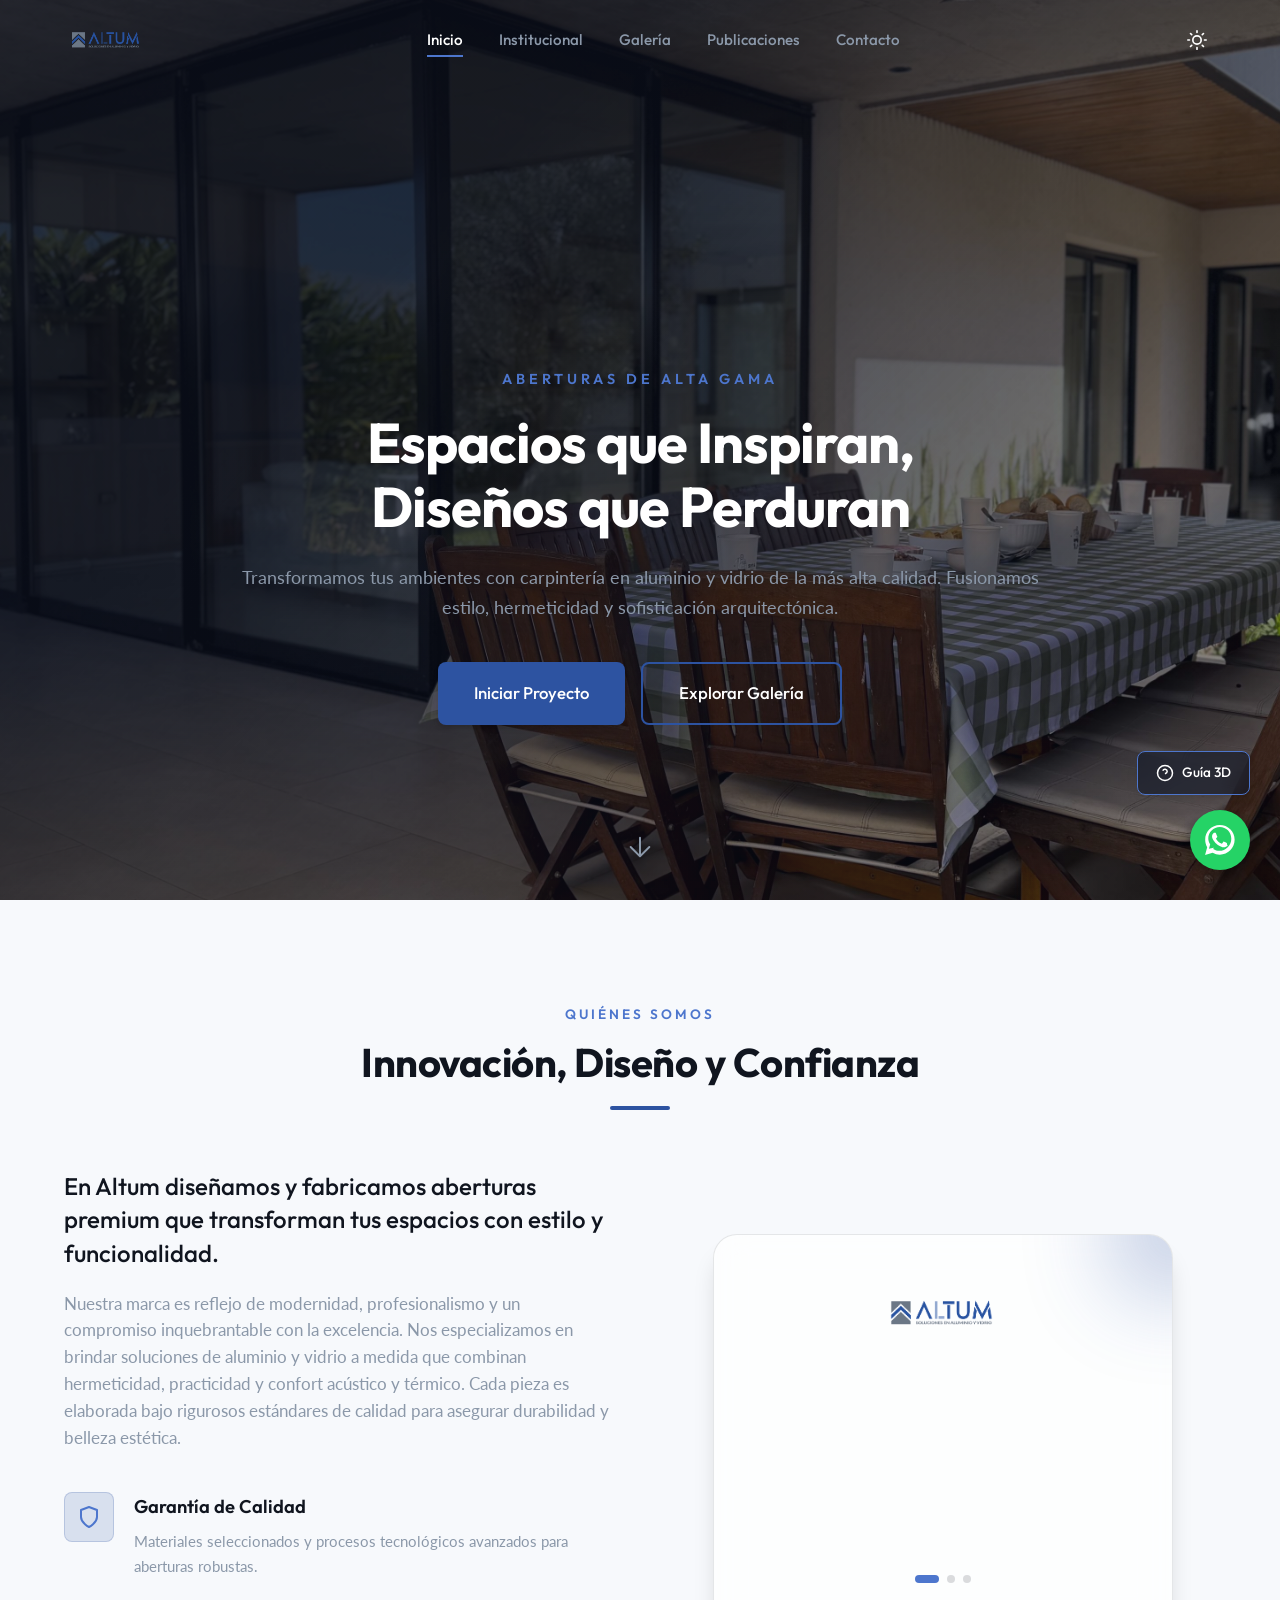
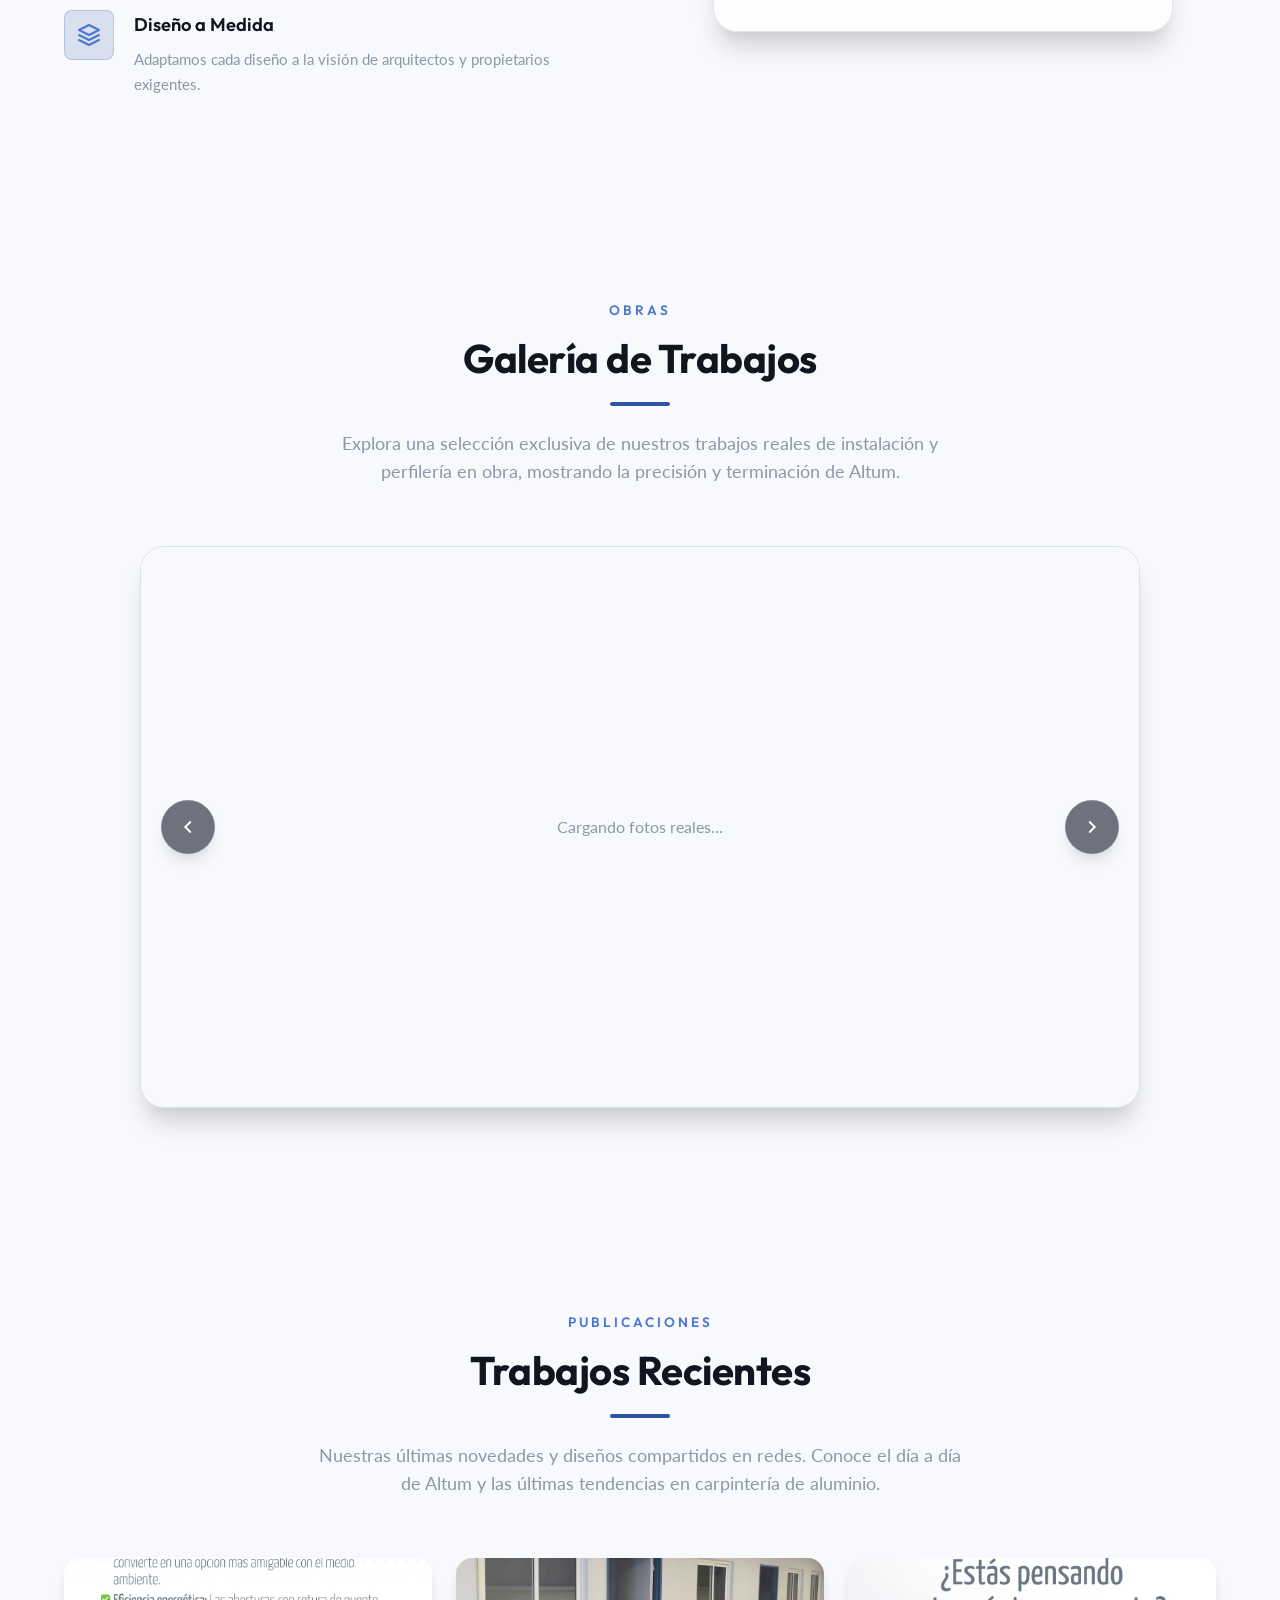
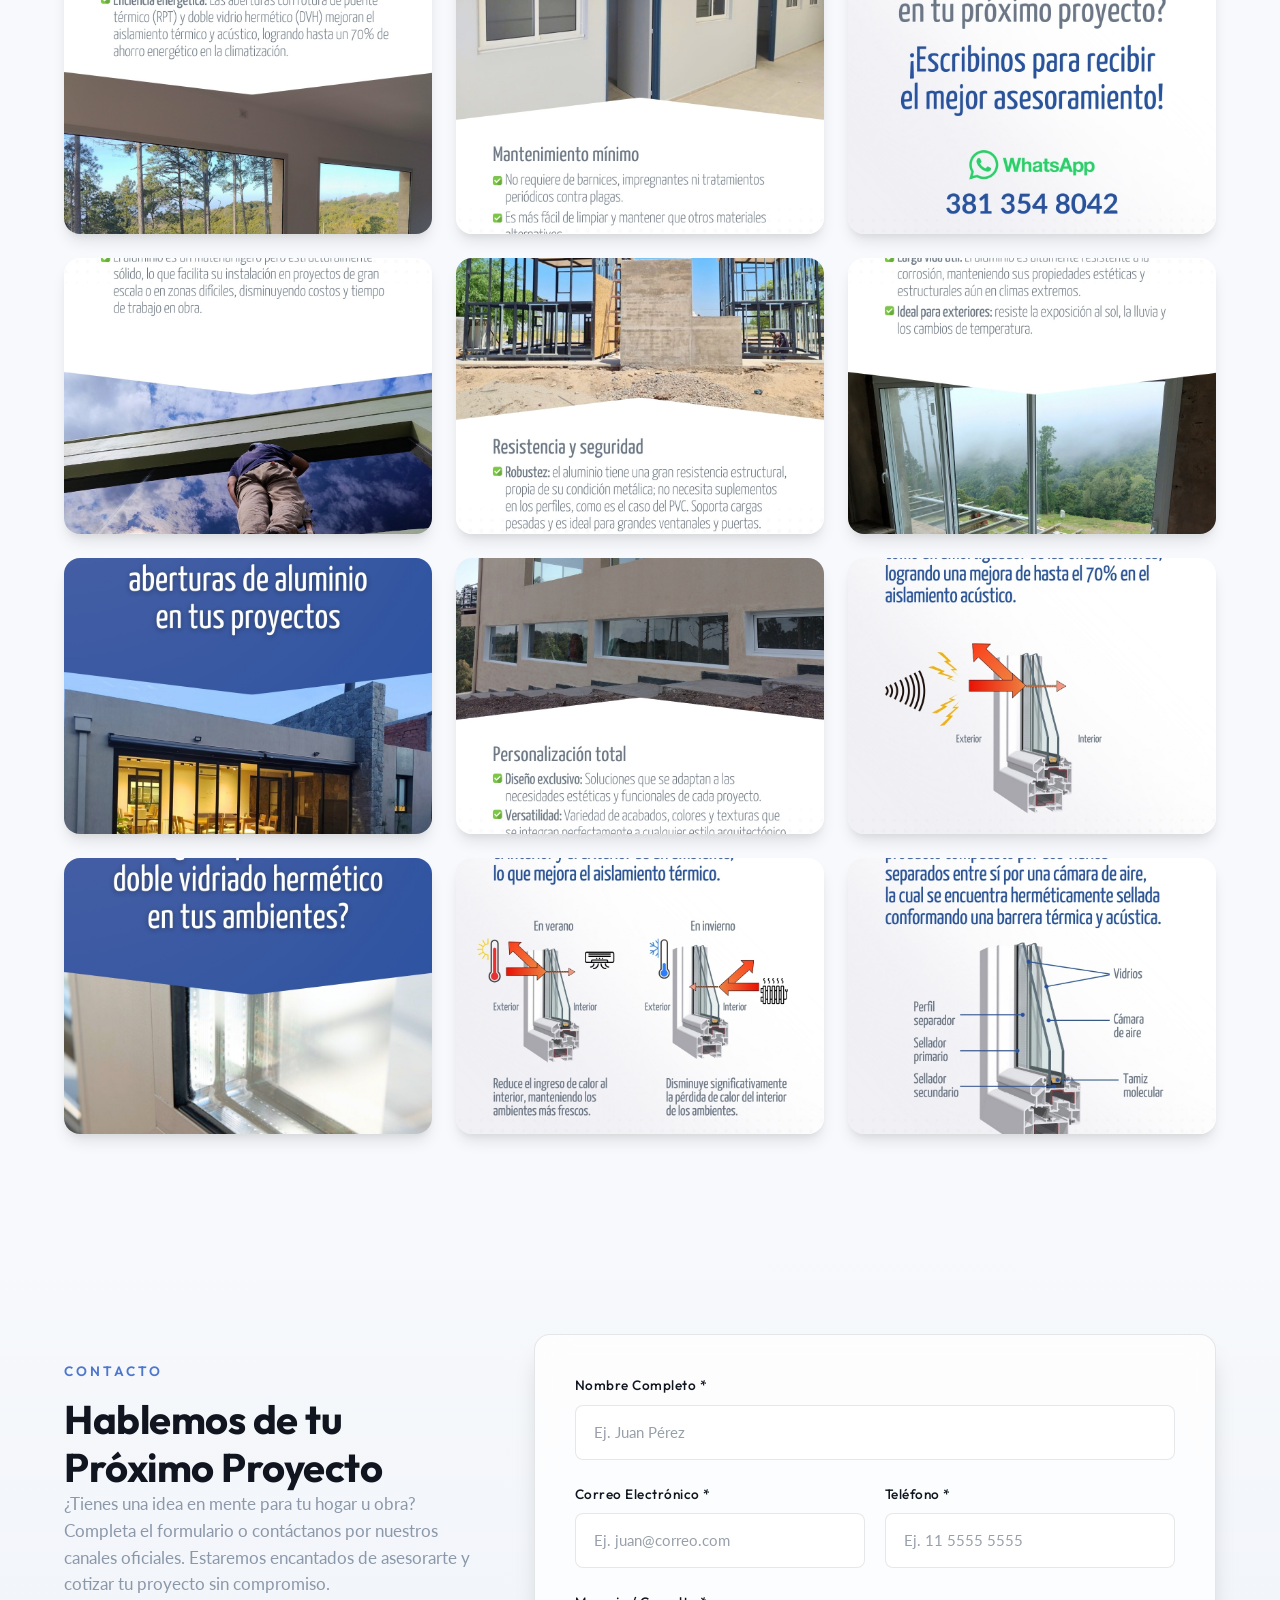
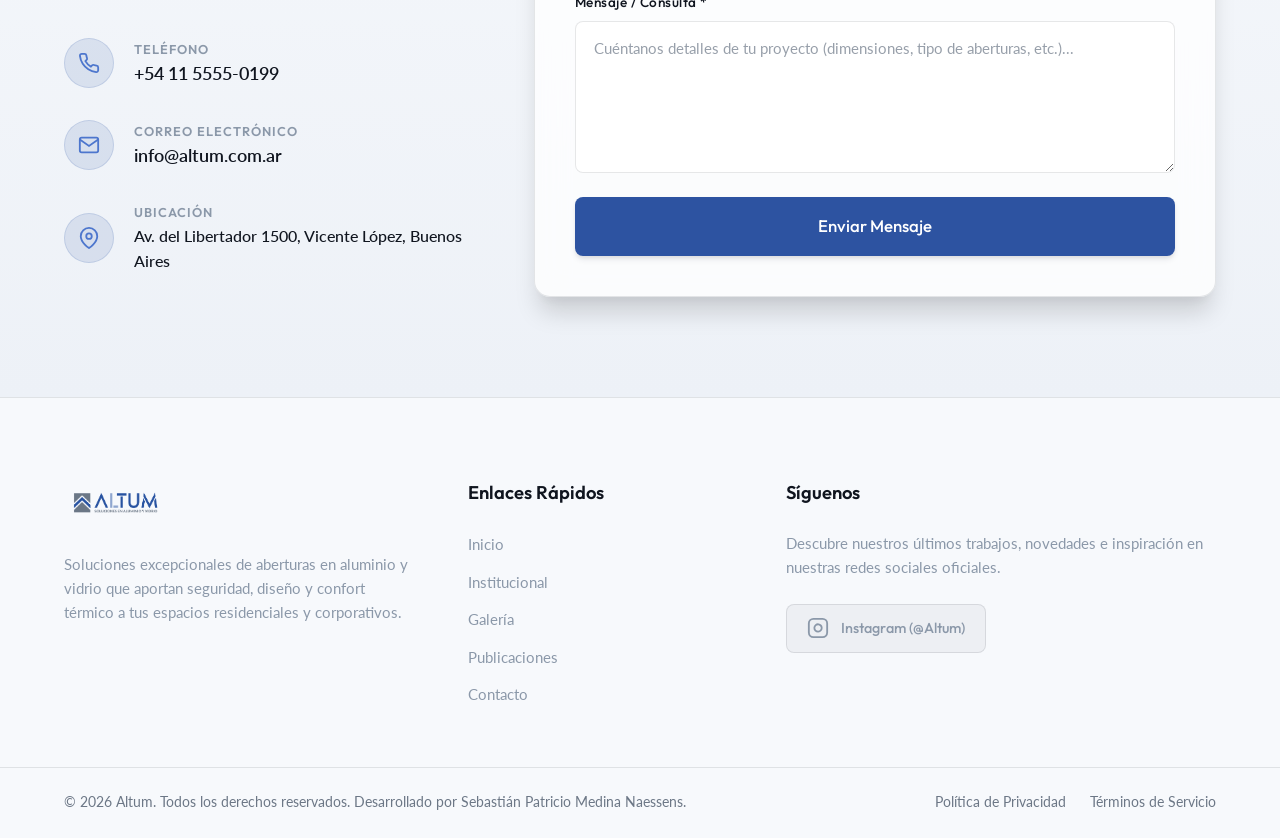
==== index.html @ 3caa2907 "Agregar modo claro/oscuro - Se reestructuran las variables de color en styles.css con tokens semanti" ====
<!DOCTYPE html>
<html lang="es">
<head>
    <!-- Google Analytics (gtag.js) -->
    <script async src="https://www.googletagmanager.com/gtag/js?id=G-ALTUM2026"></script>
    <script>
      window.dataLayer = window.dataLayer || [];
      function gtag(){dataLayer.push(arguments);}
      gtag('js', new Date());
      gtag('config', 'G-ALTUM2026');
    </script>

    <meta charset="UTF-8">
    <meta name="viewport" content="width=device-width, initial-scale=1.0">
    <meta name="description" content="Altum: aberturas de aluminio y vidrio de alta gama. Soluciones innovadoras que combinan diseño, estilo, funcionalidad, aislamiento térmico y máxima durabilidad.">
    <title>Altum | Aberturas de Aluminio y Vidrio de Alta Gama</title>

    <!-- Tema claro/oscuro: se aplica ANTES de pintar la pagina para evitar un
         parpadeo del tema incorrecto. Si el usuario ya eligio antes, se respeta
         esa eleccion (localStorage); si no, se sigue la preferencia del sistema. -->
    <script>
      (function () {
        try {
          var saved = localStorage.getItem('altum-theme');
          if (saved === 'light' || saved === 'dark') {
            document.documentElement.setAttribute('data-theme', saved);
          }
        } catch (e) {}
      })();
    </script>

    <!-- Google Fonts -->
    <link rel="preconnect" href="https://fonts.googleapis.com">
    <link rel="preconnect" href="https://fonts.gstatic.com" crossorigin>
    <link href="https://fonts.googleapis.com/css2?family=Lato:wght@300;400;700&family=Outfit:wght@300;400;500;600;700;800&display=swap" rel="stylesheet">
    
    <!-- CSS Stylesheet -->
    <link rel="stylesheet" href="css/styles.css?v=1.5">
    
    <!-- Favicon -->
    <link rel="icon" type="image/x-icon" href="img/logo-con-bajada.png">

    <!-- GSAP Animation Library -->
    <script src="https://cdnjs.cloudflare.com/ajax/libs/gsap/3.12.5/gsap.min.js"></script>
    <script src="https://cdnjs.cloudflare.com/ajax/libs/gsap/3.12.5/ScrollTrigger.min.js"></script>
</head>
<body>

    <!-- Header / Navbar -->
    <header class="header" id="header">
        <div class="container header-container">
            <a href="#inicio" class="logo" aria-label="Altum Inicio">
                <img src="img/logo-con-bajada.png" alt="Altum Logo" class="logo-img">
            </a>
            
            <nav class="nav" id="nav-menu">
                <ul class="nav-list">
                    <li class="nav-item"><a href="#inicio" class="nav-link active-link">Inicio</a></li>
                    <li class="nav-item"><a href="#institucional" class="nav-link">Institucional</a></li>
                    <li class="nav-item"><a href="#galeria" class="nav-link">Galería</a></li>
                    <li class="nav-item"><a href="#publicaciones" class="nav-link">Publicaciones</a></li>
                    <li class="nav-item"><a href="#contacto" class="nav-link">Contacto</a></li>
                </ul>
            </nav>

            <div class="header-actions">
                <button class="theme-toggle" id="theme-toggle" aria-label="Cambiar a modo claro">
                    <svg class="icon-moon" viewBox="0 0 24 24" fill="none" stroke="currentColor" stroke-width="2">
                        <path d="M21 12.79A9 9 0 1 1 11.21 3 7 7 0 0 0 21 12.79z" stroke-linecap="round" stroke-linejoin="round"/>
                    </svg>
                    <svg class="icon-sun" viewBox="0 0 24 24" fill="none" stroke="currentColor" stroke-width="2">
                        <circle cx="12" cy="12" r="5"/>
                        <path d="M12 1v2M12 21v2M4.22 4.22l1.42 1.42M18.36 18.36l1.42 1.42M1 12h2M21 12h2M4.22 19.78l1.42-1.42M18.36 5.64l1.42-1.42" stroke-linecap="round"/>
                    </svg>
                </button>
                <button class="nav-toggle" id="nav-toggle" aria-label="Abrir Menú">
                    <svg class="hamburger-icon" viewBox="0 0 24 24" fill="none" stroke="currentColor" stroke-width="2">
                        <line x1="4" y1="6" x2="20" y2="6" class="line-1"></line>
                        <line x1="4" y1="12" x2="20" y2="12" class="line-2"></line>
                        <line x1="4" y1="18" x2="20" y2="18" class="line-3"></line>
                    </svg>
                </button>
            </div>
        </div>
    </header>

    <!-- Main Content -->
    <main>
        
        <!-- Hero Section -->
        <section class="hero" id="inicio">
            <!-- 3D Interactive Background Image -->
            <div class="hero__bg-image-wrapper">
                <img src="img/hero-bg-1.jpg" alt="Fondo Real Altum" class="hero__bg-image" id="hero-bg-image">
            </div>
            
            <!-- WebGL 3D Canvas -->
            <div class="hero__media">
                <canvas class="hero-webgl"></canvas>
            </div>
            
            <div class="hero-bg-overlay"></div>
            
            <div class="container hero-container">
                <div class="hero-content">
                    <span class="hero-tagline">Aberturas de Alta Gama</span>
                    <h1 class="hero-title">Espacios que Inspiran,<br>Diseños que Perduran</h1>
                    <p class="hero-description">Transformamos tus ambientes con carpintería en aluminio y vidrio de la más alta calidad. Fusionamos estilo, hermeticidad y sofisticación arquitectónica.</p>
                    <div class="hero-actions-group">
                        <a href="#contacto" class="btn btn-primary btn-lg">Iniciar Proyecto</a>
                        <a href="#galeria" class="btn btn-outline btn-lg">Explorar Galería</a>
                    </div>
                </div>
            </div>

            <!-- Access to interaction instructions -->
            <button class="hero-help-btn" id="hero-help-btn" aria-label="Ver guía de controles 3D e interacción">
                <svg class="help-icon" viewBox="0 0 24 24" fill="none" stroke="currentColor" stroke-width="2">
                    <circle cx="12" cy="12" r="10"></circle>
                    <path d="M9.09 9a3 3 0 0 1 5.83 1c0 2-3 3-3 3"></path>
                    <line x1="12" y1="17" x2="12.01" y2="17"></line>
                </svg>
                <span>Guía 3D</span>
            </button>
            
            <div class="hero-scroll-down">
                <a href="#institucional" aria-label="Ir a sección institucional">
                    <svg viewBox="0 0 24 24" fill="none" stroke="currentColor" stroke-width="1.5">
                        <path d="M12 5v14M19 12l-7 7-7-7" stroke-linecap="round" stroke-linejoin="round"/>
                    </svg>
                </a>
            </div>
        </section>

        <!-- Institutional Section -->
        <section class="section institutional" id="institucional">
            <div class="container">
                <div class="section-header text-center">
                    <span class="section-subtitle">Quiénes Somos</span>
                    <h2 class="section-title">Innovación, Diseño y Confianza</h2>
                    <div class="section-title-line"></div>
                </div>

                <div class="about-grid">
                    <div class="about-content">
                        <h3 class="about-lead">En Altum diseñamos y fabricamos aberturas premium que transforman tus espacios con estilo y funcionalidad.</h3>
                        <p class="about-text">Nuestra marca es reflejo de modernidad, profesionalismo y un compromiso inquebrantable con la excelencia. Nos especializamos en brindar soluciones de aluminio y vidrio a medida que combinan hermeticidad, practicidad y confort acústico y térmico. Cada pieza es elaborada bajo rigurosos estándares de calidad para asegurar durabilidad y belleza estética.</p>
                        
                        <div class="about-features">
                            <div class="feature-item">
                                <div class="feature-icon-wrapper">
                                    <svg viewBox="0 0 24 24" fill="none" stroke="currentColor" stroke-width="2">
                                        <path d="M12 22s8-4 8-10V5l-8-3-8 3v7c0 6 8 10 8 10z" stroke-linecap="round" stroke-linejoin="round"/>
                                    </svg>
                                </div>
                                <div class="feature-info">
                                    <h4 class="feature-title">Garantía de Calidad</h4>
                                    <p class="feature-desc">Materiales seleccionados y procesos tecnológicos avanzados para aberturas robustas.</p>
                                </div>
                            </div>
                            
                            <div class="feature-item">
                                <div class="feature-icon-wrapper">
                                    <svg viewBox="0 0 24 24" fill="none" stroke="currentColor" stroke-width="2">
                                        <path d="M12 2L2 7l10 5 10-5-10-5zM2 17l10 5 10-5M2 12l10 5 10-5" stroke-linecap="round" stroke-linejoin="round"/>
                                    </svg>
                                </div>
                                <div class="feature-info">
                                    <h4 class="feature-title">Diseño a Medida</h4>
                                    <p class="feature-desc">Adaptamos cada diseño a la visión de arquitectos y propietarios exigentes.</p>
                                </div>
                            </div>
                        </div>
                    </div>
                    
                    <div class="about-visual">
                        <div class="glass-card about-card">
                            <img src="img/logo-con-bajada.png" alt="Altum Identidad" class="about-card-logo">
                            <div class="values-slider">
                                <div class="value-slide">
                                    <h4 class="value-title">Nuestra Misión</h4>
                                    <p class="value-desc">Proporcionar aberturas de aluminio y vidrio excepcionales que eleven el confort, la seguridad y el diseño arquitectónico de cada hogar y edificio.</p>
                                </div>
                                <div class="value-slide">
                                    <h4 class="value-title">Nuestra Visión</h4>
                                    <p class="value-desc">Ser la marca líder y referente en carpintería de alta gama, reconocida por la innovación técnica, atención personalizada y acabados impecables.</p>
                                </div>
                                <div class="value-slide">
                                    <h4 class="value-title">Nuestros Valores</h4>
                                    <p class="value-desc">Integridad, precisión técnica, compromiso con la satisfacción del cliente y pasión por los detalles estéticos y constructivos.</p>
                                </div>
                            </div>
                            <!-- Indicators for Values Slider -->
                            <div class="slider-dots">
                                <button class="dot active" aria-label="Slide 1"></button>
                                <button class="dot" aria-label="Slide 2"></button>
                                <button class="dot" aria-label="Slide 3"></button>
                            </div>
                        </div>
                    </div>
                </div>
            </div>
        </section>

        <!-- New Gallery Section (Photos Slider) -->
        <section class="section new-gallery-section" id="galeria">
            <div class="container">
                <div class="section-header text-center">
                    <span class="section-subtitle">Obras</span>
                    <h2 class="section-title">Galería de Trabajos</h2>
                    <div class="section-title-line"></div>
                    <p class="section-description">Explora una selección exclusiva de nuestros trabajos reales de instalación y perfilería en obra, mostrando la precisión y terminación de Altum.</p>
                </div>

                <div class="slider-wrapper">
                    <!-- Navigation Buttons -->
                    <button class="slider-btn prev-btn" id="slider-prev" aria-label="Imagen anterior">
                        <svg viewBox="0 0 24 24" fill="none" stroke="currentColor" stroke-width="2">
                            <polyline points="15,18 9,12 15,6"/>
                        </svg>
                    </button>
                    <button class="slider-btn next-btn" id="slider-next" aria-label="Imagen siguiente">
                        <svg viewBox="0 0 24 24" fill="none" stroke="currentColor" stroke-width="2">
                            <polyline points="9,18 15,12 9,6"/>
                        </svg>
                    </button>
                    
                    <!-- Slider Track -->
                    <div class="slider-track" id="slider-track">
                        <div class="slider-loading" style="text-align: center; color: var(--color-secondary-light); padding: 40px; font-family: var(--font-body); display: flex; align-items: center; justify-content: center; height: 100%;">Cargando fotos reales...</div>
                    </div>

                    <!-- Slider Dots -->
                    <div class="slider-nav-dots" id="slider-dots">
                        <!-- Creados dinámicamente -->
                    </div>
                </div>
            </div>
        </section>

        <!-- Publications Section (Formerly Gallery) -->
        <section class="section gallery-section" id="publicaciones">
            <div class="container">
                <div class="section-header text-center">
                    <span class="section-subtitle">Publicaciones</span>
                    <h2 class="section-title">Trabajos Recientes</h2>
                    <div class="section-title-line"></div>
                    <p class="section-description">Nuestras últimas novedades y diseños compartidos en redes. Conoce el día a día de Altum y las últimas tendencias en carpintería de aluminio.</p>
                </div>

                <!-- NOTA para Bruno: estas 12 fotos vienen de piezas armadas para redes sociales y tienen texto/diseño
                     propio "quemado" en la imagen, que no coincide con el título que le agrega esta sección al pasar
                     el mouse. Las dejamos así para que decidas: ¿las usamos igual, o las cambiamos por fotos limpias
                     de trabajos terminados? -->
                <div class="gallery-grid" id="gallery-grid">
                    <!-- Image Card 1 -->
                    <div class="gallery-item" data-category="aberturas" data-index="0">
                        <div class="gallery-img-wrapper">
                            <img src="img/project-1.jpg" alt="Abertura de Aluminio Premium - Altum" loading="lazy">
                            <div class="gallery-overlay">
                                <div class="gallery-info">
                                    <span class="gallery-tag">Aberturas</span>
                                    <h3 class="gallery-item-title">Ventanal Corredizo de Alta Prestación</h3>
                                </div>
                                <div class="gallery-icon">
                                    <svg viewBox="0 0 24 24" fill="none" stroke="currentColor" stroke-width="2">
                                        <path d="M15 3h6v6M9 21H3v-6M21 3l-7 7M3 21l7-7" stroke-linecap="round" stroke-linejoin="round"/>
                                    </svg>
                                </div>
                            </div>
                        </div>
                    </div>

                    <!-- Image Card 2 -->
                    <div class="gallery-item" data-category="aberturas" data-index="1">
                        <div class="gallery-img-wrapper">
                            <img src="img/project-2.jpg" alt="Puertas Ventanas de Aluminio - Altum" loading="lazy">
                            <div class="gallery-overlay">
                                <div class="gallery-info">
                                    <span class="gallery-tag">Puertas</span>
                                    <h3 class="gallery-item-title">Puerta Balcón de Vidrio Templado</h3>
                                </div>
                                <div class="gallery-icon">
                                    <svg viewBox="0 0 24 24" fill="none" stroke="currentColor" stroke-width="2">
                                        <path d="M15 3h6v6M9 21H3v-6M21 3l-7 7M3 21l7-7" stroke-linecap="round" stroke-linejoin="round"/>
                                    </svg>
                                </div>
                            </div>
                        </div>
                    </div>

                    <!-- Image Card 3 -->
                    <div class="gallery-item" data-category="mamparas" data-index="2">
                        <div class="gallery-img-wrapper">
                            <img src="img/project-3.jpg" alt="Cerramiento de Aluminio Moderno - Altum" loading="lazy">
                            <div class="gallery-overlay">
                                <div class="gallery-info">
                                    <span class="gallery-tag">Cerramientos</span>
                                    <h3 class="gallery-item-title">Estructura Modular Integrada</h3>
                                </div>
                                <div class="gallery-icon">
                                    <svg viewBox="0 0 24 24" fill="none" stroke="currentColor" stroke-width="2">
                                        <path d="M15 3h6v6M9 21H3v-6M21 3l-7 7M3 21l7-7" stroke-linecap="round" stroke-linejoin="round"/>
                                    </svg>
                                </div>
                            </div>
                        </div>
                    </div>

                    <!-- Image Card 4 -->
                    <div class="gallery-item" data-category="vidrio" data-index="3">
                        <div class="gallery-img-wrapper">
                            <img src="img/project-4.jpg" alt="Fachada de Vidrio y Aluminio - Altum" loading="lazy">
                            <div class="gallery-overlay">
                                <div class="gallery-info">
                                    <span class="gallery-tag">Fachadas</span>
                                    <h3 class="gallery-item-title">Frente Vidriado de Oficina</h3>
                                </div>
                                <div class="gallery-icon">
                                    <svg viewBox="0 0 24 24" fill="none" stroke="currentColor" stroke-width="2">
                                        <path d="M15 3h6v6M9 21H3v-6M21 3l-7 7M3 21l7-7" stroke-linecap="round" stroke-linejoin="round"/>
                                    </svg>
                                </div>
                            </div>
                        </div>
                    </div>

                    <!-- Image Card 5 -->
                    <div class="gallery-item" data-category="mamparas" data-index="4">
                        <div class="gallery-img-wrapper">
                            <img src="img/project-5.jpg" alt="Mampara de Baño Moderna - Altum" loading="lazy">
                            <div class="gallery-overlay">
                                <div class="gallery-info">
                                    <span class="gallery-tag">Mamparas</span>
                                    <h3 class="gallery-item-title">Mampara de Baño Minimalista</h3>
                                </div>
                                <div class="gallery-icon">
                                    <svg viewBox="0 0 24 24" fill="none" stroke="currentColor" stroke-width="2">
                                        <path d="M15 3h6v6M9 21H3v-6M21 3l-7 7M3 21l7-7" stroke-linecap="round" stroke-linejoin="round"/>
                                    </svg>
                                </div>
                            </div>
                        </div>
                    </div>

                    <!-- Image Card 6 -->
                    <div class="gallery-item" data-category="aberturas" data-index="5">
                        <div class="gallery-img-wrapper">
                            <img src="img/project-6.jpg" alt="Ventana Oscilobatiente de Aluminio - Altum" loading="lazy">
                            <div class="gallery-overlay">
                                <div class="gallery-info">
                                    <span class="gallery-tag">Aberturas</span>
                                    <h3 class="gallery-item-title">Ventana Oscilobatiente Hermética</h3>
                                </div>
                                <div class="gallery-icon">
                                    <svg viewBox="0 0 24 24" fill="none" stroke="currentColor" stroke-width="2">
                                        <path d="M15 3h6v6M9 21H3v-6M21 3l-7 7M3 21l7-7" stroke-linecap="round" stroke-linejoin="round"/>
                                    </svg>
                                </div>
                            </div>
                        </div>
                    </div>

                    <!-- Image Card 7 -->
                    <div class="gallery-item" data-category="vidrio" data-index="6">
                        <div class="gallery-img-wrapper">
                            <img src="img/project-7.jpg" alt="Baranda de Vidrio y Aluminio - Altum" loading="lazy">
                            <div class="gallery-overlay">
                                <div class="gallery-info">
                                    <span class="gallery-tag">Cerramientos</span>
                                    <h3 class="gallery-item-title">Baranda en Cristal Templado</h3>
                                </div>
                                <div class="gallery-icon">
                                    <svg viewBox="0 0 24 24" fill="none" stroke="currentColor" stroke-width="2">
                                        <path d="M15 3h6v6M9 21H3v-6M21 3l-7 7M3 21l7-7" stroke-linecap="round" stroke-linejoin="round"/>
                                    </svg>
                                </div>
                            </div>
                        </div>
                    </div>

                    <!-- Image Card 8 -->
                    <div class="gallery-item" data-category="aberturas" data-index="7">
                        <div class="gallery-img-wrapper">
                            <img src="img/project-8.jpg" alt="Cerramiento de Galería Aluminio - Altum" loading="lazy">
                            <div class="gallery-overlay">
                                <div class="gallery-info">
                                    <span class="gallery-tag">Cerramientos</span>
                                    <h3 class="gallery-item-title">Cerramiento de Galería y Quincho</h3>
                                </div>
                                <div class="gallery-icon">
                                    <svg viewBox="0 0 24 24" fill="none" stroke="currentColor" stroke-width="2">
                                        <path d="M15 3h6v6M9 21H3v-6M21 3l-7 7M3 21l7-7" stroke-linecap="round" stroke-linejoin="round"/>
                                    </svg>
                                </div>
                            </div>
                        </div>
                    </div>

                    <!-- Image Card 9 -->
                    <div class="gallery-item" data-category="aberturas" data-index="8">
                        <div class="gallery-img-wrapper">
                            <img src="img/project-9.jpg" alt="Puertas Ventanas de Aluminio Premium - Altum" loading="lazy">
                            <div class="gallery-overlay">
                                <div class="gallery-info">
                                    <span class="gallery-tag">Aberturas</span>
                                    <h3 class="gallery-item-title">Puerta Corrediza con Doble Vidriado (DVH)</h3>
                                </div>
                                <div class="gallery-icon">
                                    <svg viewBox="0 0 24 24" fill="none" stroke="currentColor" stroke-width="2">
                                        <path d="M15 3h6v6M9 21H3v-6M21 3l-7 7M3 21l7-7" stroke-linecap="round" stroke-linejoin="round"/>
                                    </svg>
                                </div>
                            </div>
                        </div>
                    </div>

                    <!-- Image Card 10 -->
                    <div class="gallery-item" data-category="vidrio" data-index="9">
                        <div class="gallery-img-wrapper">
                            <img src="img/project-10.jpg" alt="Doble Vidriado Aberturas - Altum" loading="lazy">
                            <div class="gallery-overlay">
                                <div class="gallery-info">
                                    <span class="gallery-tag">Detalles</span>
                                    <h3 class="gallery-item-title">Perfilería de Aluminio Anodizado</h3>
                                </div>
                                <div class="gallery-icon">
                                    <svg viewBox="0 0 24 24" fill="none" stroke="currentColor" stroke-width="2">
                                        <path d="M15 3h6v6M9 21H3v-6M21 3l-7 7M3 21l7-7" stroke-linecap="round" stroke-linejoin="round"/>
                                    </svg>
                                </div>
                            </div>
                        </div>
                    </div>

                    <!-- Image Card 11 -->
                    <div class="gallery-item" data-category="mamparas" data-index="10">
                        <div class="gallery-img-wrapper">
                            <img src="img/project-11.jpg" alt="Mamparas Vidrio Templado - Altum" loading="lazy">
                            <div class="gallery-overlay">
                                <div class="gallery-info">
                                    <span class="gallery-tag">Mamparas</span>
                                    <h3 class="gallery-item-title">Mampara Corrediza Angular</h3>
                                </div>
                                <div class="gallery-icon">
                                    <svg viewBox="0 0 24 24" fill="none" stroke="currentColor" stroke-width="2">
                                        <path d="M15 3h6v6M9 21H3v-6M21 3l-7 7M3 21l7-7" stroke-linecap="round" stroke-linejoin="round"/>
                                    </svg>
                                </div>
                            </div>
                        </div>
                    </div>

                    <!-- Image Card 12 -->
                    <div class="gallery-item" data-category="vidrio" data-index="11">
                        <div class="gallery-img-wrapper">
                            <img src="img/project-12.jpg" alt="Estructura Acristalada - Altum" loading="lazy">
                            <div class="gallery-overlay">
                                <div class="gallery-info">
                                    <span class="gallery-tag">Proyectos</span>
                                    <h3 class="gallery-item-title">Cerramiento Térmico Panorámico</h3>
                                </div>
                                <div class="gallery-icon">
                                    <svg viewBox="0 0 24 24" fill="none" stroke="currentColor" stroke-width="2">
                                        <path d="M15 3h6v6M9 21H3v-6M21 3l-7 7M3 21l7-7" stroke-linecap="round" stroke-linejoin="round"/>
                                    </svg>
                                </div>
                            </div>
                        </div>
                    </div>
                </div>
            </div>
        </section>

        <!-- Contact Section -->
        <section class="section contact" id="contacto">
            <div class="container">
                <div class="contact-grid">
                    <div class="contact-info-panel">
                        <span class="section-subtitle">Contacto</span>
                        <h2 class="section-title text-left">Hablemos de tu Próximo Proyecto</h2>
                        <p class="contact-lead">¿Tienes una idea en mente para tu hogar u obra? Completa el formulario o contáctanos por nuestros canales oficiales. Estaremos encantados de asesorarte y cotizar tu proyecto sin compromiso.</p>
                        
                        <ul class="contact-details-list">
                            <li>
                                <div class="contact-icon">
                                    <svg viewBox="0 0 24 24" fill="none" stroke="currentColor" stroke-width="2">
                                        <path d="M22 16.92v3a2 2 0 0 1-2.18 2 19.79 19.79 0 0 1-8.63-3.07 19.5 19.5 0 0 1-6-6 19.79 19.79 0 0 1-3.07-8.67A2 2 0 0 1 4.11 2h3a2 2 0 0 1 2 1.72 12.84 12.84 0 0 0 .7 2.81 2 2 0 0 1-.45 2.11L8.09 9.91a16 16 0 0 0 6 6l1.27-1.27a2 2 0 0 1 2.11-.45 12.84 12.84 0 0 0 2.81.7A2 2 0 0 1 22 16.92z"/>
                                    </svg>
                                </div>
                                <div class="contact-detail-text">
                                    <span>Teléfono</span>
                                    <a href="tel:+541155550199">+54 11 5555-0199</a>
                                </div>
                            </li>
                            
                            <li>
                                <div class="contact-icon">
                                    <svg viewBox="0 0 24 24" fill="none" stroke="currentColor" stroke-width="2">
                                        <path d="M4 4h16c1.1 0 2 .9 2 2v12c0 1.1-.9 2-2 2H4c-1.1 0-2-.9-2-2V6c0-1.1.9-2 2-2z"/>
                                        <polyline points="22,6 12,13 2,6"/>
                                    </svg>
                                </div>
                                <div class="contact-detail-text">
                                    <span>Correo Electrónico</span>
                                    <a href="mailto:info@altum.com.ar">info@altum.com.ar</a>
                                </div>
                            </li>
                            
                            <li>
                                <div class="contact-icon">
                                    <svg viewBox="0 0 24 24" fill="none" stroke="currentColor" stroke-width="2">
                                        <path d="M21 10c0 7-9 13-9 13s-9-6-9-13a9 9 0 0 1 18 0z"/>
                                        <circle cx="12" cy="10" r="3"/>
                                    </svg>
                                </div>
                                <div class="contact-detail-text">
                                    <span>Ubicación</span>
                                    <p>Av. del Libertador 1500, Vicente López, Buenos Aires</p>
                                </div>
                            </li>
                        </ul>
                    </div>

                    <div class="contact-form-panel">
                        <div class="glass-card contact-card">
                            <form id="contact-form" class="contact-form" novalidate>
                                <div class="form-row">
                                    <div class="form-group">
                                        <label for="name">Nombre Completo *</label>
                                        <input type="text" id="name" name="name" class="form-control" placeholder="Ej. Juan Pérez" required>
                                        <span class="error-msg" id="name-error">El nombre es requerido</span>
                                    </div>
                                </div>
                                
                                <div class="form-row split">
                                    <div class="form-group">
                                        <label for="email">Correo Electrónico *</label>
                                        <input type="email" id="email" name="email" class="form-control" placeholder="Ej. juan@correo.com" required>
                                        <span class="error-msg" id="email-error">Ingresa un correo válido</span>
                                    </div>
                                    <div class="form-group">
                                        <label for="phone">Teléfono *</label>
                                        <input type="tel" id="phone" name="phone" class="form-control" placeholder="Ej. 11 5555 5555" required>
                                        <span class="error-msg" id="phone-error">El teléfono es requerido</span>
                                    </div>
                                </div>

                                <div class="form-row">
                                    <div class="form-group">
                                        <label for="message">Mensaje / Consulta *</label>
                                        <textarea id="message" name="message" class="form-control" rows="5" placeholder="Cuéntanos detalles de tu proyecto (dimensiones, tipo de aberturas, etc.)..." required></textarea>
                                        <span class="error-msg" id="message-error">Escribe tu consulta</span>
                                    </div>
                                </div>

                                <div class="form-row">
                                    <button type="submit" class="btn btn-primary btn-block btn-lg" id="submit-btn">
                                        <span class="btn-text">Enviar Mensaje</span>
                                        <span class="btn-loader"></span>
                                    </button>
                                </div>
                            </form>
                        </div>
                    </div>
                </div>
            </div>
        </section>
        
    </main>

    <!-- Footer -->
    <footer class="footer">
        <div class="container footer-container">
            <div class="footer-brand">
                <a href="#inicio" class="footer-logo">
                    <img src="img/logo-con-bajada.png" alt="Altum Logo Completo">
                </a>
                <p class="footer-desc">Soluciones excepcionales de aberturas en aluminio y vidrio que aportan seguridad, diseño y confort térmico a tus espacios residenciales y corporativos.</p>
            </div>
            
            <div class="footer-links">
                <h4 class="footer-title">Enlaces Rápidos</h4>
                <ul class="footer-links-list">
                    <li><a href="#inicio">Inicio</a></li>
                    <li><a href="#institucional">Institucional</a></li>
                    <li><a href="#galeria">Galería</a></li>
                    <li><a href="#publicaciones">Publicaciones</a></li>
                    <li><a href="#contacto">Contacto</a></li>
                </ul>
            </div>
            
            <div class="footer-social">
                <h4 class="footer-title">Síguenos</h4>
                <p class="footer-social-desc">Descubre nuestros últimos trabajos, novedades e inspiración en nuestras redes sociales oficiales.</p>
                <div class="social-icons">
                    <a href="https://instagram.com/" target="_blank" rel="noopener noreferrer" class="social-icon" aria-label="Instagram de Altum">
                        <svg viewBox="0 0 24 24" fill="none" stroke="currentColor" stroke-width="2">
                            <rect x="2" y="2" width="20" height="20" rx="5" ry="5"/>
                            <path d="M16 11.37A4 4 0 1 1 12.63 8 4 4 0 0 1 16 11.37z"/>
                            <line x1="17.5" y1="6.5" x2="17.51" y2="6.5"/>
                        </svg>
                        <span>Instagram (@Altum)</span>
                    </a>
                </div>
            </div>
        </div>
        
        <div class="footer-bottom">
            <div class="container footer-bottom-container">
                <p class="copyright">&copy; 2026 Altum. Todos los derechos reservados. Desarrollado por Sebastián Patricio Medina Naessens.</p>
                <div class="legal-links">
                    <a href="#">Política de Privacidad</a>
                    <a href="#">Términos de Servicio</a>
                </div>
            </div>
        </div>
    </footer>

    <!-- Native Lightbox Modal -->
    <div class="lightbox" id="lightbox" role="dialog" aria-modal="true" aria-label="Visualizador de imágenes">
        <button class="lightbox-close" id="lightbox-close" aria-label="Cerrar">&times;</button>
        <button class="lightbox-arrow lightbox-prev" id="lightbox-prev" aria-label="Imagen anterior">
            <svg viewBox="0 0 24 24" fill="none" stroke="currentColor" stroke-width="2">
                <polyline points="15,18 9,12 15,6"/>
            </svg>
        </button>
        <button class="lightbox-arrow lightbox-next" id="lightbox-next" aria-label="Imagen siguiente">
            <svg viewBox="0 0 24 24" fill="none" stroke="currentColor" stroke-width="2">
                <polyline points="9,18 15,12 9,6"/>
            </svg>
        </button>
        <div class="lightbox-content">
            <img src="" alt="" class="lightbox-img" id="lightbox-img">
            <div class="lightbox-caption" id="lightbox-caption"></div>
        </div>
    </div>

    <!-- Help/Interaction Guide Modal -->
    <div class="help-modal" id="help-modal" role="dialog" aria-modal="true" aria-label="Guía de interacción tridimensional">
        <div class="help-modal-content glass-card">
            <button class="help-modal-close" id="help-modal-close" aria-label="Cerrar guía">&times;</button>
            <h3 class="help-modal-title">Guía de Interacción 3D</h3>
            <div class="help-modal-divider"></div>
            
            <div class="help-modal-grid">
                <div class="help-group">
                    <h4>1. Color de Aberturas</h4>
                    <p class="help-intro">Elegí uno de los círculos de color debajo del título para previsualizar cómo se ven las siluetas de aberturas en distintos acabados de aluminio: azul, blanco, negro, gris anodizado o símil madera.</p>
                </div>

                <div class="help-group">
                    <h4>2. Perspectiva 3D del Fondo</h4>
                    <p class="help-intro">El fondo fotográfico se inclina de manera automática con el movimiento de tu mouse. También puedes inclinarlo manualmente con las teclas:</p>
                    <ul class="help-keys-list">
                        <li><kbd>Mouse</kbd> <span>Mueve el cursor libremente en la pantalla</span></li>
                        <li><kbd>A</kbd> o <kbd>←</kbd> <span>Inclinar a la izquierda</span></li>
                        <li><kbd>D</kbd> o <kbd>→</kbd> <span>Inclinar a la derecha</span></li>
                        <li><kbd>W</kbd> o <kbd>↑</kbd> <span>Inclinar hacia arriba</span></li>
                        <li><kbd>S</kbd> o <kbd>↓</kbd> <span>Inclinar hacia abajo</span></li>
                    </ul>
                    <p class="help-note">Nota: Este efecto de profundidad es automático y también se puede manejar por teclado.</p>
                </div>
            </div>
        </div>
    </div>

    <!-- Toast Notifications Container -->
    <div class="toast-container" id="toast-container"></div>

    <!-- Floating WhatsApp Button -->
    <a href="https://wa.me/5491155550199?text=Hola,%20quisiera%20recibir%20informaci%C3%B3n%20sobre%20las%20aberturas%20Altum." class="whatsapp-float" target="_blank" rel="noopener noreferrer" aria-label="Contacto por WhatsApp">
        <svg viewBox="0 0 24 24" width="30" height="30" fill="currentColor">
            <path d="M.057 24l1.687-6.163c-1.041-1.804-1.588-3.849-1.587-5.946C.003 5.324 5.328 0 11.859 0c3.166.001 6.141 1.233 8.375 3.469 2.235 2.235 3.465 5.21 3.465 8.378 0 6.537-5.325 11.86-11.859 11.86-.001 0-.001 0 0 0-2.006-.001-3.98-.521-5.733-1.512L0 24zm6.49-4.888c1.648.978 3.254 1.486 4.795 1.488 5.34 0 9.697-4.356 9.699-9.698C21.043 5.56 16.942 1.5 11.861 1.5c-5.08 0-9.215 4.135-9.217 9.216.002 1.637.525 3.235 1.511 4.747l-.989 3.612 3.701-.971c.068.04.137.08.205.12zM17.478 14.39c-.312-.156-1.848-.912-2.131-1.015-.282-.103-.489-.156-.693.156-.205.312-.79.99-.97 1.196-.18.205-.36.23-.672.074-1.86-.93-2.934-1.63-4.082-3.602-.302-.518.302-.481.865-1.6.094-.188.047-.353-.024-.509-.071-.156-.693-1.67-.95-2.285-.25-.601-.505-.519-.693-.529l-.592-.01c-.205 0-.539.077-.821.385-.282.308-1.078 1.054-1.078 2.57s1.104 2.982 1.258 3.188c.154.205 2.167 3.31 5.25 4.643.734.317 1.307.507 1.753.648.739.235 1.412.202 1.944.123.593-.088 1.848-.756 2.11-.926.262-.17.262-.315.184-.471l-.314-.156z"/>
        </svg>
    </a>

    <!-- JavaScript logic -->
    <script src="js/script.js?v=1.4"></script>
    <!-- Three.js 3D Background Script -->
    <script type="module" src="js/hero3d.js?v=1.4"></script>
</body>
</html>
---- css/styles.css ----
/* ==========================================
   DESIGN SYSTEM & VARIABLES
   ========================================== */
:root {
    /* Brand Colors (from Manual de Marca) -- iguales en ambos temas */
    --color-primary: #2D53A1;         /* Azul Corporativo */
    --color-primary-light: #4D76CD;
    --color-primary-dark: #1E376C;
    --color-secondary: #6C7786;       /* Gris Corporativo */
    --color-secondary-light: #8B98A9;
    --color-secondary-dark: #4F5865;
    --color-accent: #3B82F6;          /* Bright Blue Accent */

    /* Compat: alias historicos usados en el resto del archivo */
    --color-dark: var(--color-bg);
    --color-dark-surface: var(--color-surface);
    --color-dark-nav: var(--color-nav-bg);
    --color-light: var(--color-text);

    /* ---------- Tema OSCURO (default del sitio) ---------- */
    --color-bg: #0A0E1A;              /* Fondo general */
    --color-bg-alt: #0F1526;          /* Fondo alterno (degrade de Contacto) */
    --color-surface: #121829;         /* Tarjetas solidas (toast, nav mobile) */
    --color-surface-alpha: rgba(18, 24, 41, 0.6);   /* Glass cards */
    --color-nav-bg: rgba(10, 14, 26, 0.75);         /* Header al hacer scroll */
    --color-input-bg: rgba(10, 14, 26, 0.6);
    --color-input-bg-focus: rgba(10, 14, 26, 0.8);
    --color-text: #F8FAFC;            /* Texto de cuerpo */
    --color-heading: #FFFFFF;         /* Titulos */
    --color-text-muted: #8B98A9;      /* Texto secundario (= --color-secondary-light) */
    --color-border: rgba(255, 255, 255, 0.06);
    --color-border-focus: rgba(45, 83, 161, 0.4);
    --color-chip-bg: rgba(255, 255, 255, 0.04);     /* Chips sutiles (social icons) */
    --color-dot-bg: rgba(255, 255, 255, 0.2);       /* Puntitos de sliders sobre glass-card */
    --color-scrollbar-track: var(--color-bg);
    --color-scrollbar-thumb: rgba(255, 255, 255, 0.1);

    /* Typography */
    --font-heading: 'Outfit', sans-serif;
    --font-body: 'Lato', sans-serif;

    /* Shadows & Glows */
    --shadow-sm: 0 4px 6px -1px rgba(0, 0, 0, 0.1), 0 2px 4px -1px rgba(0, 0, 0, 0.06);
    --shadow-md: 0 10px 15px -3px rgba(0, 0, 0, 0.1), 0 4px 6px -2px rgba(0, 0, 0, 0.05);
    --shadow-lg: 0 20px 25px -5px rgba(0, 0, 0, 0.15), 0 10px 10px -5px rgba(0, 0, 0, 0.04);
    --glow-primary: 0 0 20px rgba(45, 83, 161, 0.3);

    /* Layout Constants */
    --header-height: 80px;
    --border-radius-sm: 8px;
    --border-radius-md: 16px;
    --border-radius-lg: 24px;
    --transition-smooth: all 0.3s cubic-bezier(0.25, 0.8, 0.25, 1);
}

/* ---------- Tema CLARO ----------
   Se activa automaticamente si el sistema operativo pide modo claro
   (y el usuario no eligio explicitamente "oscuro"), o manualmente
   con el boton de la cabecera (guarda la eleccion en localStorage). */
@media (prefers-color-scheme: light) {
    :root:not([data-theme="dark"]) {
        --color-bg: #F7F9FC;
        --color-bg-alt: #EDF1F7;
        --color-surface: #FFFFFF;
        --color-surface-alpha: rgba(255, 255, 255, 0.75);
        --color-nav-bg: rgba(247, 249, 252, 0.85);
        --color-input-bg: rgba(255, 255, 255, 0.9);
        --color-input-bg-focus: #FFFFFF;
        --color-text: #2A3140;
        --color-heading: #10151F;
        --color-text-muted: #5B6472;
        --color-border: rgba(16, 21, 31, 0.1);
        --color-border-focus: rgba(45, 83, 161, 0.35);
        --color-chip-bg: rgba(16, 21, 31, 0.04);
        --color-dot-bg: rgba(16, 21, 31, 0.15);
        --color-scrollbar-track: var(--color-bg-alt);
        --color-scrollbar-thumb: rgba(16, 21, 31, 0.15);
    }
}

:root[data-theme="light"] {
    --color-bg: #F7F9FC;
    --color-bg-alt: #EDF1F7;
    --color-surface: #FFFFFF;
    --color-surface-alpha: rgba(255, 255, 255, 0.75);
    --color-nav-bg: rgba(247, 249, 252, 0.85);
    --color-input-bg: rgba(255, 255, 255, 0.9);
    --color-input-bg-focus: #FFFFFF;
    --color-text: #2A3140;
    --color-heading: #10151F;
    --color-text-muted: #5B6472;
    --color-border: rgba(16, 21, 31, 0.1);
    --color-border-focus: rgba(45, 83, 161, 0.35);
    --color-chip-bg: rgba(16, 21, 31, 0.04);
    --color-dot-bg: rgba(16, 21, 31, 0.15);
    --color-scrollbar-track: var(--color-bg-alt);
    --color-scrollbar-thumb: rgba(16, 21, 31, 0.15);
}

/* ==========================================
   BASE & RESET STYLES
   ========================================== */
*, *::before, *::after {
    margin: 0;
    padding: 0;
    box-sizing: border-box;
}

html {
    scroll-behavior: smooth;
    scroll-padding-top: var(--header-height);
    font-size: 16px;
}

body {
    background-color: var(--color-bg);
    color: var(--color-text);
    font-family: var(--font-body);
    font-weight: 400;
    line-height: 1.6;
    overflow-x: hidden;
    -webkit-font-smoothing: antialiased;
    -moz-osx-font-smoothing: grayscale;
}

img {
    max-width: 100%;
    height: auto;
    display: block;
}

a {
    color: inherit;
    text-decoration: none;
    transition: var(--transition-smooth);
}

button, input, textarea, select {
    font: inherit;
    color: inherit;
    background: none;
    border: none;
    outline: none;
}

ul {
    list-style: none;
}

/* ==========================================
   UTILITIES
   ========================================== */
.container {
    width: 100%;
    max-width: 1200px;
    margin: 0 auto;
    padding: 0 24px;
}

.section {
    padding: 100px 0;
    position: relative;
}

.text-center {
    text-align: center;
}

.text-left {
    text-align: left;
}

.glass-card {
    background: var(--color-surface-alpha);
    border: 1px solid var(--color-border);
    backdrop-filter: blur(16px);
    -webkit-backdrop-filter: blur(16px);
    border-radius: var(--border-radius-md);
    box-shadow: var(--shadow-lg);
}

/* ==========================================
   BUTTONS
   ========================================== */
.btn {
    display: inline-flex;
    align-items: center;
    justify-content: center;
    padding: 12px 28px;
    font-family: var(--font-heading);
    font-weight: 500;
    font-size: 0.95rem;
    border-radius: var(--border-radius-sm);
    cursor: pointer;
    transition: var(--transition-smooth);
    position: relative;
    overflow: hidden;
    gap: 8px;
}

.btn-primary {
    background-color: var(--color-primary);
    color: #fff;
    box-shadow: var(--shadow-sm);
}

.btn-primary:hover {
    background-color: var(--color-primary-light);
    transform: translateY(-2px);
    box-shadow: var(--glow-primary);
}

.btn-outline {
    border: 2px solid var(--color-primary);
    color: #fff;
}

.btn-outline:hover {
    background-color: var(--color-primary);
    transform: translateY(-2px);
}

.btn-lg {
    padding: 16px 36px;
    font-size: 1.05rem;
    border-radius: var(--border-radius-sm);
}

.btn-block {
    display: flex;
    width: 100%;
}

/* Form Submit Loading State */
.btn-loader {
    width: 20px;
    height: 20px;
    border: 2px solid rgba(255, 255, 255, 0.3);
    border-radius: 50%;
    border-top-color: #fff;
    animation: spin 0.8s linear infinite;
    display: none;
}

@keyframes spin {
    to { transform: rotate(360deg); }
}

.btn.loading .btn-text {
    visibility: hidden;
    opacity: 0;
}

.btn.loading .btn-loader {
    display: block;
    position: absolute;
    left: 50%;
    top: 50%;
    transform: translate(-50%, -50%);
}

/* ==========================================
   SECTION HEADER
   ========================================== */
.section-header {
    margin-bottom: 60px;
}

.section-subtitle {
    font-family: var(--font-heading);
    font-size: 0.85rem;
    font-weight: 600;
    text-transform: uppercase;
    letter-spacing: 3px;
    color: var(--color-primary-light);
    display: inline-block;
    margin-bottom: 12px;
}

.section-title {
    font-family: var(--font-heading);
    font-size: 2.5rem;
    font-weight: 700;
    letter-spacing: -0.5px;
    color: var(--color-heading);
    line-height: 1.2;
}

.section-title-line {
    width: 60px;
    height: 4px;
    background: var(--color-primary);
    margin: 20px auto 0;
    border-radius: 2px;
}

.section-title.text-left + .section-title-line {
    margin: 20px 0 0;
}

.section-description {
    max-width: 650px;
    margin: 24px auto 0;
    color: var(--color-secondary-light);
    font-size: 1.1rem;
}

/* ==========================================
   HEADER / NAVIGATION
   ========================================== */
.header {
    position: fixed;
    top: 0;
    left: 0;
    width: 100%;
    height: var(--header-height);
    background-color: transparent;
    border-bottom: 1px solid transparent;
    z-index: 1000;
    transition: var(--transition-smooth);
}

.header.scrolled {
    background-color: var(--color-nav-bg);
    border-bottom: 1px solid var(--color-border);
    backdrop-filter: blur(12px);
    -webkit-backdrop-filter: blur(12px);
    height: 70px;
}

.header-container {
    display: flex;
    align-items: center;
    justify-content: space-between;
    height: 100%;
}

.logo {
    display: flex;
    align-items: center;
    z-index: 1001;
}

.logo-img {
    height: 40px;
    width: auto;
    transition: var(--transition-smooth);
}

.header.scrolled .logo-img {
    height: 35px;
}

.nav {
    display: flex;
    align-items: center;
}

.nav-list {
    display: flex;
    gap: 36px;
}

.nav-link {
    font-family: var(--font-heading);
    font-weight: 500;
    font-size: 0.95rem;
    color: var(--color-secondary-light);
    padding: 8px 0;
    position: relative;
}

.nav-link::after {
    content: '';
    position: absolute;
    bottom: 0;
    left: 0;
    width: 0;
    height: 2px;
    background-color: var(--color-primary-light);
    transition: var(--transition-smooth);
}

.nav-link:hover,
.nav-link.active-link {
    color: #fff; /* header transparente sobre la foto del hero: siempre claro */
}

.header.scrolled .nav-link:hover,
.header.scrolled .nav-link.active-link {
    color: var(--color-heading); /* header solido: se adapta al tema */
}

.nav-link.active-link::after,
.nav-link:hover::after {
    width: 100%;
}

.header-actions {
    display: flex;
    align-items: center;
    gap: 16px;
}

.header-cta {
    padding: 10px 20px;
    font-size: 0.9rem;
}

.theme-toggle {
    display: flex;
    align-items: center;
    justify-content: center;
    width: 38px;
    height: 38px;
    border-radius: 50%;
    color: #fff; /* header transparente sobre la foto del hero: siempre claro */
    cursor: pointer;
    transition: var(--transition-smooth);
    flex-shrink: 0;
}

.theme-toggle:hover {
    background-color: rgba(255, 255, 255, 0.12);
}

.header.scrolled .theme-toggle {
    color: var(--color-heading);
}

.header.scrolled .theme-toggle:hover {
    background-color: var(--color-chip-bg);
}

.theme-toggle svg {
    width: 20px;
    height: 20px;
}

.theme-toggle .icon-moon {
    display: block;
}

.theme-toggle .icon-sun {
    display: none;
}

:root[data-theme="light"] .theme-toggle .icon-moon {
    display: none;
}

:root[data-theme="light"] .theme-toggle .icon-sun {
    display: block;
}

@media (prefers-color-scheme: light) {
    :root:not([data-theme="dark"]) .theme-toggle .icon-moon {
        display: none;
    }
    :root:not([data-theme="dark"]) .theme-toggle .icon-sun {
        display: block;
    }
}

.nav-toggle {
    display: none;
    color: #fff; /* header transparente sobre la foto del hero: siempre claro */
    cursor: pointer;
    z-index: 1001;
}

.header.scrolled .nav-toggle {
    color: var(--color-heading);
}

.hamburger-icon {
    width: 28px;
    height: 28px;
}

.hamburger-icon line {
    transition: transform 0.3s ease, opacity 0.3s ease;
    transform-origin: center;
}

.nav-cta-mobile {
    display: none;
}

/* Responsive Nav Styles */
@media (max-width: 992px) {
    .header-cta {
        display: none;
    }
    
    .nav-toggle {
        display: block;
    }

    .nav {
        position: fixed;
        top: 0;
        right: -100%;
        width: 100%;
        max-width: 320px;
        height: 100vh;
        background-color: var(--color-surface);
        border-left: 1px solid var(--color-border);
        flex-direction: column;
        justify-content: center;
        align-items: center;
        gap: 48px;
        padding: 80px 40px;
        transition: right 0.4s cubic-bezier(0.16, 1, 0.3, 1), background-color 0.3s ease;
        z-index: 1000;
        box-shadow: -10px 0 30px rgba(0, 0, 0, 0.5);
    }

    .nav.open {
        right: 0;
    }

    /* El panel mobile siempre tiene fondo solido: los links se adaptan al tema
       sin depender de si el header esta "scrolled" */
    .nav.open .nav-link:hover,
    .nav.open .nav-link.active-link {
        color: var(--color-heading);
    }

    .nav-list {
        flex-direction: column;
        align-items: center;
        gap: 32px;
        width: 100%;
    }

    .nav-link {
        font-size: 1.2rem;
    }
    
    .nav-cta-mobile {
        display: block;
        width: 100%;
        margin-top: 16px;
    }
    
    .nav-cta-mobile .btn {
        width: 100%;
    }

    /* Hamburger Animation to 'X' */
    .nav-toggle.open .line-1 {
        transform: translateY(6px) rotate(45deg);
    }
    
    .nav-toggle.open .line-2 {
        opacity: 0;
    }
    
    .nav-toggle.open .line-3 {
        transform: translateY(-6px) rotate(-45deg);
    }
}

/* ==========================================
   HERO SECTION
   ========================================== */
.hero {
    height: 100vh;
    min-height: 700px;
    display: flex;
    align-items: center;
    position: relative;
    overflow: hidden;
    background-image: url('../img/hero-bg.jpg');
    background-size: cover;
    background-position: center;
}

.hero > * {
    position: relative;
    z-index: 1;
}

.hero__media {
    position: absolute;
    inset: 0;
    z-index: 2;
    overflow: hidden;
    background: transparent;
}

.hero__media .hero-webgl {
    width: 100%;
    height: 100%;
    display: block;
    outline: none;
    pointer-events: none;
}

/* Overlay con el selector de color de aberturas */
.hero3d-overlay {
    position: absolute;
    bottom: 30px;
    left: 30px;
    z-index: 2;
    pointer-events: none;
    transition: opacity 0.4s ease;
}

.hero3d-overlay__box {
    text-align: left;
    background: rgba(10, 14, 26, 0.7);
    backdrop-filter: blur(8px);
    -webkit-backdrop-filter: blur(8px);
    border: 1px solid var(--color-primary-light);
    padding: 12px 22px;
    border-radius: var(--border-radius-sm);
}

.hero-bg-overlay {
    position: absolute;
    top: 0;
    left: 0;
    width: 100%;
    height: 100%;
    background: linear-gradient(135deg, rgba(10, 14, 26, 0.85) 30%, rgba(10, 14, 26, 0.4) 100%);
    z-index: 1;
    pointer-events: none; /* Permitir clicks a través del gradiente de overlay */
}

.hero-container {
    position: relative;
    z-index: 3;
    padding-top: var(--header-height);
    height: 100%;
    display: flex;
    flex-direction: column;
    justify-content: flex-end;
    padding-bottom: 6vh;
}

.hero-content {
    max-width: 800px;
    margin: 0 auto;
    text-align: center;
    height: 66.6vh;
    display: flex;
    flex-direction: column;
    justify-content: center;
}

.hero-tagline {
    font-family: var(--font-heading);
    font-size: 0.9rem;
    font-weight: 600;
    text-transform: uppercase;
    letter-spacing: 4px;
    color: var(--color-primary-light);
    display: inline-block;
    margin-bottom: 20px;
}

.hero-title {
    font-family: var(--font-heading);
    font-size: 3.5rem;
    font-weight: 700;
    line-height: 1.15;
    letter-spacing: -1px;
    color: #fff;
    margin-bottom: 24px;
}

.hero-description {
    font-size: 1.15rem;
    color: var(--color-secondary-light);
    margin-bottom: 40px;
}

.hero-actions-group {
    display: flex;
    gap: 16px;
    justify-content: center;
}

.hero-scroll-down {
    position: absolute;
    bottom: 30px;
    left: 50%;
    transform: translateX(-50%);
    z-index: 3;
    animation: bounce 2s infinite;
}

.hero-scroll-down a {
    color: var(--color-secondary-light);
    display: block;
}

.hero-scroll-down svg {
    width: 32px;
    height: 32px;
    stroke-width: 1.5;
}

/* Animations */
@keyframes fadeInUp {
    from {
        opacity: 0;
        transform: translateY(30px);
    }
    to {
        opacity: 1;
        transform: translateY(0);
    }
}

@keyframes bounce {
    0%, 20%, 50%, 80%, 100% {
        transform: translate(-50%, 0);
    }
    40% {
        transform: translate(-50%, -10px);
    }
    60% {
        transform: translate(-50%, -5px);
    }
}

@media (max-width: 768px) {
    .hero-title {
        font-size: 2.5rem;
    }
    
    .hero-actions-group {
        flex-direction: column;
        gap: 12px;
    }
    
    .hero-actions-group .btn {
        width: 100%;
    }
}

/* ==========================================
   INSTITUTIONAL / ABOUT SECTION
   ========================================== */
.about-grid {
    display: grid;
    grid-template-columns: 1fr 1fr;
    gap: 60px;
    align-items: center;
}

.about-lead {
    font-family: var(--font-heading);
    font-size: 1.5rem;
    font-weight: 500;
    line-height: 1.4;
    color: var(--color-heading);
    margin-bottom: 20px;
}

.about-text {
    color: var(--color-secondary-light);
    margin-bottom: 40px;
    font-size: 1.05rem;
}

.about-features {
    display: flex;
    flex-direction: column;
    gap: 32px;
}

.feature-item {
    display: flex;
    gap: 20px;
}

.feature-icon-wrapper {
    flex-shrink: 0;
    width: 50px;
    height: 50px;
    border-radius: var(--border-radius-sm);
    background-color: rgba(45, 83, 161, 0.15);
    border: 1px solid rgba(45, 83, 161, 0.2);
    display: flex;
    align-items: center;
    justify-content: center;
    color: var(--color-primary-light);
}

.feature-icon-wrapper svg {
    width: 24px;
    height: 24px;
}

.feature-info {
    flex-grow: 1;
}

.feature-title {
    font-family: var(--font-heading);
    font-size: 1.15rem;
    font-weight: 600;
    color: var(--color-heading);
    margin-bottom: 8px;
}

.feature-desc {
    color: var(--color-secondary-light);
    font-size: 0.95rem;
}

.about-visual {
    position: relative;
    display: flex;
    justify-content: center;
    align-items: center;
}

.about-card {
    width: 100%;
    max-width: 460px;
    padding: 48px;
    text-align: center;
    display: flex;
    flex-direction: column;
    align-items: center;
    border-radius: var(--border-radius-lg);
    position: relative;
    overflow: hidden;
}

.about-card::before {
    content: '';
    position: absolute;
    top: -50px;
    right: -50px;
    width: 100px;
    height: 100px;
    border-radius: 50%;
    background-color: var(--color-primary);
    filter: blur(50px);
    opacity: 0.5;
}

.about-card-logo {
    height: 60px;
    width: auto;
    margin-bottom: 40px;
}

.values-slider {
    position: relative;
    min-height: 160px;
    width: 100%;
    overflow: hidden;
}

.value-slide {
    position: absolute;
    top: 0;
    left: 0;
    width: 100%;
    opacity: 0;
    visibility: hidden;
    transform: translateX(30px);
    transition: opacity 0.5s ease, transform 0.5s ease, visibility 0.5s;
}

.value-slide.active {
    opacity: 1;
    visibility: visible;
    transform: translateX(0);
    position: relative;
}

.value-title {
    font-family: var(--font-heading);
    font-size: 1.3rem;
    font-weight: 600;
    color: var(--color-heading);
    margin-bottom: 12px;
}

.value-desc {
    color: var(--color-secondary-light);
    font-size: 0.95rem;
}

.slider-dots {
    display: flex;
    gap: 8px;
    margin-top: 32px;
}

.dot {
    width: 8px;
    height: 8px;
    border-radius: 50%;
    background-color: var(--color-dot-bg);
    cursor: pointer;
    transition: var(--transition-smooth);
}

.dot.active {
    background-color: var(--color-primary-light);
    width: 24px;
    border-radius: 4px;
}

@media (max-width: 992px) {
    .about-grid {
        grid-template-columns: 1fr;
        gap: 48px;
    }
}

/* ==========================================
   GALLERY SECTION
   ========================================== */
.gallery-grid {
    display: grid;
    grid-template-columns: repeat(auto-fill, minmax(280px, 1fr));
    gap: 24px;
}

.gallery-item {
    aspect-ratio: 4 / 3;
    border-radius: var(--border-radius-md);
    overflow: hidden;
    position: relative;
    cursor: pointer;
    box-shadow: var(--shadow-md);
}

.gallery-img-wrapper {
    width: 100%;
    height: 100%;
    position: relative;
    overflow: hidden;
}

.gallery-img-wrapper img {
    width: 100%;
    height: 100%;
    object-fit: cover;
    transition: transform 0.6s cubic-bezier(0.25, 0.8, 0.25, 1);
}

.gallery-overlay {
    position: absolute;
    top: 0;
    left: 0;
    width: 100%;
    height: 100%;
    background: linear-gradient(to top, rgba(10, 14, 26, 0.95) 0%, rgba(10, 14, 26, 0.3) 60%, transparent 100%);
    opacity: 0;
    transition: var(--transition-smooth);
    display: flex;
    align-items: flex-end;
    justify-content: space-between;
    padding: 24px;
    z-index: 2;
}

.gallery-info {
    transform: translateY(15px);
    transition: transform 0.4s cubic-bezier(0.25, 0.8, 0.25, 1);
}

.gallery-tag {
    font-family: var(--font-heading);
    font-size: 0.75rem;
    font-weight: 600;
    text-transform: uppercase;
    letter-spacing: 2px;
    color: var(--color-primary-light);
    display: inline-block;
    margin-bottom: 6px;
}

.gallery-item-title {
    font-family: var(--font-heading);
    font-size: 1.15rem;
    font-weight: 600;
    color: #fff;
}

.gallery-icon {
    width: 44px;
    height: 44px;
    border-radius: 50%;
    background-color: rgba(255, 255, 255, 0.15);
    backdrop-filter: blur(8px);
    border: 1px solid rgba(255, 255, 255, 0.1);
    display: flex;
    align-items: center;
    justify-content: center;
    color: #fff;
    transform: scale(0.8) translateY(15px);
    transition: transform 0.4s cubic-bezier(0.25, 0.8, 0.25, 1);
    flex-shrink: 0;
}

.gallery-icon svg {
    width: 20px;
    height: 20px;
}

/* Hover States */
.gallery-item:hover .gallery-img-wrapper img {
    transform: scale(1.1);
}

.gallery-item:hover .gallery-overlay {
    opacity: 1;
}

.gallery-item:hover .gallery-info,
.gallery-item:hover .gallery-icon {
    transform: translateY(0) scale(1);
}

.gallery-item:hover .gallery-icon {
    background-color: var(--color-primary);
    border-color: var(--color-primary);
}

/* ==========================================
   CONTACT SECTION
   ========================================== */
.contact {
    background: linear-gradient(to bottom, var(--color-bg), var(--color-bg-alt));
}

.contact-grid {
    display: grid;
    grid-template-columns: 4.5fr 7.5fr;
    gap: 60px;
    align-items: center;
}

.contact-lead {
    color: var(--color-secondary-light);
    font-size: 1.05rem;
    margin-bottom: 40px;
}

.contact-details-list {
    display: flex;
    flex-direction: column;
    gap: 32px;
}

.contact-details-list li {
    display: flex;
    align-items: center;
    gap: 20px;
}

.contact-icon {
    width: 50px;
    height: 50px;
    border-radius: 50%;
    background-color: rgba(45, 83, 161, 0.12);
    border: 1px solid rgba(45, 83, 161, 0.15);
    display: flex;
    align-items: center;
    justify-content: center;
    color: var(--color-primary-light);
    flex-shrink: 0;
}

.contact-icon svg {
    width: 22px;
    height: 22px;
}

.contact-detail-text span {
    display: block;
    font-family: var(--font-heading);
    font-size: 0.8rem;
    font-weight: 600;
    text-transform: uppercase;
    letter-spacing: 1px;
    color: var(--color-secondary-light);
}

.contact-detail-text p {
    color: var(--color-heading);
    font-size: 1rem;
    font-weight: 500;
}

.contact-detail-text a {
    color: var(--color-heading);
    font-size: 1.1rem;
    font-weight: 600;
}

.contact-detail-text a:hover {
    color: var(--color-primary-light);
}

.contact-card {
    padding: 40px;
}

.contact-form {
    display: flex;
    flex-direction: column;
    gap: 24px;
}

.form-row {
    width: 100%;
}

.form-row.split {
    display: grid;
    grid-template-columns: 1fr 1fr;
    gap: 20px;
}

.form-group {
    display: flex;
    flex-direction: column;
    gap: 8px;
    position: relative;
}

.form-group label {
    font-family: var(--font-heading);
    font-weight: 500;
    font-size: 0.85rem;
    color: var(--color-heading);
    letter-spacing: 0.5px;
}

.form-control {
    width: 100%;
    background-color: var(--color-input-bg);
    border: 1px solid var(--color-border);
    padding: 14px 18px;
    border-radius: var(--border-radius-sm);
    color: var(--color-heading);
    font-family: var(--font-body);
    font-size: 0.95rem;
    transition: border-color 0.3s cubic-bezier(0.25, 0.8, 0.25, 1), box-shadow 0.3s cubic-bezier(0.25, 0.8, 0.25, 1);
}

.form-control::placeholder {
    color: var(--color-secondary);
    opacity: 0.7;
}

.form-control:focus {
    border-color: var(--color-primary-light);
    box-shadow: 0 0 0 3px rgba(77, 118, 205, 0.15);
    background-color: var(--color-input-bg-focus);
}

/* Validation styles */
.form-control.invalid {
    border-color: #EF4444;
}

.form-control.invalid:focus {
    box-shadow: 0 0 0 3px rgba(239, 68, 68, 0.15);
}

.form-control.valid {
    border-color: #10B981;
}

.error-msg {
    font-size: 0.75rem;
    color: #EF4444;
    position: absolute;
    bottom: -18px;
    left: 2px;
    opacity: 0;
    transform: translateY(-5px);
    transition: var(--transition-smooth);
    pointer-events: none;
}

.form-group.has-error .error-msg {
    opacity: 1;
    transform: translateY(0);
}

@media (max-width: 992px) {
    .contact-grid {
        grid-template-columns: 1fr;
        gap: 48px;
    }
}

@media (max-width: 576px) {
    .form-row.split {
        grid-template-columns: 1fr;
        gap: 24px;
    }
    .contact-card {
        padding: 24px;
    }
}

/* ==========================================
   FOOTER
   ========================================== */
.footer {
    background-color: var(--color-dark);
    border-top: 1px solid var(--color-border);
    padding: 80px 0 0;
}

.footer-container {
    display: grid;
    grid-template-columns: 4fr 3fr 5fr;
    gap: 60px;
    margin-bottom: 60px;
}

.footer-brand {
    display: flex;
    flex-direction: column;
    gap: 24px;
}

.footer-logo img {
    height: 50px;
    width: auto;
}

.footer-desc {
    color: var(--color-secondary-light);
    font-size: 0.95rem;
}

.footer-title {
    font-family: var(--font-heading);
    font-size: 1.15rem;
    font-weight: 600;
    color: var(--color-heading);
    margin-bottom: 24px;
}

.footer-links-list {
    display: flex;
    flex-direction: column;
    gap: 12px;
}

.footer-links-list a {
    color: var(--color-secondary-light);
    font-size: 0.95rem;
}

.footer-links-list a:hover {
    color: var(--color-heading);
    padding-left: 6px;
}

.footer-social-desc {
    color: var(--color-secondary-light);
    font-size: 0.95rem;
    margin-bottom: 24px;
}

.social-icons {
    display: flex;
    gap: 16px;
}

.social-icon {
    display: flex;
    align-items: center;
    gap: 12px;
    background-color: var(--color-chip-bg);
    border: 1px solid var(--color-border);
    padding: 12px 20px;
    border-radius: var(--border-radius-sm);
    color: var(--color-secondary-light);
}

.social-icon:hover {
    background-color: rgba(45, 83, 161, 0.15);
    border-color: rgba(45, 83, 161, 0.3);
    color: var(--color-heading);
    transform: translateY(-2px);
    box-shadow: var(--shadow-sm);
}

.social-icon svg {
    width: 22px;
    height: 22px;
}

.social-icon span {
    font-family: var(--font-heading);
    font-weight: 500;
    font-size: 0.9rem;
}

.footer-bottom {
    border-top: 1px solid var(--color-border);
    padding: 24px 0;
}

.footer-bottom-container {
    display: flex;
    justify-content: space-between;
    align-items: center;
    color: var(--color-secondary);
    font-size: 0.85rem;
}

.legal-links {
    display: flex;
    gap: 24px;
}

.legal-links a:hover {
    color: var(--color-heading);
}

@media (max-width: 992px) {
    .footer-container {
        grid-template-columns: 1fr 1fr;
        gap: 48px;
    }
    .footer-social {
        grid-column: span 2;
    }
}

@media (max-width: 768px) {
    .footer-container {
        grid-template-columns: 1fr;
    }
    .footer-social {
        grid-column: span 1;
    }
    .footer-bottom-container {
        flex-direction: column;
        gap: 16px;
        text-align: center;
    }
}

/* ==========================================
   NATIVE LIGHTBOX
   ========================================== */
.lightbox {
    position: fixed;
    top: 0;
    left: 0;
    width: 100vw;
    height: 100vh;
    background-color: rgba(10, 14, 26, 0.95);
    backdrop-filter: blur(12px);
    -webkit-backdrop-filter: blur(12px);
    z-index: 2000;
    display: flex;
    align-items: center;
    justify-content: center;
    opacity: 0;
    pointer-events: none;
    transition: opacity 0.4s ease;
}

.lightbox.open {
    opacity: 1;
    pointer-events: auto;
}

.lightbox-close {
    position: absolute;
    top: 24px;
    right: 24px;
    font-size: 3rem;
    color: rgba(255, 255, 255, 0.6);
    cursor: pointer;
    transition: var(--transition-smooth);
    z-index: 2002;
    line-height: 1;
}

.lightbox-close:hover {
    color: #fff;
    transform: scale(1.1);
}

.lightbox-arrow {
    position: absolute;
    top: 50%;
    transform: translateY(-50%);
    width: 60px;
    height: 60px;
    border-radius: 50%;
    background-color: rgba(255, 255, 255, 0.05);
    border: 1px solid rgba(255, 255, 255, 0.08);
    color: rgba(255, 255, 255, 0.6);
    display: flex;
    align-items: center;
    justify-content: center;
    cursor: pointer;
    transition: var(--transition-smooth);
    z-index: 2001;
}

.lightbox-arrow:hover {
    background-color: rgba(255, 255, 255, 0.15);
    color: #fff;
}

.lightbox-arrow svg {
    width: 24px;
    height: 24px;
}

.lightbox-prev {
    left: 24px;
}

.lightbox-next {
    right: 24px;
}

.lightbox-content {
    max-width: 85%;
    max-height: 80vh;
    display: flex;
    flex-direction: column;
    align-items: center;
    position: relative;
    transform: scale(0.95);
    transition: transform 0.4s cubic-bezier(0.16, 1, 0.3, 1);
}

.lightbox.open .lightbox-content {
    transform: scale(1);
}

.lightbox-img {
    max-width: 100%;
    max-height: 70vh;
    object-fit: contain;
    border-radius: var(--border-radius-sm);
    box-shadow: var(--shadow-lg);
}

.lightbox-caption {
    margin-top: 16px;
    font-family: var(--font-heading);
    font-size: 1.1rem;
    font-weight: 500;
    color: #fff;
    text-align: center;
}

@media (max-width: 768px) {
    .lightbox-arrow {
        width: 44px;
        height: 44px;
        background-color: rgba(10, 14, 26, 0.5);
    }
    .lightbox-prev {
        left: 8px;
    }
    .lightbox-next {
        right: 8px;
    }
    .lightbox-close {
        top: 16px;
        right: 16px;
        font-size: 2.5rem;
    }
}

/* ==========================================
   TOAST NOTIFICATIONS
   ========================================== */
.toast-container {
    position: fixed;
    bottom: 30px;
    right: 30px;
    z-index: 3000;
    display: flex;
    flex-direction: column;
    gap: 12px;
    pointer-events: none;
}

.toast {
    background-color: var(--color-surface);
    border: 1px solid var(--color-border);
    border-left: 4px solid var(--color-primary);
    padding: 16px 24px;
    border-radius: var(--border-radius-sm);
    color: var(--color-heading);
    font-family: var(--font-body);
    font-size: 0.95rem;
    display: flex;
    align-items: center;
    gap: 12px;
    box-shadow: var(--shadow-lg);
    pointer-events: auto;
    transform: translateX(120%);
    transition: transform 0.4s cubic-bezier(0.16, 1, 0.3, 1);
    max-width: 380px;
}

.toast.show {
    transform: translateX(0);
}

.toast-success {
    border-left-color: #10B981;
}

.toast-error {
    border-left-color: #EF4444;
}

.toast-icon {
    width: 20px;
    height: 20px;
    flex-shrink: 0;
}

.toast-success .toast-icon {
    color: #10B981;
}

.toast-error .toast-icon {
    color: #EF4444;
}

.toast-text {
    flex-grow: 1;
}

/* ==========================================
   SCROLLBAR
   ========================================== */
::-webkit-scrollbar {
    width: 10px;
}

::-webkit-scrollbar-track {
    background-color: var(--color-scrollbar-track);
}

::-webkit-scrollbar-thumb {
    background-color: var(--color-scrollbar-thumb);
    border-radius: 5px;
    border: 2px solid var(--color-scrollbar-track);
}

::-webkit-scrollbar-thumb:hover {
    background-color: var(--color-primary);
}

/* ==========================================
   3D KEYBOARD BACKGROUND PARALLAX
   ========================================== */
.hero__bg-image-wrapper {
    position: absolute;
    inset: 0;
    z-index: 0;
    overflow: hidden;
    background: #0A0E1A;
    perspective: 1000px;
    pointer-events: none;
}

.hero__bg-image {
    width: 100%;
    height: 100%;
    object-fit: cover;
    transform-style: preserve-3d;
    transition: transform 0.4s cubic-bezier(0.25, 0.8, 0.25, 1), opacity 1.0s ease-in-out;
    transform: scale(1.15) translate3d(0,0,0) rotateX(0) rotateY(0);
    pointer-events: none;
}

.hero__bg-image.fade-out {
    opacity: 0;
}

/* ==========================================
   HELP INTERACTION BUTTON & MODAL
   ========================================== */
.hero-help-btn {
    position: absolute;
    bottom: 105px;
    right: 30px;
    z-index: 10;
    background: rgba(18, 24, 41, 0.6);
    border: 1px solid var(--color-primary-light);
    backdrop-filter: blur(10px);
    -webkit-backdrop-filter: blur(10px);
    padding: 10px 18px;
    border-radius: var(--border-radius-sm);
    font-family: var(--font-heading);
    font-size: 0.85rem;
    font-weight: 500;
    color: #fff;
    display: flex;
    align-items: center;
    gap: 8px;
    cursor: pointer;
    box-shadow: var(--shadow-md);
    transition: var(--transition-smooth);
}

.hero-help-btn:hover {
    background: var(--color-primary);
    border-color: var(--color-primary);
    transform: translateY(-2px);
    box-shadow: var(--glow-primary);
}

.help-icon {
    width: 18px;
    height: 18px;
}

.help-modal {
    position: fixed;
    top: 0;
    left: 0;
    width: 100vw;
    height: 100vh;
    background-color: rgba(10, 14, 26, 0.8);
    backdrop-filter: blur(12px);
    -webkit-backdrop-filter: blur(12px);
    z-index: 2500;
    display: flex;
    align-items: center;
    justify-content: center;
    opacity: 0;
    pointer-events: none;
    transition: opacity 0.4s ease;
}

.help-modal.open {
    opacity: 1;
    pointer-events: auto;
}

.help-modal-content {
    width: 90%;
    max-width: 720px;
    padding: 40px;
    position: relative;
    transform: scale(0.95);
    transition: transform 0.4s cubic-bezier(0.16, 1, 0.3, 1);
    border-radius: var(--border-radius-lg);
}

.help-modal.open .help-modal-content {
    transform: scale(1);
}

.help-modal-close {
    position: absolute;
    top: 20px;
    right: 20px;
    font-size: 2.2rem;
    color: var(--color-text-muted);
    cursor: pointer;
    transition: var(--transition-smooth);
    line-height: 1;
}

.help-modal-close:hover {
    color: var(--color-heading);
    transform: scale(1.1);
}

.help-modal-title {
    font-family: var(--font-heading);
    font-size: 1.8rem;
    font-weight: 700;
    color: var(--color-heading);
    margin-bottom: 8px;
}

.help-modal-divider {
    width: 50px;
    height: 3px;
    background-color: var(--color-primary);
    margin-bottom: 24px;
    border-radius: 2px;
}

.help-modal-grid {
    display: grid;
    grid-template-columns: 1fr 1fr;
    gap: 40px;
}

.help-group h4 {
    font-family: var(--font-heading);
    font-size: 1.1rem;
    font-weight: 600;
    color: var(--color-primary-light);
    margin-bottom: 12px;
}

.help-intro {
    font-size: 0.9rem;
    color: var(--color-secondary-light);
    margin-bottom: 20px;
}

.help-keys-list {
    display: flex;
    flex-direction: column;
    gap: 16px;
}

.help-keys-list li {
    display: flex;
    align-items: center;
    gap: 12px;
    font-size: 0.9rem;
}

.help-keys-list kbd {
    background: var(--color-chip-bg);
    border: 1px solid var(--color-border);
    border-bottom: 3px solid var(--color-border);
    padding: 4px 10px;
    border-radius: 4px;
    font-family: var(--font-heading);
    font-size: 0.8rem;
    font-weight: 600;
    color: var(--color-heading);
    box-shadow: var(--shadow-sm);
    min-width: 44px;
    text-align: center;
}

.help-keys-list span {
    color: var(--color-heading);
}

.help-note {
    margin-top: 20px;
    font-size: 0.8rem;
    font-style: italic;
    color: var(--color-secondary);
}

/* ==========================================
   NEW GALLERY SECTION (FOTOS PASARELA)
   ========================================== */
.new-gallery-section {
    background-color: var(--color-dark);
}

.slider-wrapper {
    position: relative;
    max-width: 1000px;
    margin: 0 auto;
    border-radius: var(--border-radius-lg);
    overflow: hidden;
    box-shadow: var(--shadow-lg);
    border: 1px solid var(--color-border);
    aspect-ratio: 16 / 9;
}

.slider-track {
    width: 100%;
    height: 100%;
    position: relative;
}

.slider-slide {
    position: absolute;
    top: 0;
    left: 0;
    width: 100%;
    height: 100%;
    opacity: 0;
    visibility: hidden;
    transition: opacity 0.8s cubic-bezier(0.25, 0.46, 0.45, 0.94), visibility 0.8s;
    z-index: 1;
}

.slider-slide.active {
    opacity: 1;
    visibility: visible;
    z-index: 2;
}

.slide-media {
    width: 100%;
    height: 100%;
    position: relative;
}

.slide-media img {
    width: 100%;
    height: 100%;
    object-fit: cover;
}

.slide-caption {
    position: absolute;
    bottom: 0;
    left: 0;
    width: 100%;
    background: linear-gradient(to top, rgba(10, 14, 26, 0.9) 0%, rgba(10, 14, 26, 0.4) 70%, transparent 100%);
    padding: 40px;
    z-index: 3;
    transform: translateY(20px);
    opacity: 0;
    transition: transform 0.6s cubic-bezier(0.25, 0.8, 0.25, 1) 0.3s, opacity 0.6s ease 0.3s;
}

.slider-slide.active .slide-caption {
    transform: translateY(0);
    opacity: 1;
}

.slide-caption h3 {
    font-family: var(--font-heading);
    font-size: 1.6rem;
    font-weight: 700;
    color: #fff;
    margin-bottom: 8px;
}

.slide-caption p {
    font-size: 0.95rem;
    color: var(--color-secondary-light);
    max-width: 600px;
    line-height: 1.5;
}

/* Slider Arrows */
.slider-btn {
    position: absolute;
    top: 50%;
    transform: translateY(-50%);
    width: 54px;
    height: 54px;
    border-radius: 50%;
    background: rgba(18, 24, 41, 0.6);
    border: 1px solid rgba(255, 255, 255, 0.1);
    backdrop-filter: blur(8px);
    -webkit-backdrop-filter: blur(8px);
    color: #fff;
    display: flex;
    align-items: center;
    justify-content: center;
    cursor: pointer;
    z-index: 10;
    transition: var(--transition-smooth);
    box-shadow: var(--shadow-md);
}

.slider-btn:hover {
    background: var(--color-primary);
    border-color: var(--color-primary);
    color: #fff;
    transform: translateY(-50%) scale(1.05);
}

.slider-btn svg {
    width: 22px;
    height: 22px;
}

.prev-btn {
    left: 20px;
}

.next-btn {
    right: 20px;
}

/* Dots Pagination */
.slider-nav-dots {
    position: absolute;
    bottom: 24px;
    right: 40px;
    display: flex;
    gap: 8px;
    z-index: 10;
}

.slider-dot {
    width: 8px;
    height: 8px;
    border-radius: 50%;
    background-color: rgba(255, 255, 255, 0.3);
    cursor: pointer;
    transition: var(--transition-smooth);
}

.slider-dot.active {
    background-color: var(--color-primary-light);
    width: 24px;
    border-radius: 4px;
}

@media (max-width: 992px) {
    .help-modal-grid {
        grid-template-columns: 1fr;
        gap: 30px;
    }
    .help-modal-content {
        padding: 30px 24px;
    }
    .hero-help-btn {
        bottom: 85px;
        right: 20px;
    }
    .whatsapp-float {
        bottom: 20px;
        right: 20px;
    }
}

@media (max-width: 768px) {
    .slider-wrapper {
        aspect-ratio: 4 / 3;
    }
    .slide-caption {
        padding: 24px;
    }
    .slide-caption h3 {
        font-size: 1.3rem;
    }
    .slide-caption p {
        font-size: 0.85rem;
    }
    .slider-btn {
        width: 44px;
        height: 44px;
    }
    .prev-btn {
        left: 10px;
    }
    .next-btn {
        right: 10px;
    }
    .slider-nav-dots {
        bottom: 15px;
        right: 50%;
        transform: translateX(50%);
    }
}

/* Floating WhatsApp Button */
.whatsapp-float {
    position: fixed;
    bottom: 30px;
    right: 30px;
    z-index: 999;
    background-color: #25D366;
    color: #fff;
    border-radius: 50%;
    width: 60px;
    height: 60px;
    display: flex;
    align-items: center;
    justify-content: center;
    box-shadow: 0 4px 10px rgba(0, 0, 0, 0.3);
    transition: transform 0.3s ease, box-shadow 0.3s ease;
    cursor: pointer;
}

.whatsapp-float:hover {
    transform: scale(1.1);
    box-shadow: 0 6px 15px rgba(0, 0, 0, 0.4), 0 0 15px rgba(37, 211, 102, 0.5);
}

/* 100% Responsive Adaptations */
@media (max-width: 768px) {
    .hero-content {
        height: auto !important;
        min-height: 60vh;
        padding-top: 20px;
        padding-bottom: 20px;
    }
    .hero-title {
        font-size: 2.2rem !important;
    }
    .hero-description {
        font-size: 0.95rem !important;
        margin-bottom: 24px !important;
    }
    .whatsapp-float {
        width: 50px;
        height: 50px;
    }
}
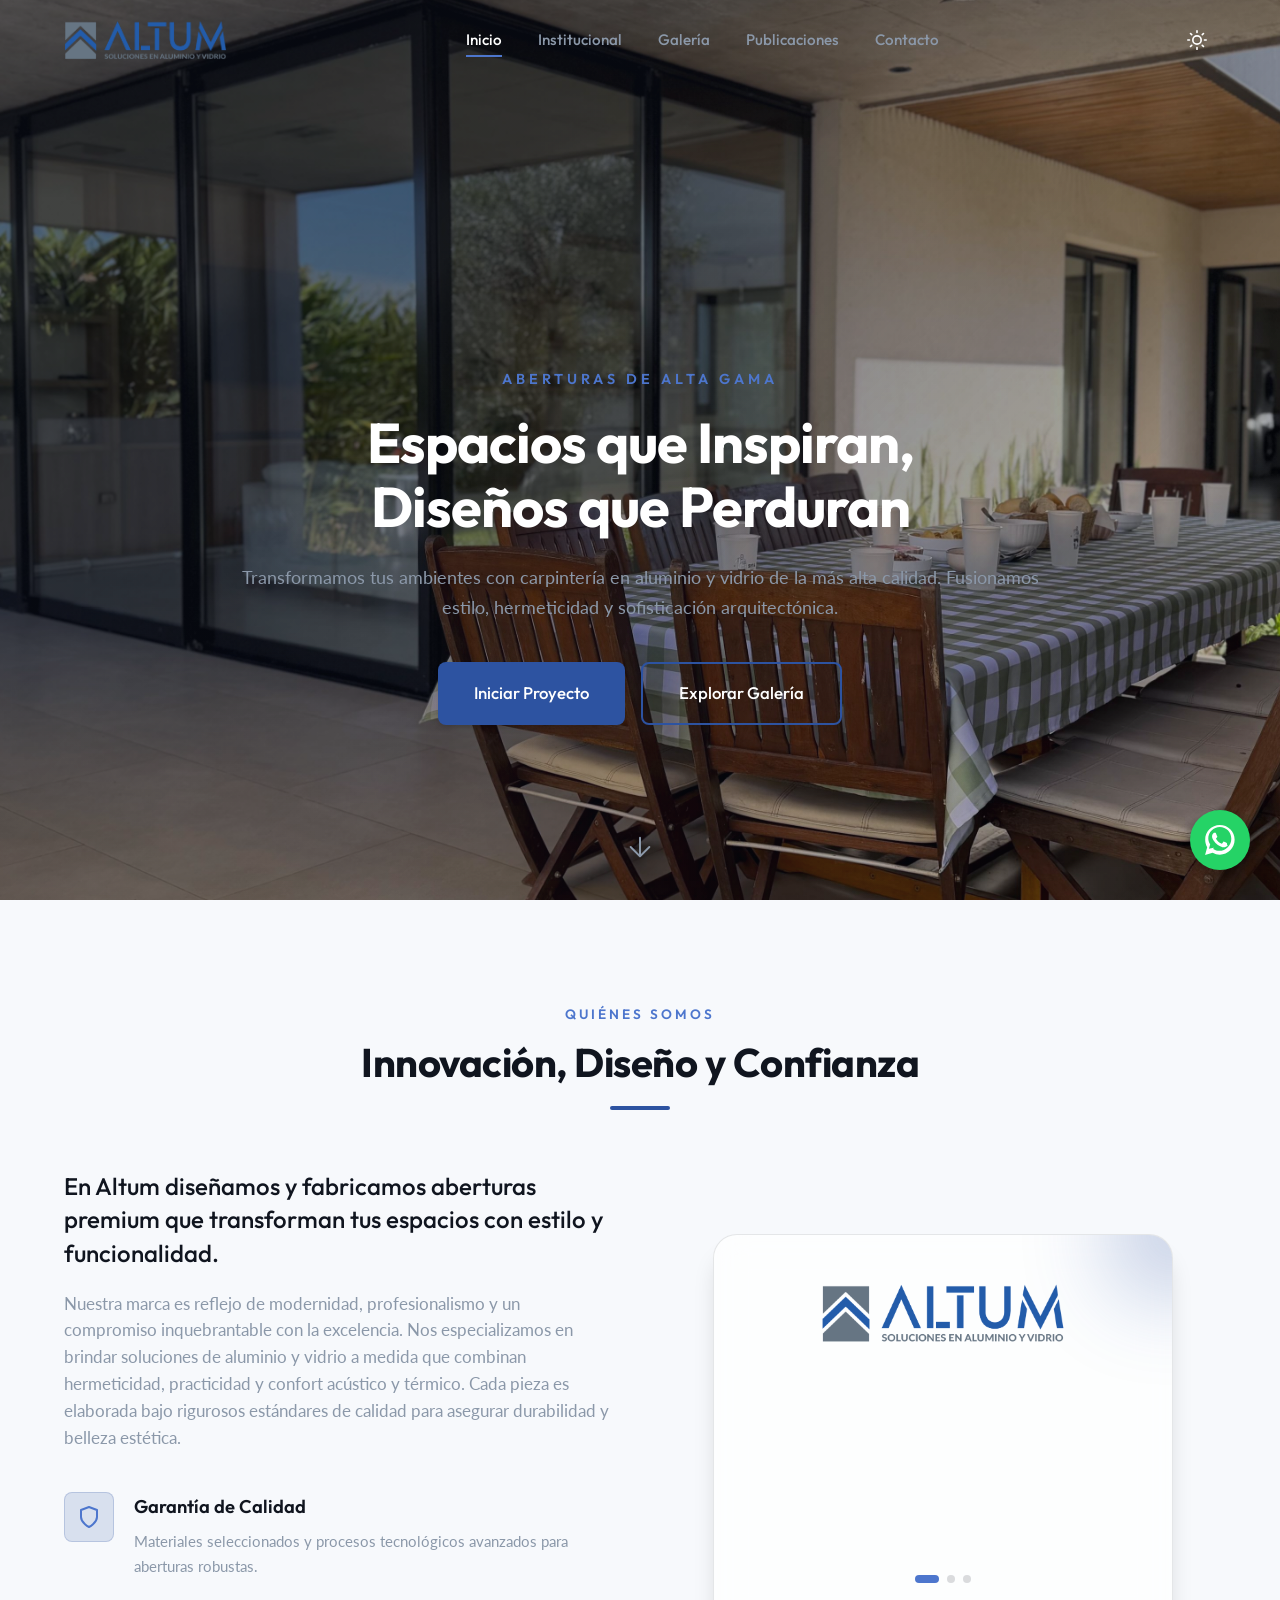
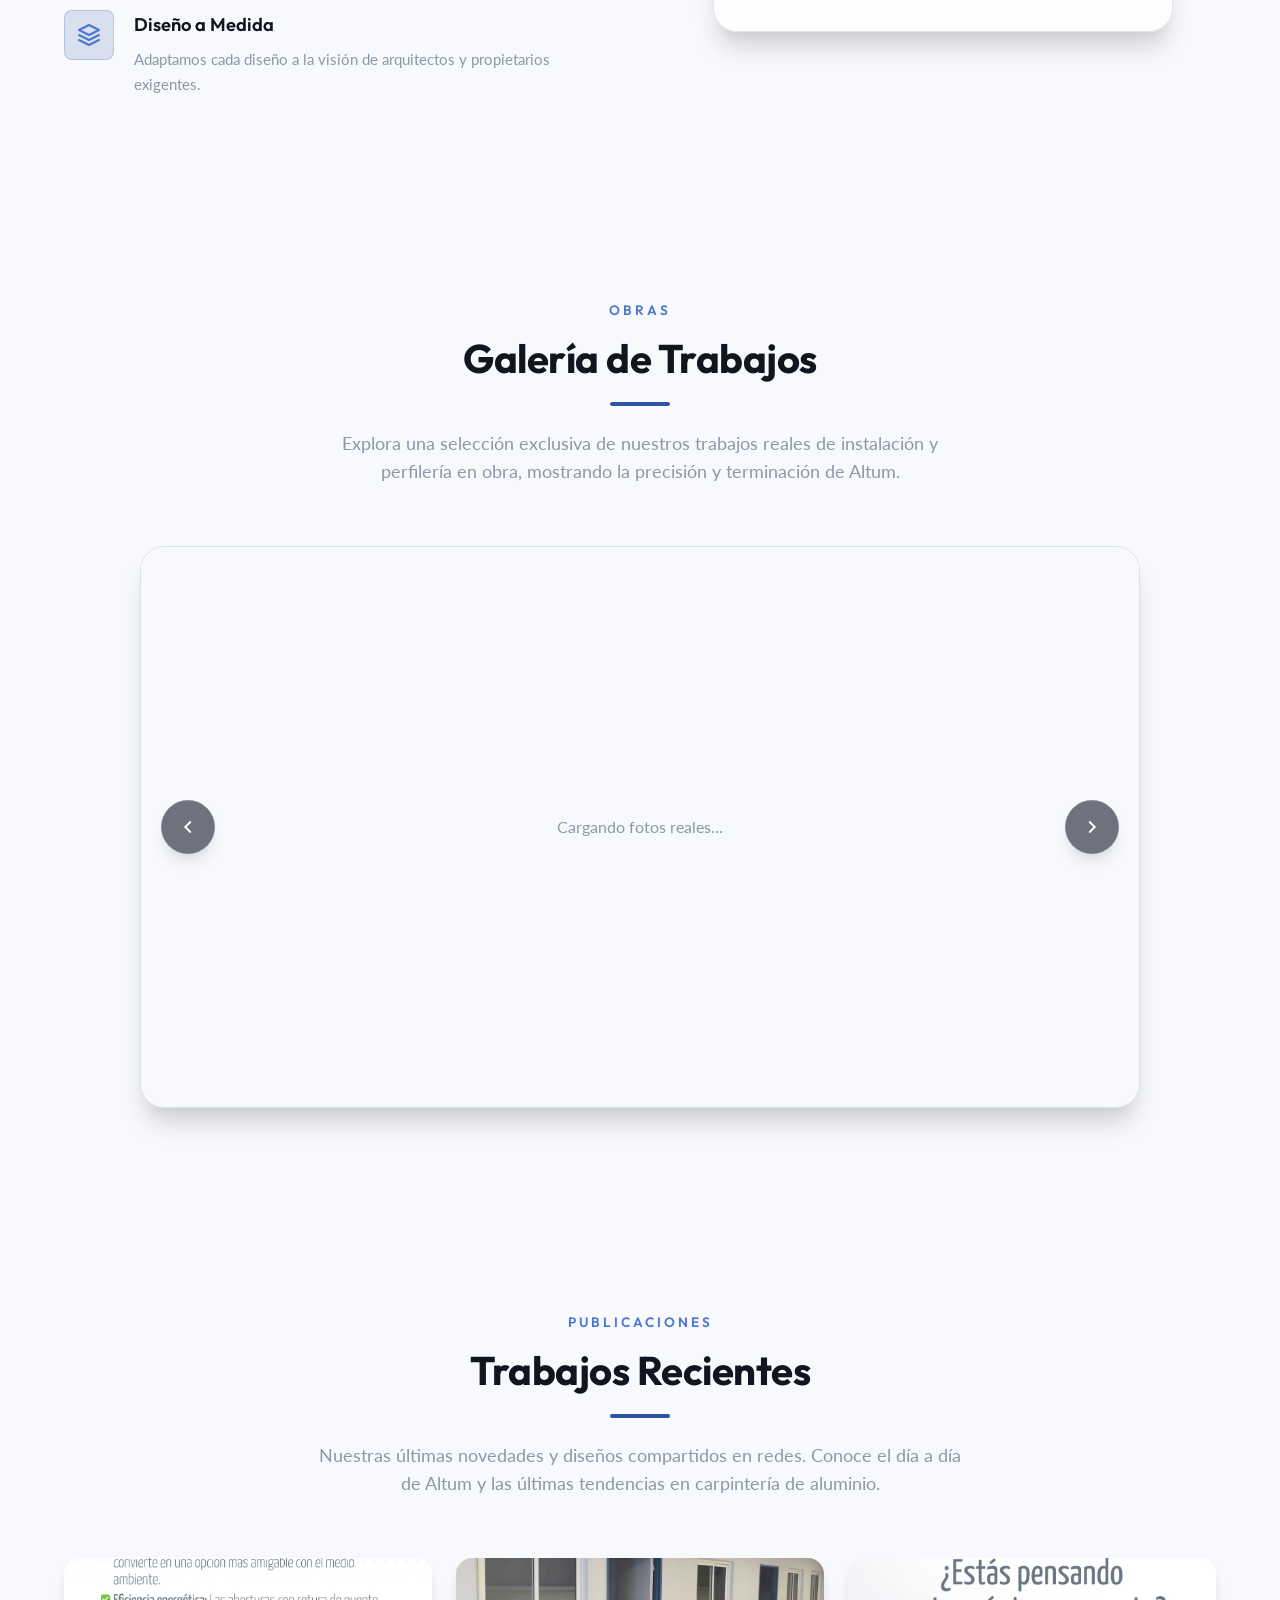
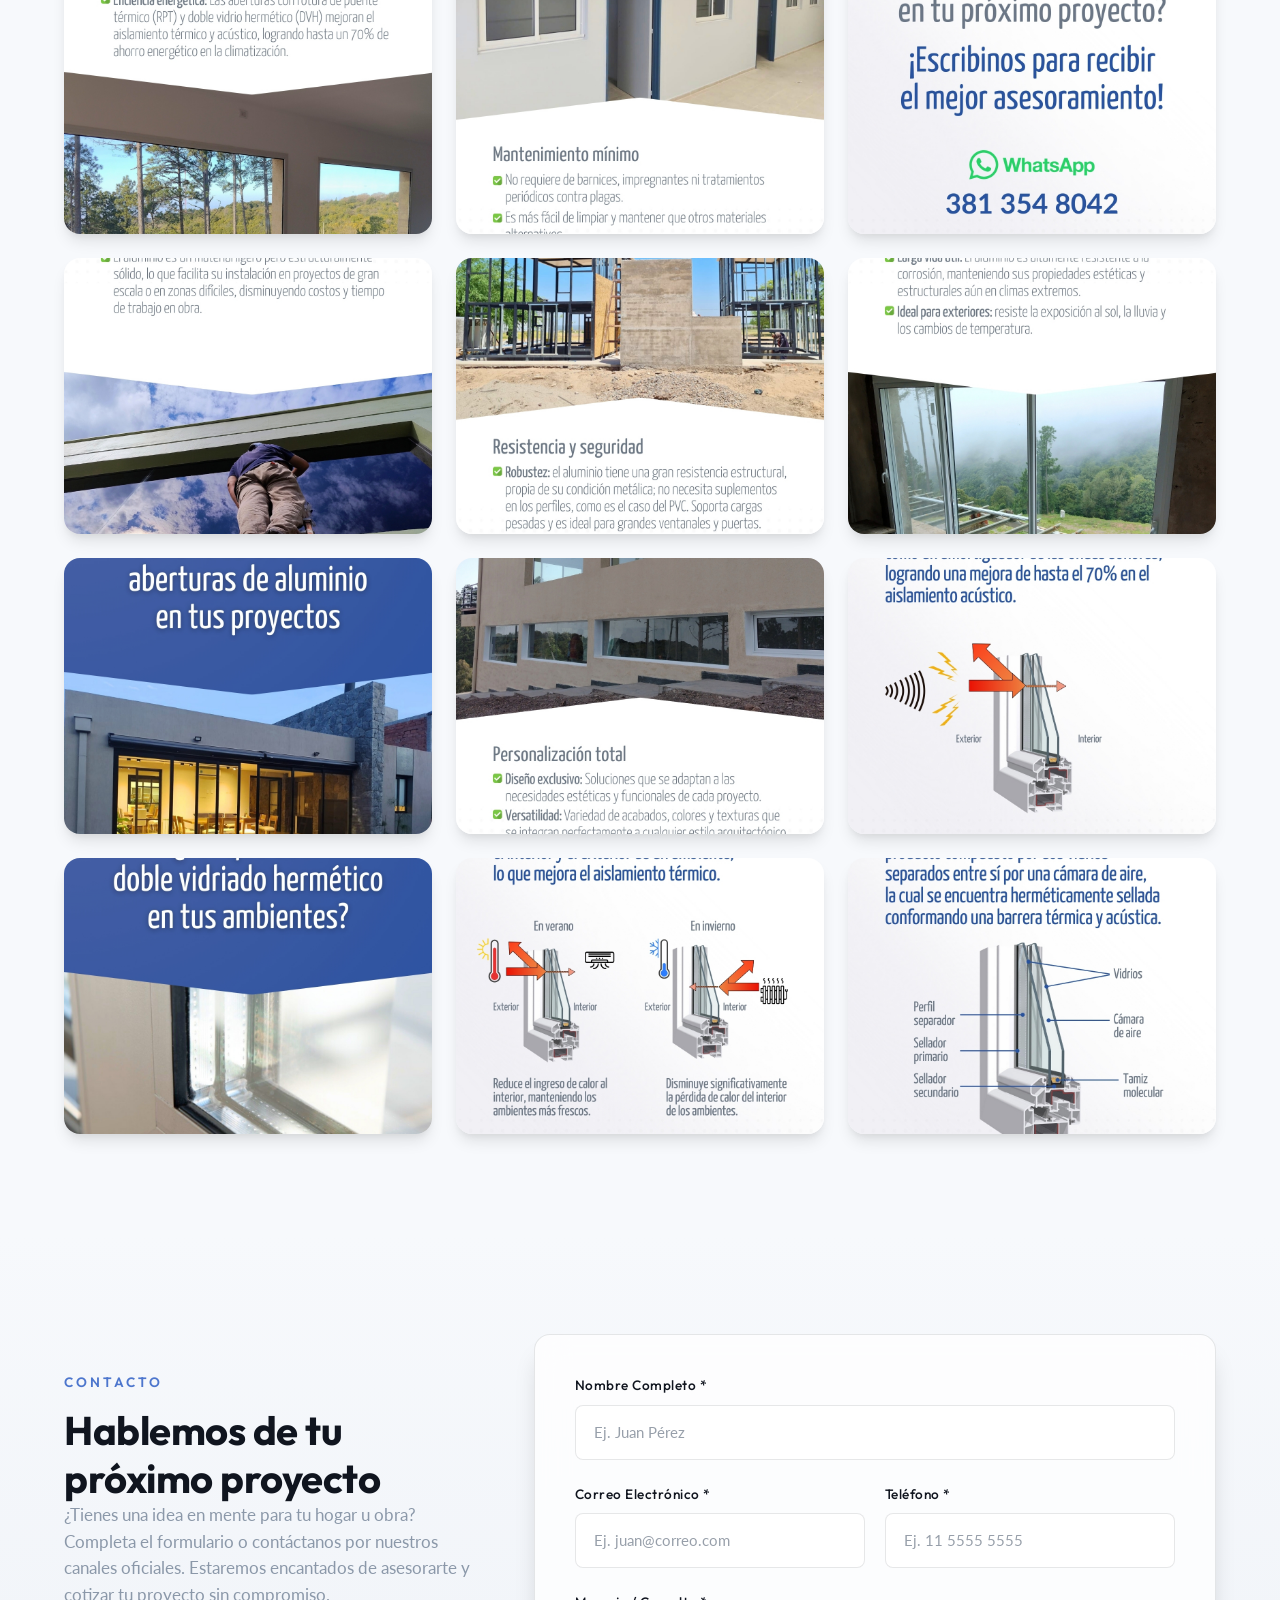
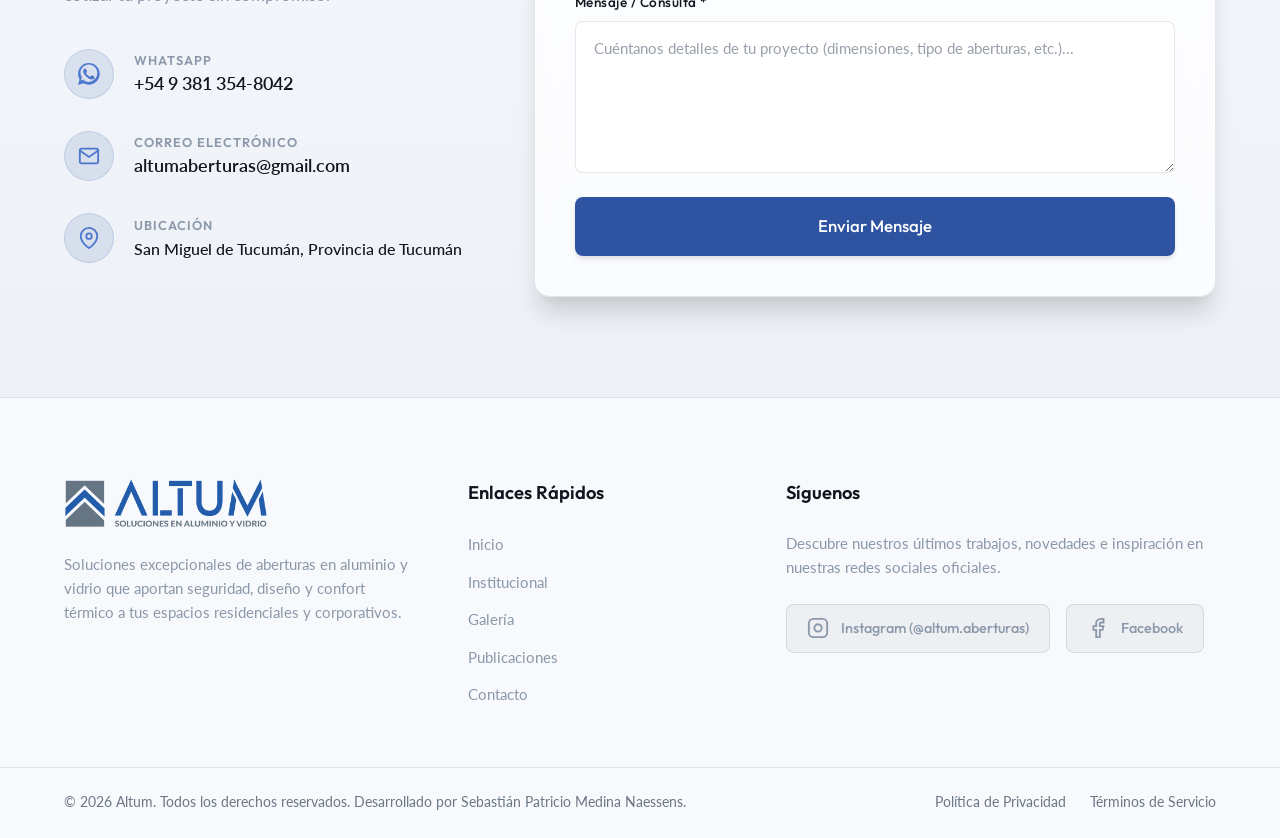
==== commit 2c20c63e: "Aplicar precisiones de Bruno - Logo: se agrega img/logo-positivo-con-bajada.png (version oscura/azul" ====
--- a/index.html
+++ b/index.html
@@ -35,7 +35,7 @@
     <link href="https://fonts.googleapis.com/css2?family=Lato:wght@300;400;700&family=Outfit:wght@300;400;500;600;700;800&display=swap" rel="stylesheet">
     
     <!-- CSS Stylesheet -->
-    <link rel="stylesheet" href="css/styles.css?v=1.5">
+    <link rel="stylesheet" href="css/styles.css?v=1.6">
     
     <!-- Favicon -->
     <link rel="icon" type="image/x-icon" href="img/logo-con-bajada.png">
@@ -50,7 +50,7 @@
     <header class="header" id="header">
         <div class="container header-container">
             <a href="#inicio" class="logo" aria-label="Altum Inicio">
-                <img src="img/logo-con-bajada.png" alt="Altum Logo" class="logo-img">
+                <img src="img/logo-con-bajada.png" data-src-dark="img/logo-con-bajada.png" data-src-light="img/logo-positivo-con-bajada.png" alt="Altum Logo" class="logo-img theme-logo">
             </a>
             
             <nav class="nav" id="nav-menu">
@@ -113,16 +113,6 @@
                 </div>
             </div>
 
-            <!-- Access to interaction instructions -->
-            <button class="hero-help-btn" id="hero-help-btn" aria-label="Ver guía de controles 3D e interacción">
-                <svg class="help-icon" viewBox="0 0 24 24" fill="none" stroke="currentColor" stroke-width="2">
-                    <circle cx="12" cy="12" r="10"></circle>
-                    <path d="M9.09 9a3 3 0 0 1 5.83 1c0 2-3 3-3 3"></path>
-                    <line x1="12" y1="17" x2="12.01" y2="17"></line>
-                </svg>
-                <span>Guía 3D</span>
-            </button>
-            
             <div class="hero-scroll-down">
                 <a href="#institucional" aria-label="Ir a sección institucional">
                     <svg viewBox="0 0 24 24" fill="none" stroke="currentColor" stroke-width="1.5">
@@ -175,7 +165,7 @@
                     
                     <div class="about-visual">
                         <div class="glass-card about-card">
-                            <img src="img/logo-con-bajada.png" alt="Altum Identidad" class="about-card-logo">
+                            <img src="img/logo-con-bajada.png" data-src-dark="img/logo-con-bajada.png" data-src-light="img/logo-positivo-con-bajada.png" alt="Altum Identidad" class="about-card-logo theme-logo">
                             <div class="values-slider">
                                 <div class="value-slide">
                                     <h4 class="value-title">Nuestra Misión</h4>
@@ -478,22 +468,22 @@
                 <div class="contact-grid">
                     <div class="contact-info-panel">
                         <span class="section-subtitle">Contacto</span>
-                        <h2 class="section-title text-left">Hablemos de tu Próximo Proyecto</h2>
+                        <h2 class="section-title text-left">Hablemos de tu próximo proyecto</h2>
                         <p class="contact-lead">¿Tienes una idea en mente para tu hogar u obra? Completa el formulario o contáctanos por nuestros canales oficiales. Estaremos encantados de asesorarte y cotizar tu proyecto sin compromiso.</p>
                         
                         <ul class="contact-details-list">
                             <li>
                                 <div class="contact-icon">
-                                    <svg viewBox="0 0 24 24" fill="none" stroke="currentColor" stroke-width="2">
-                                        <path d="M22 16.92v3a2 2 0 0 1-2.18 2 19.79 19.79 0 0 1-8.63-3.07 19.5 19.5 0 0 1-6-6 19.79 19.79 0 0 1-3.07-8.67A2 2 0 0 1 4.11 2h3a2 2 0 0 1 2 1.72 12.84 12.84 0 0 0 .7 2.81 2 2 0 0 1-.45 2.11L8.09 9.91a16 16 0 0 0 6 6l1.27-1.27a2 2 0 0 1 2.11-.45 12.84 12.84 0 0 0 2.81.7A2 2 0 0 1 22 16.92z"/>
+                                    <svg viewBox="0 0 24 24" fill="currentColor" stroke="none">
+                                        <path d="M.057 24l1.687-6.163c-1.041-1.804-1.588-3.849-1.587-5.946C.003 5.324 5.328 0 11.859 0c3.166.001 6.141 1.233 8.375 3.469 2.235 2.235 3.465 5.21 3.465 8.378 0 6.537-5.325 11.86-11.859 11.86-.001 0-.001 0 0 0-2.006-.001-3.98-.521-5.733-1.512L0 24zm6.49-4.888c1.648.978 3.254 1.486 4.795 1.488 5.34 0 9.697-4.356 9.699-9.698C21.043 5.56 16.942 1.5 11.861 1.5c-5.08 0-9.215 4.135-9.217 9.216.002 1.637.525 3.235 1.511 4.747l-.989 3.612 3.701-.971c.068.04.137.08.205.12zM17.478 14.39c-.312-.156-1.848-.912-2.131-1.015-.282-.103-.489-.156-.693.156-.205.312-.79.99-.97 1.196-.18.205-.36.23-.672.074-1.86-.93-2.934-1.63-4.082-3.602-.302-.518.302-.481.865-1.6.094-.188.047-.353-.024-.509-.071-.156-.693-1.67-.95-2.285-.25-.601-.505-.519-.693-.529l-.592-.01c-.205 0-.539.077-.821.385-.282.308-1.078 1.054-1.078 2.57s1.104 2.982 1.258 3.188c.154.205 2.167 3.31 5.25 4.643.734.317 1.307.507 1.753.648.739.235 1.412.202 1.944.123.593-.088 1.848-.756 2.11-.926.262-.17.262-.315.184-.471l-.314-.156z"/>
                                     </svg>
                                 </div>
                                 <div class="contact-detail-text">
-                                    <span>Teléfono</span>
-                                    <a href="tel:+541155550199">+54 11 5555-0199</a>
+                                    <span>WhatsApp</span>
+                                    <a href="https://wa.me/5493813548042?text=Hola,%20quisiera%20recibir%20informaci%C3%B3n%20sobre%20las%20aberturas%20Altum." target="_blank" rel="noopener noreferrer">+54 9 381 354-8042</a>
                                 </div>
                             </li>
-                            
+
                             <li>
                                 <div class="contact-icon">
                                     <svg viewBox="0 0 24 24" fill="none" stroke="currentColor" stroke-width="2">
@@ -503,10 +493,10 @@
                                 </div>
                                 <div class="contact-detail-text">
                                     <span>Correo Electrónico</span>
-                                    <a href="mailto:info@altum.com.ar">info@altum.com.ar</a>
+                                    <a href="mailto:altumaberturas@gmail.com">altumaberturas@gmail.com</a>
                                 </div>
                             </li>
-                            
+
                             <li>
                                 <div class="contact-icon">
                                     <svg viewBox="0 0 24 24" fill="none" stroke="currentColor" stroke-width="2">
@@ -516,7 +506,7 @@
                                 </div>
                                 <div class="contact-detail-text">
                                     <span>Ubicación</span>
-                                    <p>Av. del Libertador 1500, Vicente López, Buenos Aires</p>
+                                    <p>San Miguel de Tucumán, Provincia de Tucumán</p>
                                 </div>
                             </li>
                         </ul>
@@ -574,7 +564,7 @@
         <div class="container footer-container">
             <div class="footer-brand">
                 <a href="#inicio" class="footer-logo">
-                    <img src="img/logo-con-bajada.png" alt="Altum Logo Completo">
+                    <img src="img/logo-con-bajada.png" data-src-dark="img/logo-con-bajada.png" data-src-light="img/logo-positivo-con-bajada.png" alt="Altum Logo Completo" class="theme-logo">
                 </a>
                 <p class="footer-desc">Soluciones excepcionales de aberturas en aluminio y vidrio que aportan seguridad, diseño y confort térmico a tus espacios residenciales y corporativos.</p>
             </div>
@@ -594,13 +584,19 @@
                 <h4 class="footer-title">Síguenos</h4>
                 <p class="footer-social-desc">Descubre nuestros últimos trabajos, novedades e inspiración en nuestras redes sociales oficiales.</p>
                 <div class="social-icons">
-                    <a href="https://instagram.com/" target="_blank" rel="noopener noreferrer" class="social-icon" aria-label="Instagram de Altum">
+                    <a href="https://www.instagram.com/altum.aberturas/" target="_blank" rel="noopener noreferrer" class="social-icon" aria-label="Instagram de Altum">
                         <svg viewBox="0 0 24 24" fill="none" stroke="currentColor" stroke-width="2">
                             <rect x="2" y="2" width="20" height="20" rx="5" ry="5"/>
                             <path d="M16 11.37A4 4 0 1 1 12.63 8 4 4 0 0 1 16 11.37z"/>
                             <line x1="17.5" y1="6.5" x2="17.51" y2="6.5"/>
                         </svg>
-                        <span>Instagram (@Altum)</span>
+                        <span>Instagram (@altum.aberturas)</span>
+                    </a>
+                    <a href="https://www.facebook.com/altumaberturas" target="_blank" rel="noopener noreferrer" class="social-icon" aria-label="Facebook de Altum">
+                        <svg viewBox="0 0 24 24" fill="none" stroke="currentColor" stroke-width="2">
+                            <path d="M18 2h-3a5 5 0 0 0-5 5v3H7v4h3v8h4v-8h3l1-4h-4V7a1 1 0 0 1 1-1h3z"/>
+                        </svg>
+                        <span>Facebook</span>
                     </a>
                 </div>
             </div>
@@ -637,47 +633,19 @@
     </div>
 
     <!-- Help/Interaction Guide Modal -->
-    <div class="help-modal" id="help-modal" role="dialog" aria-modal="true" aria-label="Guía de interacción tridimensional">
-        <div class="help-modal-content glass-card">
-            <button class="help-modal-close" id="help-modal-close" aria-label="Cerrar guía">&times;</button>
-            <h3 class="help-modal-title">Guía de Interacción 3D</h3>
-            <div class="help-modal-divider"></div>
-            
-            <div class="help-modal-grid">
-                <div class="help-group">
-                    <h4>1. Color de Aberturas</h4>
-                    <p class="help-intro">Elegí uno de los círculos de color debajo del título para previsualizar cómo se ven las siluetas de aberturas en distintos acabados de aluminio: azul, blanco, negro, gris anodizado o símil madera.</p>
-                </div>
-
-                <div class="help-group">
-                    <h4>2. Perspectiva 3D del Fondo</h4>
-                    <p class="help-intro">El fondo fotográfico se inclina de manera automática con el movimiento de tu mouse. También puedes inclinarlo manualmente con las teclas:</p>
-                    <ul class="help-keys-list">
-                        <li><kbd>Mouse</kbd> <span>Mueve el cursor libremente en la pantalla</span></li>
-                        <li><kbd>A</kbd> o <kbd>←</kbd> <span>Inclinar a la izquierda</span></li>
-                        <li><kbd>D</kbd> o <kbd>→</kbd> <span>Inclinar a la derecha</span></li>
-                        <li><kbd>W</kbd> o <kbd>↑</kbd> <span>Inclinar hacia arriba</span></li>
-                        <li><kbd>S</kbd> o <kbd>↓</kbd> <span>Inclinar hacia abajo</span></li>
-                    </ul>
-                    <p class="help-note">Nota: Este efecto de profundidad es automático y también se puede manejar por teclado.</p>
-                </div>
-            </div>
-        </div>
-    </div>
-
     <!-- Toast Notifications Container -->
     <div class="toast-container" id="toast-container"></div>
 
     <!-- Floating WhatsApp Button -->
-    <a href="https://wa.me/5491155550199?text=Hola,%20quisiera%20recibir%20informaci%C3%B3n%20sobre%20las%20aberturas%20Altum." class="whatsapp-float" target="_blank" rel="noopener noreferrer" aria-label="Contacto por WhatsApp">
+    <a href="https://wa.me/5493813548042?text=Hola,%20quisiera%20recibir%20informaci%C3%B3n%20sobre%20las%20aberturas%20Altum." class="whatsapp-float" target="_blank" rel="noopener noreferrer" aria-label="Contacto por WhatsApp">
         <svg viewBox="0 0 24 24" width="30" height="30" fill="currentColor">
             <path d="M.057 24l1.687-6.163c-1.041-1.804-1.588-3.849-1.587-5.946C.003 5.324 5.328 0 11.859 0c3.166.001 6.141 1.233 8.375 3.469 2.235 2.235 3.465 5.21 3.465 8.378 0 6.537-5.325 11.86-11.859 11.86-.001 0-.001 0 0 0-2.006-.001-3.98-.521-5.733-1.512L0 24zm6.49-4.888c1.648.978 3.254 1.486 4.795 1.488 5.34 0 9.697-4.356 9.699-9.698C21.043 5.56 16.942 1.5 11.861 1.5c-5.08 0-9.215 4.135-9.217 9.216.002 1.637.525 3.235 1.511 4.747l-.989 3.612 3.701-.971c.068.04.137.08.205.12zM17.478 14.39c-.312-.156-1.848-.912-2.131-1.015-.282-.103-.489-.156-.693.156-.205.312-.79.99-.97 1.196-.18.205-.36.23-.672.074-1.86-.93-2.934-1.63-4.082-3.602-.302-.518.302-.481.865-1.6.094-.188.047-.353-.024-.509-.071-.156-.693-1.67-.95-2.285-.25-.601-.505-.519-.693-.529l-.592-.01c-.205 0-.539.077-.821.385-.282.308-1.078 1.054-1.078 2.57s1.104 2.982 1.258 3.188c.154.205 2.167 3.31 5.25 4.643.734.317 1.307.507 1.753.648.739.235 1.412.202 1.944.123.593-.088 1.848-.756 2.11-.926.262-.17.262-.315.184-.471l-.314-.156z"/>
         </svg>
     </a>
 
     <!-- JavaScript logic -->
-    <script src="js/script.js?v=1.4"></script>
+    <script src="js/script.js?v=1.5"></script>
     <!-- Three.js 3D Background Script -->
-    <script type="module" src="js/hero3d.js?v=1.4"></script>
+    <script type="module" src="js/hero3d.js?v=1.5"></script>
 </body>
 </html>
--- a/css/styles.css
+++ b/css/styles.css
@@ -572,7 +572,7 @@
     align-items: center;
     position: relative;
     overflow: hidden;
-    background-image: url('../img/hero-bg.jpg');
+    background-image: url('../img/hero-bg-1.jpg');
     background-size: cover;
     background-position: center;
 }
@@ -624,7 +624,7 @@
     left: 0;
     width: 100%;
     height: 100%;
-    background: linear-gradient(135deg, rgba(10, 14, 26, 0.85) 30%, rgba(10, 14, 26, 0.4) 100%);
+    background: linear-gradient(135deg, rgba(10, 14, 26, 0.6) 30%, rgba(10, 14, 26, 0.22) 100%);
     z-index: 1;
     pointer-events: none; /* Permitir clicks a través del gradiente de overlay */
 }
@@ -1595,172 +1595,6 @@
 }
 
 /* ==========================================
-   HELP INTERACTION BUTTON & MODAL
-   ========================================== */
-.hero-help-btn {
-    position: absolute;
-    bottom: 105px;
-    right: 30px;
-    z-index: 10;
-    background: rgba(18, 24, 41, 0.6);
-    border: 1px solid var(--color-primary-light);
-    backdrop-filter: blur(10px);
-    -webkit-backdrop-filter: blur(10px);
-    padding: 10px 18px;
-    border-radius: var(--border-radius-sm);
-    font-family: var(--font-heading);
-    font-size: 0.85rem;
-    font-weight: 500;
-    color: #fff;
-    display: flex;
-    align-items: center;
-    gap: 8px;
-    cursor: pointer;
-    box-shadow: var(--shadow-md);
-    transition: var(--transition-smooth);
-}
-
-.hero-help-btn:hover {
-    background: var(--color-primary);
-    border-color: var(--color-primary);
-    transform: translateY(-2px);
-    box-shadow: var(--glow-primary);
-}
-
-.help-icon {
-    width: 18px;
-    height: 18px;
-}
-
-.help-modal {
-    position: fixed;
-    top: 0;
-    left: 0;
-    width: 100vw;
-    height: 100vh;
-    background-color: rgba(10, 14, 26, 0.8);
-    backdrop-filter: blur(12px);
-    -webkit-backdrop-filter: blur(12px);
-    z-index: 2500;
-    display: flex;
-    align-items: center;
-    justify-content: center;
-    opacity: 0;
-    pointer-events: none;
-    transition: opacity 0.4s ease;
-}
-
-.help-modal.open {
-    opacity: 1;
-    pointer-events: auto;
-}
-
-.help-modal-content {
-    width: 90%;
-    max-width: 720px;
-    padding: 40px;
-    position: relative;
-    transform: scale(0.95);
-    transition: transform 0.4s cubic-bezier(0.16, 1, 0.3, 1);
-    border-radius: var(--border-radius-lg);
-}
-
-.help-modal.open .help-modal-content {
-    transform: scale(1);
-}
-
-.help-modal-close {
-    position: absolute;
-    top: 20px;
-    right: 20px;
-    font-size: 2.2rem;
-    color: var(--color-text-muted);
-    cursor: pointer;
-    transition: var(--transition-smooth);
-    line-height: 1;
-}
-
-.help-modal-close:hover {
-    color: var(--color-heading);
-    transform: scale(1.1);
-}
-
-.help-modal-title {
-    font-family: var(--font-heading);
-    font-size: 1.8rem;
-    font-weight: 700;
-    color: var(--color-heading);
-    margin-bottom: 8px;
-}
-
-.help-modal-divider {
-    width: 50px;
-    height: 3px;
-    background-color: var(--color-primary);
-    margin-bottom: 24px;
-    border-radius: 2px;
-}
-
-.help-modal-grid {
-    display: grid;
-    grid-template-columns: 1fr 1fr;
-    gap: 40px;
-}
-
-.help-group h4 {
-    font-family: var(--font-heading);
-    font-size: 1.1rem;
-    font-weight: 600;
-    color: var(--color-primary-light);
-    margin-bottom: 12px;
-}
-
-.help-intro {
-    font-size: 0.9rem;
-    color: var(--color-secondary-light);
-    margin-bottom: 20px;
-}
-
-.help-keys-list {
-    display: flex;
-    flex-direction: column;
-    gap: 16px;
-}
-
-.help-keys-list li {
-    display: flex;
-    align-items: center;
-    gap: 12px;
-    font-size: 0.9rem;
-}
-
-.help-keys-list kbd {
-    background: var(--color-chip-bg);
-    border: 1px solid var(--color-border);
-    border-bottom: 3px solid var(--color-border);
-    padding: 4px 10px;
-    border-radius: 4px;
-    font-family: var(--font-heading);
-    font-size: 0.8rem;
-    font-weight: 600;
-    color: var(--color-heading);
-    box-shadow: var(--shadow-sm);
-    min-width: 44px;
-    text-align: center;
-}
-
-.help-keys-list span {
-    color: var(--color-heading);
-}
-
-.help-note {
-    margin-top: 20px;
-    font-size: 0.8rem;
-    font-style: italic;
-    color: var(--color-secondary);
-}
-
-/* ==========================================
    NEW GALLERY SECTION (FOTOS PASARELA)
    ========================================== */
 .new-gallery-section {
@@ -1915,17 +1749,6 @@
 }
 
 @media (max-width: 992px) {
-    .help-modal-grid {
-        grid-template-columns: 1fr;
-        gap: 30px;
-    }
-    .help-modal-content {
-        padding: 30px 24px;
-    }
-    .hero-help-btn {
-        bottom: 85px;
-        right: 20px;
-    }
     .whatsapp-float {
         bottom: 20px;
         right: 20px;
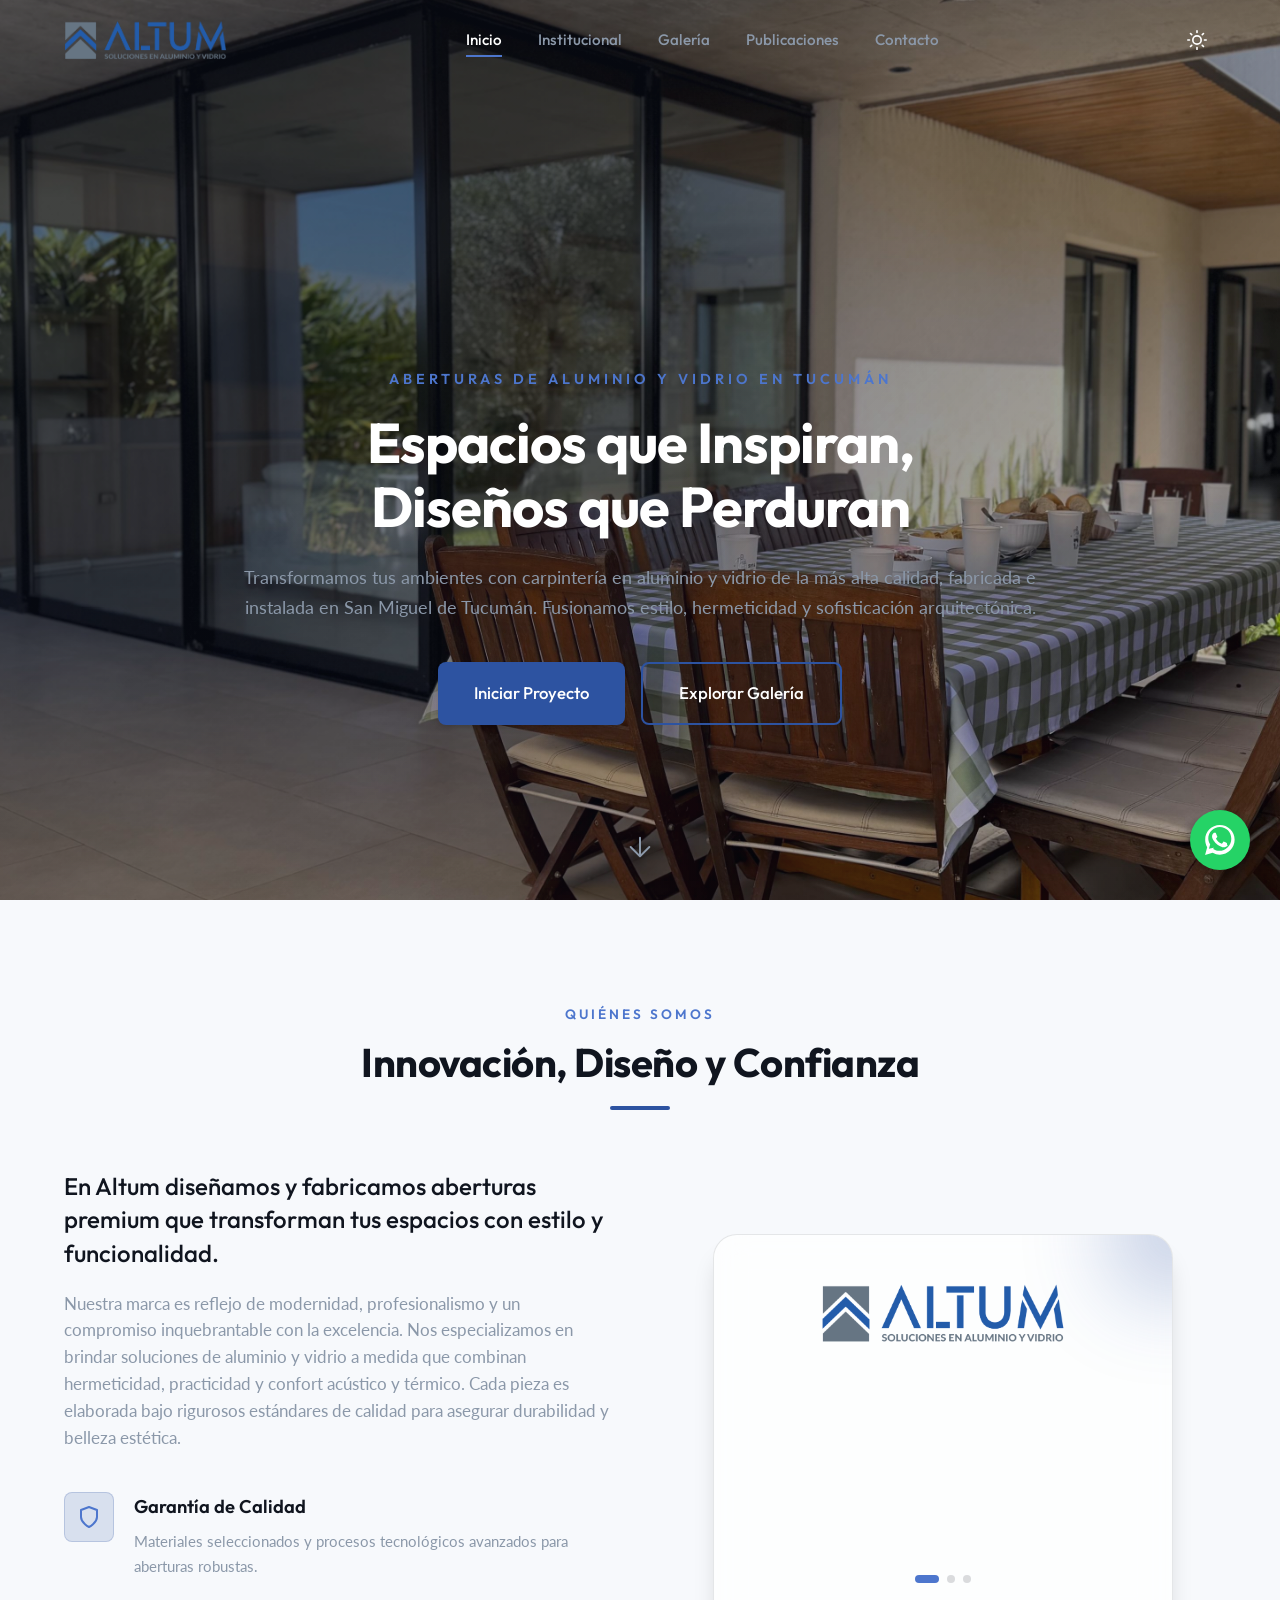
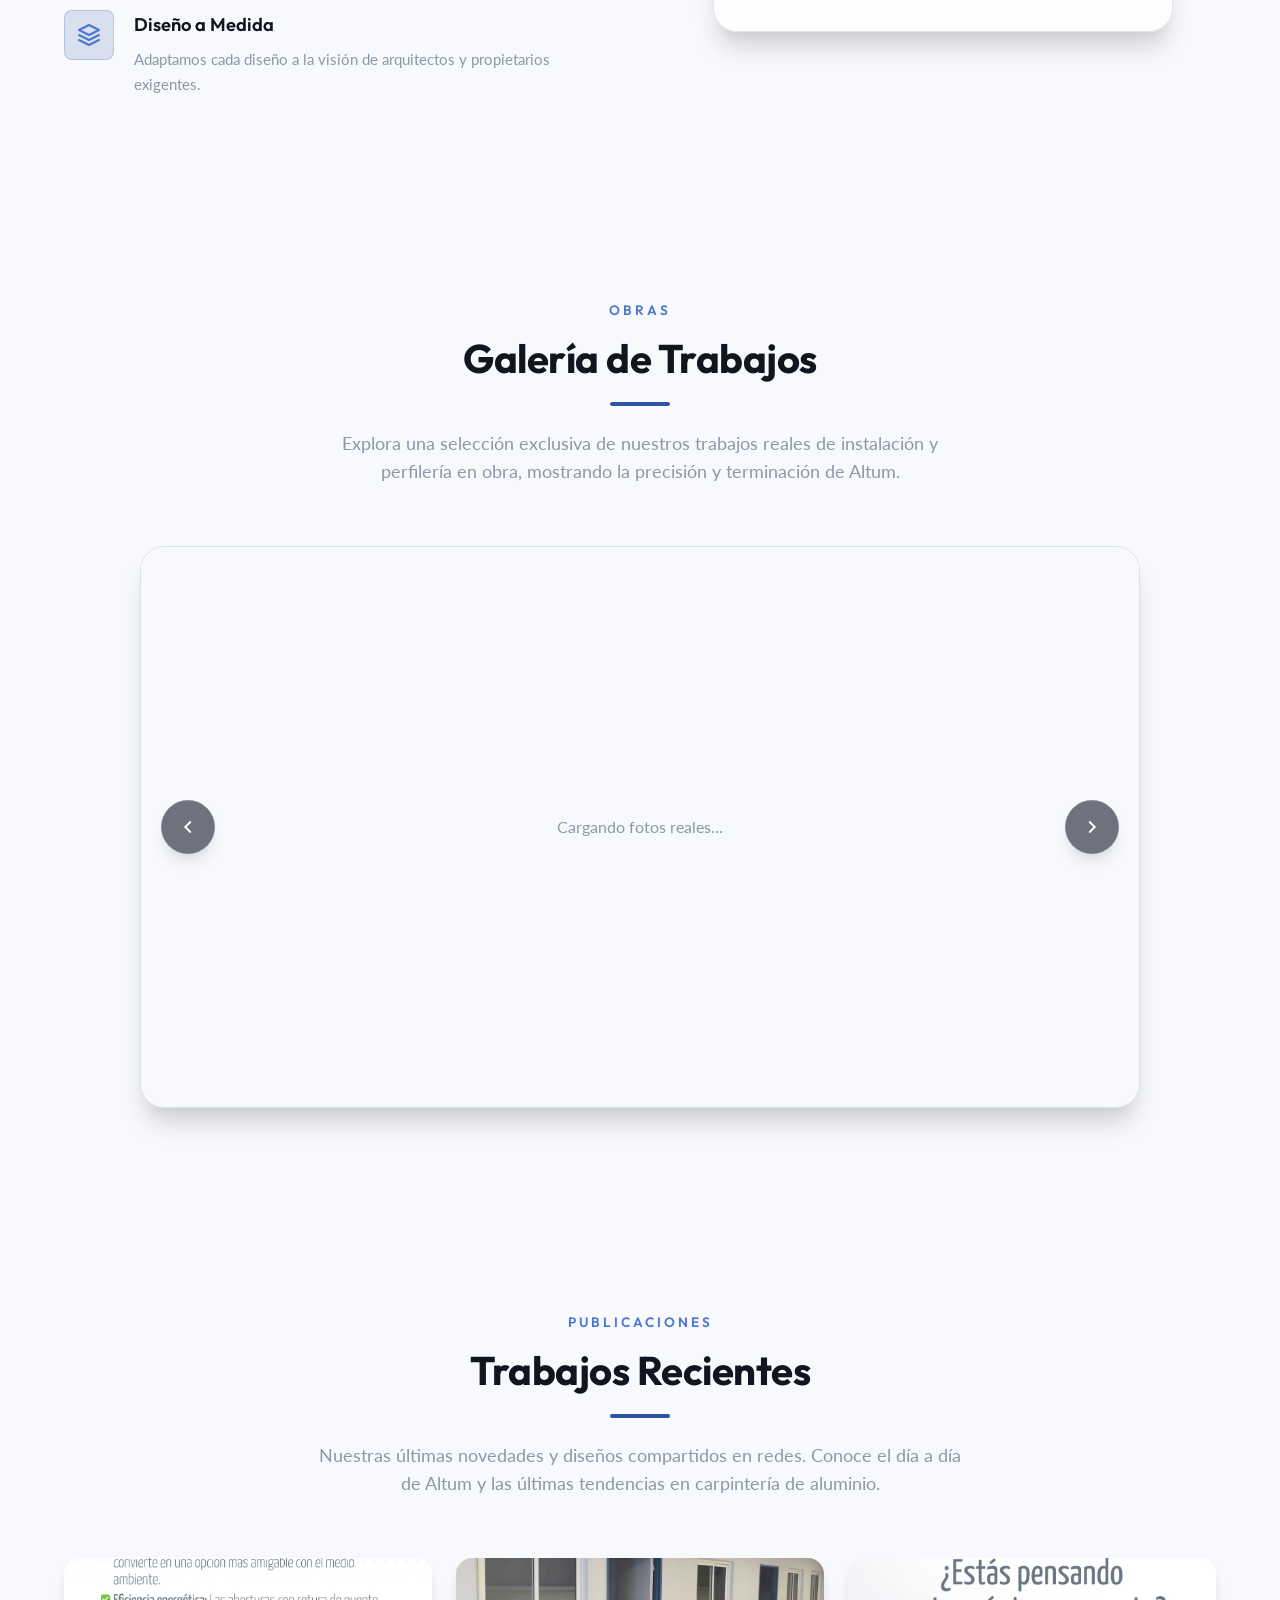
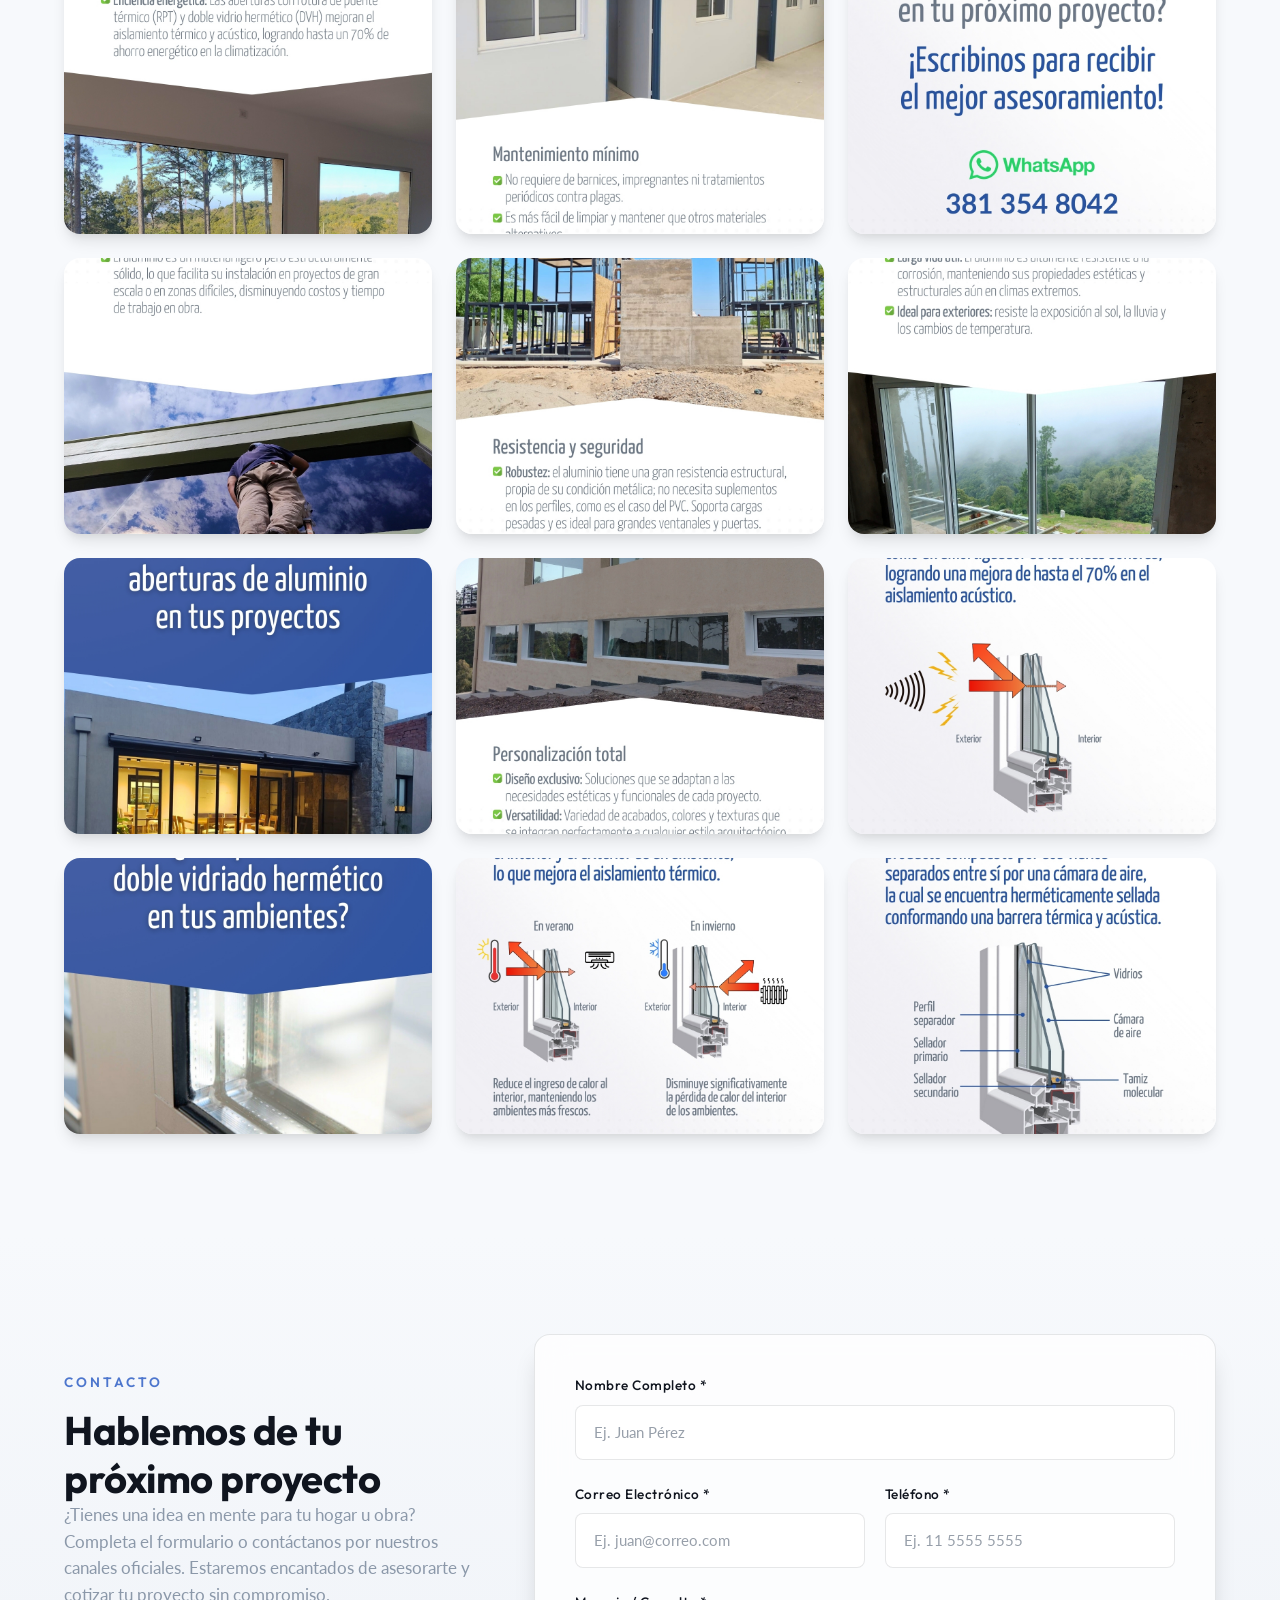
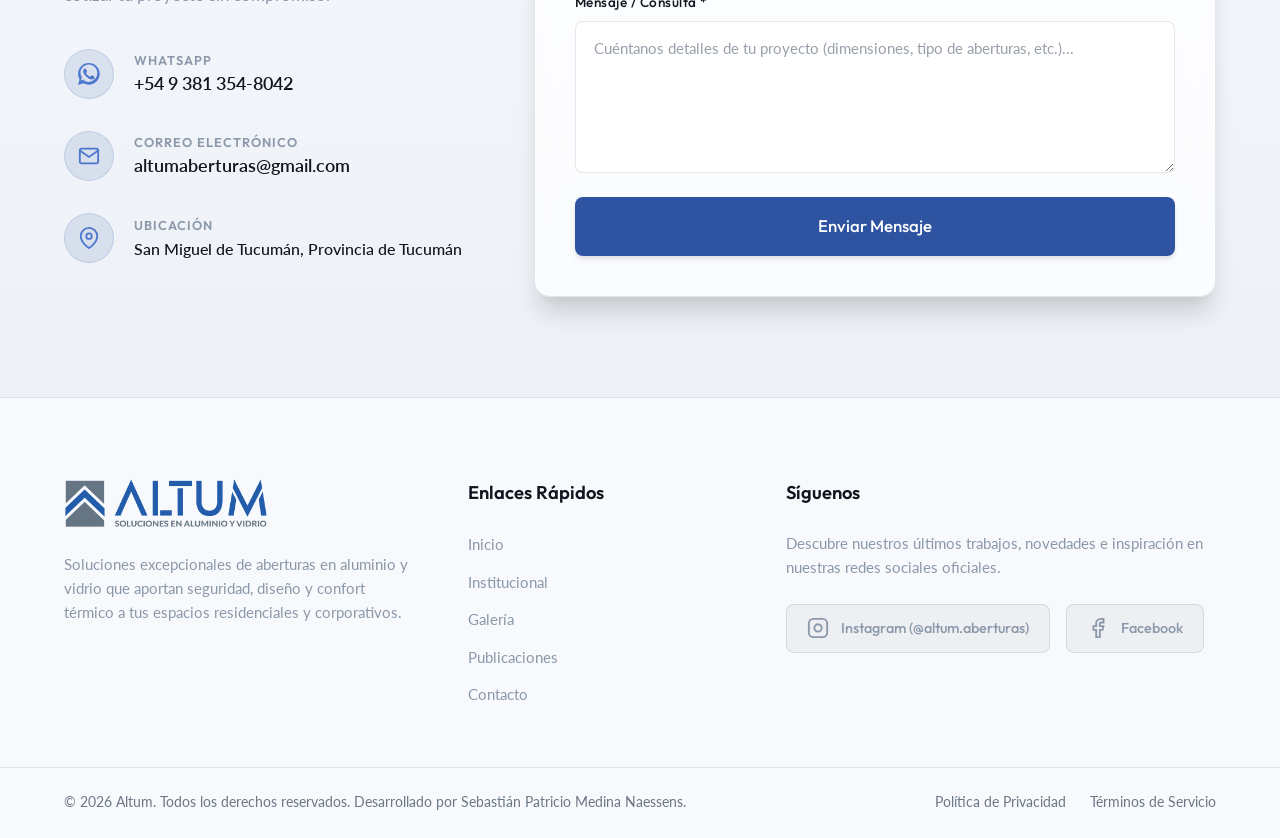
==== commit 6142cde4: "SEO: agregar datos estructurados LocalBusiness, keyword Tucuman en title/hero, y config de preview l" ====
--- a/index.html
+++ b/index.html
@@ -12,8 +12,52 @@
 
     <meta charset="UTF-8">
     <meta name="viewport" content="width=device-width, initial-scale=1.0">
-    <meta name="description" content="Altum: aberturas de aluminio y vidrio de alta gama. Soluciones innovadoras que combinan diseño, estilo, funcionalidad, aislamiento térmico y máxima durabilidad.">
-    <title>Altum | Aberturas de Aluminio y Vidrio de Alta Gama</title>
+    <meta name="description" content="Altum: aberturas de aluminio y vidrio de alta gama en San Miguel de Tucumán. Soluciones innovadoras que combinan diseño, estilo, funcionalidad, aislamiento térmico y máxima durabilidad.">
+    <title>Altum | Aberturas de Aluminio y Vidrio en Tucumán</title>
+    <link rel="canonical" href="https://altumaberturas.com.ar/">
+
+    <!-- Open Graph / redes sociales -->
+    <meta property="og:type" content="website">
+    <meta property="og:locale" content="es_AR">
+    <meta property="og:url" content="https://altumaberturas.com.ar/">
+    <meta property="og:title" content="Altum | Aberturas de Aluminio y Vidrio en Tucumán">
+    <meta property="og:description" content="Aberturas de aluminio y vidrio de alta gama en San Miguel de Tucumán. Diseño, estilo, funcionalidad y máxima durabilidad.">
+    <meta property="og:image" content="https://altumaberturas.com.ar/og-image.jpg">
+    <meta name="twitter:card" content="summary_large_image">
+    <meta name="twitter:title" content="Altum | Aberturas de Aluminio y Vidrio en Tucumán">
+    <meta name="twitter:description" content="Aberturas de aluminio y vidrio de alta gama en San Miguel de Tucumán. Diseño, estilo, funcionalidad y máxima durabilidad.">
+    <meta name="twitter:image" content="https://altumaberturas.com.ar/og-image.jpg">
+
+    <!-- Datos estructurados (Schema.org): le dicen a Google explícitamente que
+         somos un negocio local del rubro construcción/aberturas, con estos
+         datos de contacto y ubicación. Ayuda a aparecer en resultados locales
+         y en fichas enriquecidas. -->
+    <script type="application/ld+json">
+    {
+      "@context": "https://schema.org",
+      "@type": "HomeAndConstructionBusiness",
+      "name": "Altum",
+      "image": "https://altumaberturas.com.ar/og-image.jpg",
+      "description": "Fabricación e instalación de aberturas de aluminio y vidrio de alta gama en San Miguel de Tucumán: ventanas, puertas, mamparas y cerramientos a medida.",
+      "url": "https://altumaberturas.com.ar/",
+      "telephone": "+5493813548042",
+      "email": "altumaberturas@gmail.com",
+      "address": {
+        "@type": "PostalAddress",
+        "addressLocality": "San Miguel de Tucumán",
+        "addressRegion": "Tucumán",
+        "addressCountry": "AR"
+      },
+      "areaServed": {
+        "@type": "City",
+        "name": "San Miguel de Tucumán"
+      },
+      "sameAs": [
+        "https://www.instagram.com/altum.aberturas/",
+        "https://www.facebook.com/altumaberturas"
+      ]
+    }
+    </script>
 
     <!-- Tema claro/oscuro: se aplica ANTES de pintar la pagina para evitar un
          parpadeo del tema incorrecto. Si el usuario ya eligio antes, se respeta
@@ -35,7 +79,7 @@
     <link href="https://fonts.googleapis.com/css2?family=Lato:wght@300;400;700&family=Outfit:wght@300;400;500;600;700;800&display=swap" rel="stylesheet">
     
     <!-- CSS Stylesheet -->
-    <link rel="stylesheet" href="css/styles.css?v=1.6">
+    <link rel="stylesheet" href="css/styles.css?v=1.7">
     
     <!-- Favicon -->
     <link rel="icon" type="image/x-icon" href="img/logo-con-bajada.png">
@@ -50,7 +94,7 @@
     <header class="header" id="header">
         <div class="container header-container">
             <a href="#inicio" class="logo" aria-label="Altum Inicio">
-                <img src="img/logo-con-bajada.png" data-src-dark="img/logo-con-bajada.png" data-src-light="img/logo-positivo-con-bajada.png" alt="Altum Logo" class="logo-img theme-logo">
+                <img src="img/logo-negativo-con-bajada.png" data-src-dark="img/logo-negativo-con-bajada.png" data-src-light="img/logo-positivo-con-bajada.png" alt="Altum Logo" class="logo-img theme-logo">
             </a>
             
             <nav class="nav" id="nav-menu">
@@ -103,9 +147,9 @@
             
             <div class="container hero-container">
                 <div class="hero-content">
-                    <span class="hero-tagline">Aberturas de Alta Gama</span>
+                    <span class="hero-tagline">Aberturas de Aluminio y Vidrio en Tucumán</span>
                     <h1 class="hero-title">Espacios que Inspiran,<br>Diseños que Perduran</h1>
-                    <p class="hero-description">Transformamos tus ambientes con carpintería en aluminio y vidrio de la más alta calidad. Fusionamos estilo, hermeticidad y sofisticación arquitectónica.</p>
+                    <p class="hero-description">Transformamos tus ambientes con carpintería en aluminio y vidrio de la más alta calidad, fabricada e instalada en San Miguel de Tucumán. Fusionamos estilo, hermeticidad y sofisticación arquitectónica.</p>
                     <div class="hero-actions-group">
                         <a href="#contacto" class="btn btn-primary btn-lg">Iniciar Proyecto</a>
                         <a href="#galeria" class="btn btn-outline btn-lg">Explorar Galería</a>
@@ -165,7 +209,7 @@
                     
                     <div class="about-visual">
                         <div class="glass-card about-card">
-                            <img src="img/logo-con-bajada.png" data-src-dark="img/logo-con-bajada.png" data-src-light="img/logo-positivo-con-bajada.png" alt="Altum Identidad" class="about-card-logo theme-logo">
+                            <img src="img/logo-negativo-con-bajada.png" data-src-dark="img/logo-negativo-con-bajada.png" data-src-light="img/logo-positivo-con-bajada.png" alt="Altum Identidad" class="about-card-logo theme-logo">
                             <div class="values-slider">
                                 <div class="value-slide">
                                     <h4 class="value-title">Nuestra Misión</h4>
@@ -564,7 +608,7 @@
         <div class="container footer-container">
             <div class="footer-brand">
                 <a href="#inicio" class="footer-logo">
-                    <img src="img/logo-con-bajada.png" data-src-dark="img/logo-con-bajada.png" data-src-light="img/logo-positivo-con-bajada.png" alt="Altum Logo Completo" class="theme-logo">
+                    <img src="img/logo-negativo-con-bajada.png" data-src-dark="img/logo-negativo-con-bajada.png" data-src-light="img/logo-positivo-con-bajada.png" alt="Altum Logo Completo" class="theme-logo">
                 </a>
                 <p class="footer-desc">Soluciones excepcionales de aberturas en aluminio y vidrio que aportan seguridad, diseño y confort térmico a tus espacios residenciales y corporativos.</p>
             </div>
@@ -644,8 +688,8 @@
     </a>
 
     <!-- JavaScript logic -->
-    <script src="js/script.js?v=1.5"></script>
+    <script src="js/script.js?v=1.6"></script>
     <!-- Three.js 3D Background Script -->
-    <script type="module" src="js/hero3d.js?v=1.5"></script>
+    <script type="module" src="js/hero3d.js?v=1.6"></script>
 </body>
 </html>
--- a/css/styles.css
+++ b/css/styles.css
@@ -598,26 +598,6 @@
     pointer-events: none;
 }
 
-/* Overlay con el selector de color de aberturas */
-.hero3d-overlay {
-    position: absolute;
-    bottom: 30px;
-    left: 30px;
-    z-index: 2;
-    pointer-events: none;
-    transition: opacity 0.4s ease;
-}
-
-.hero3d-overlay__box {
-    text-align: left;
-    background: rgba(10, 14, 26, 0.7);
-    backdrop-filter: blur(8px);
-    -webkit-backdrop-filter: blur(8px);
-    border: 1px solid var(--color-primary-light);
-    padding: 12px 22px;
-    border-radius: var(--border-radius-sm);
-}
-
 .hero-bg-overlay {
     position: absolute;
     top: 0;
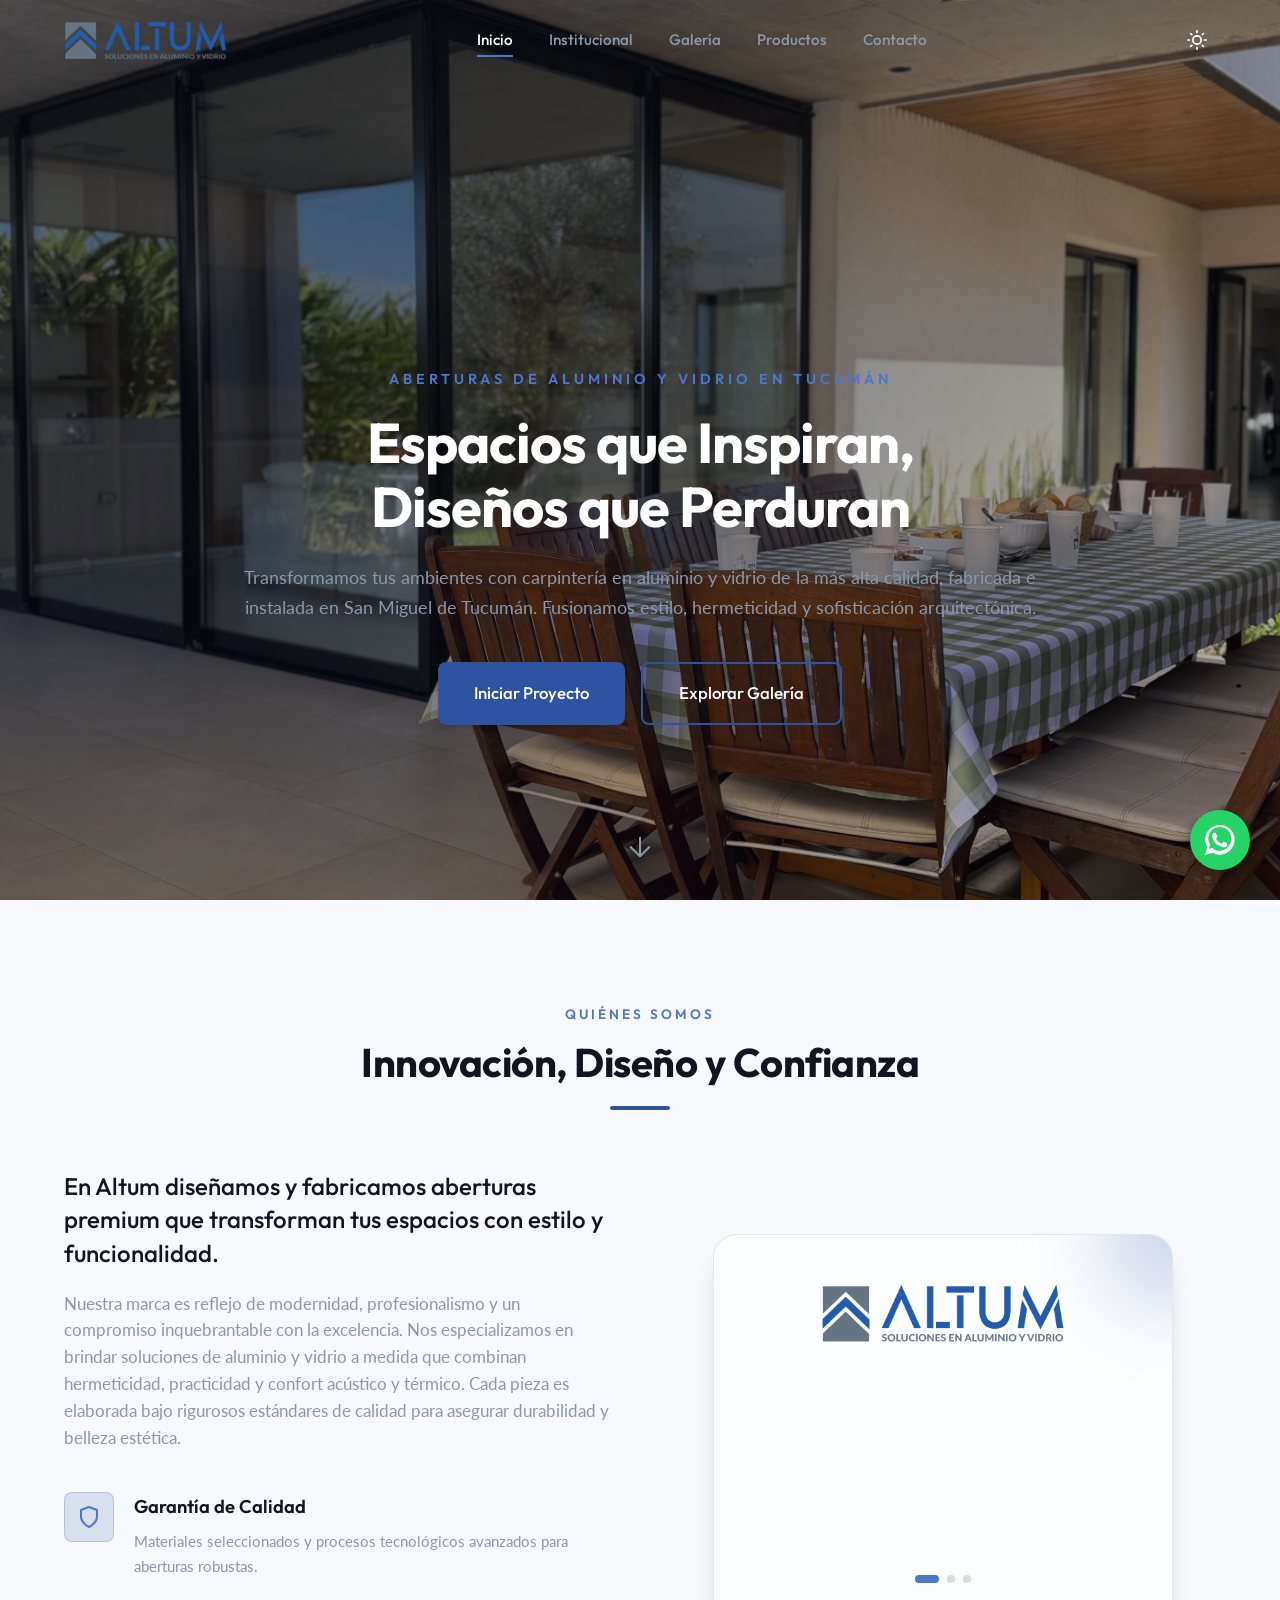
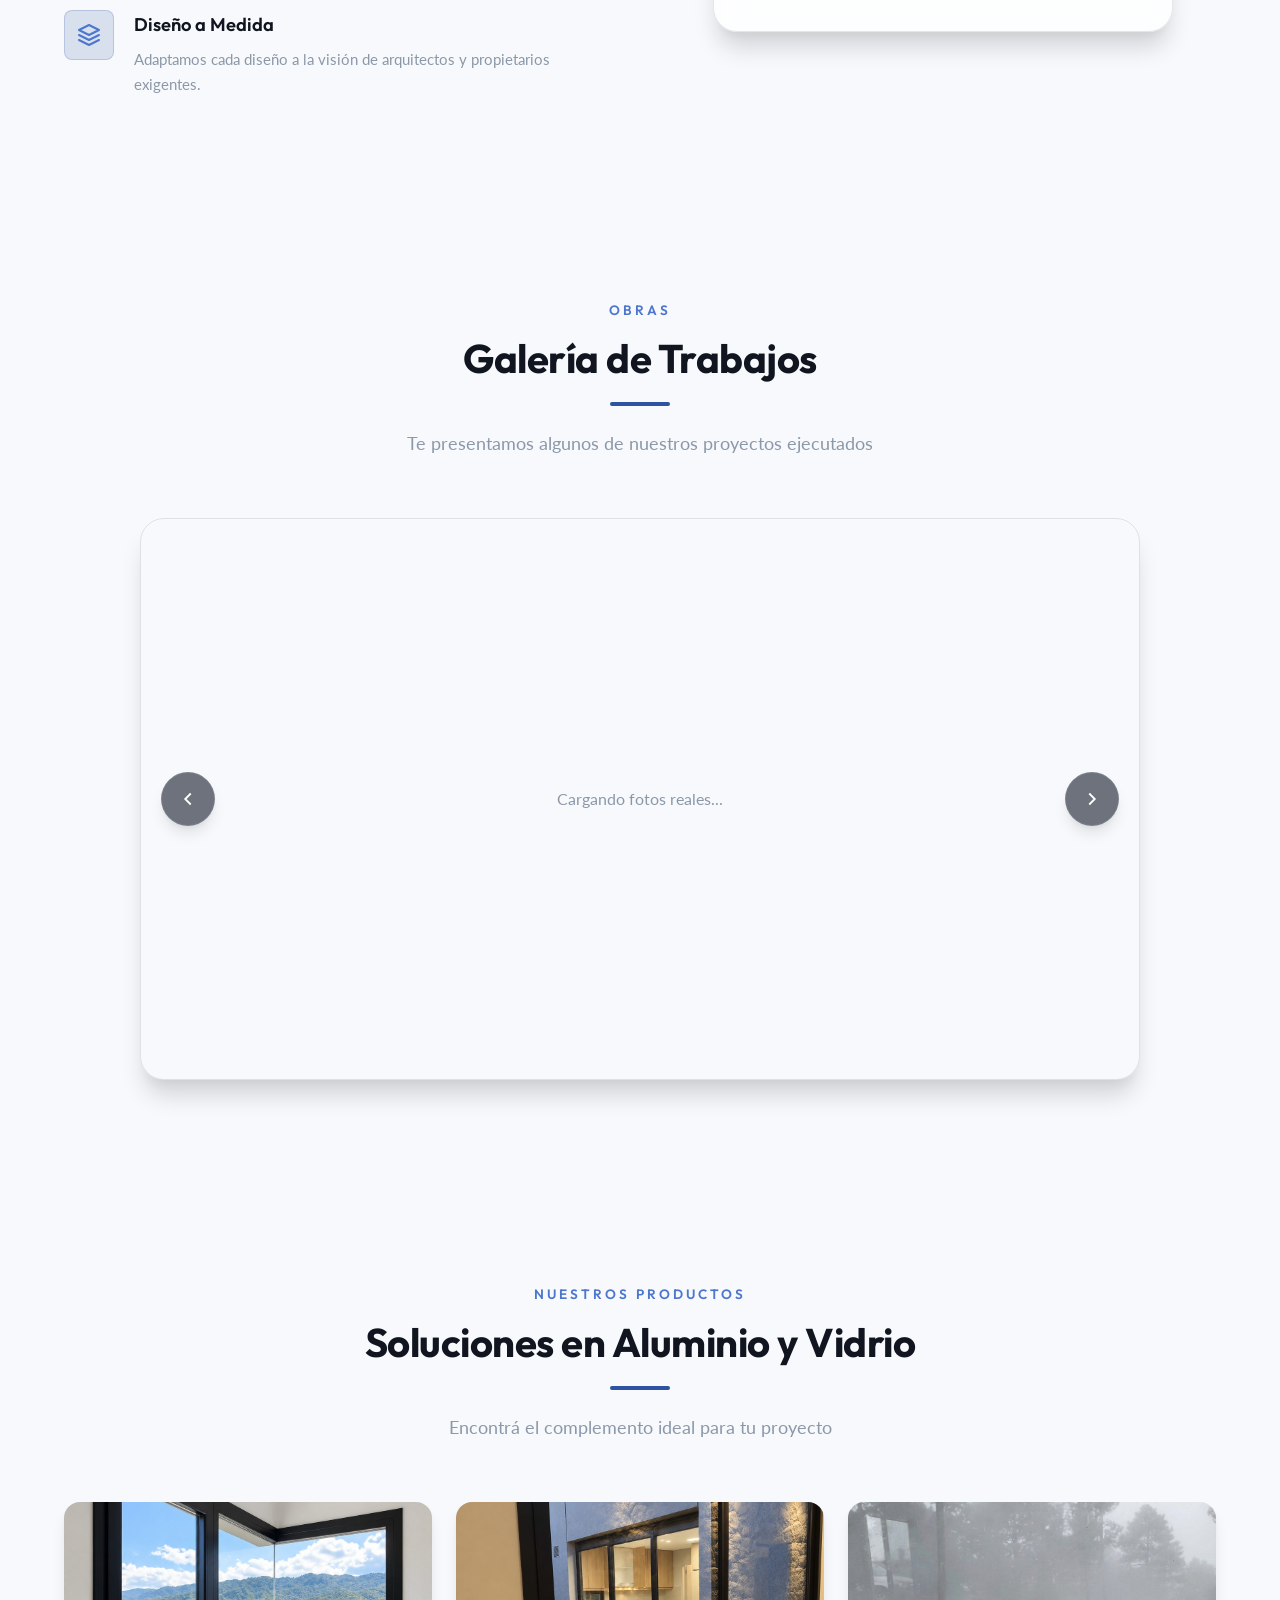
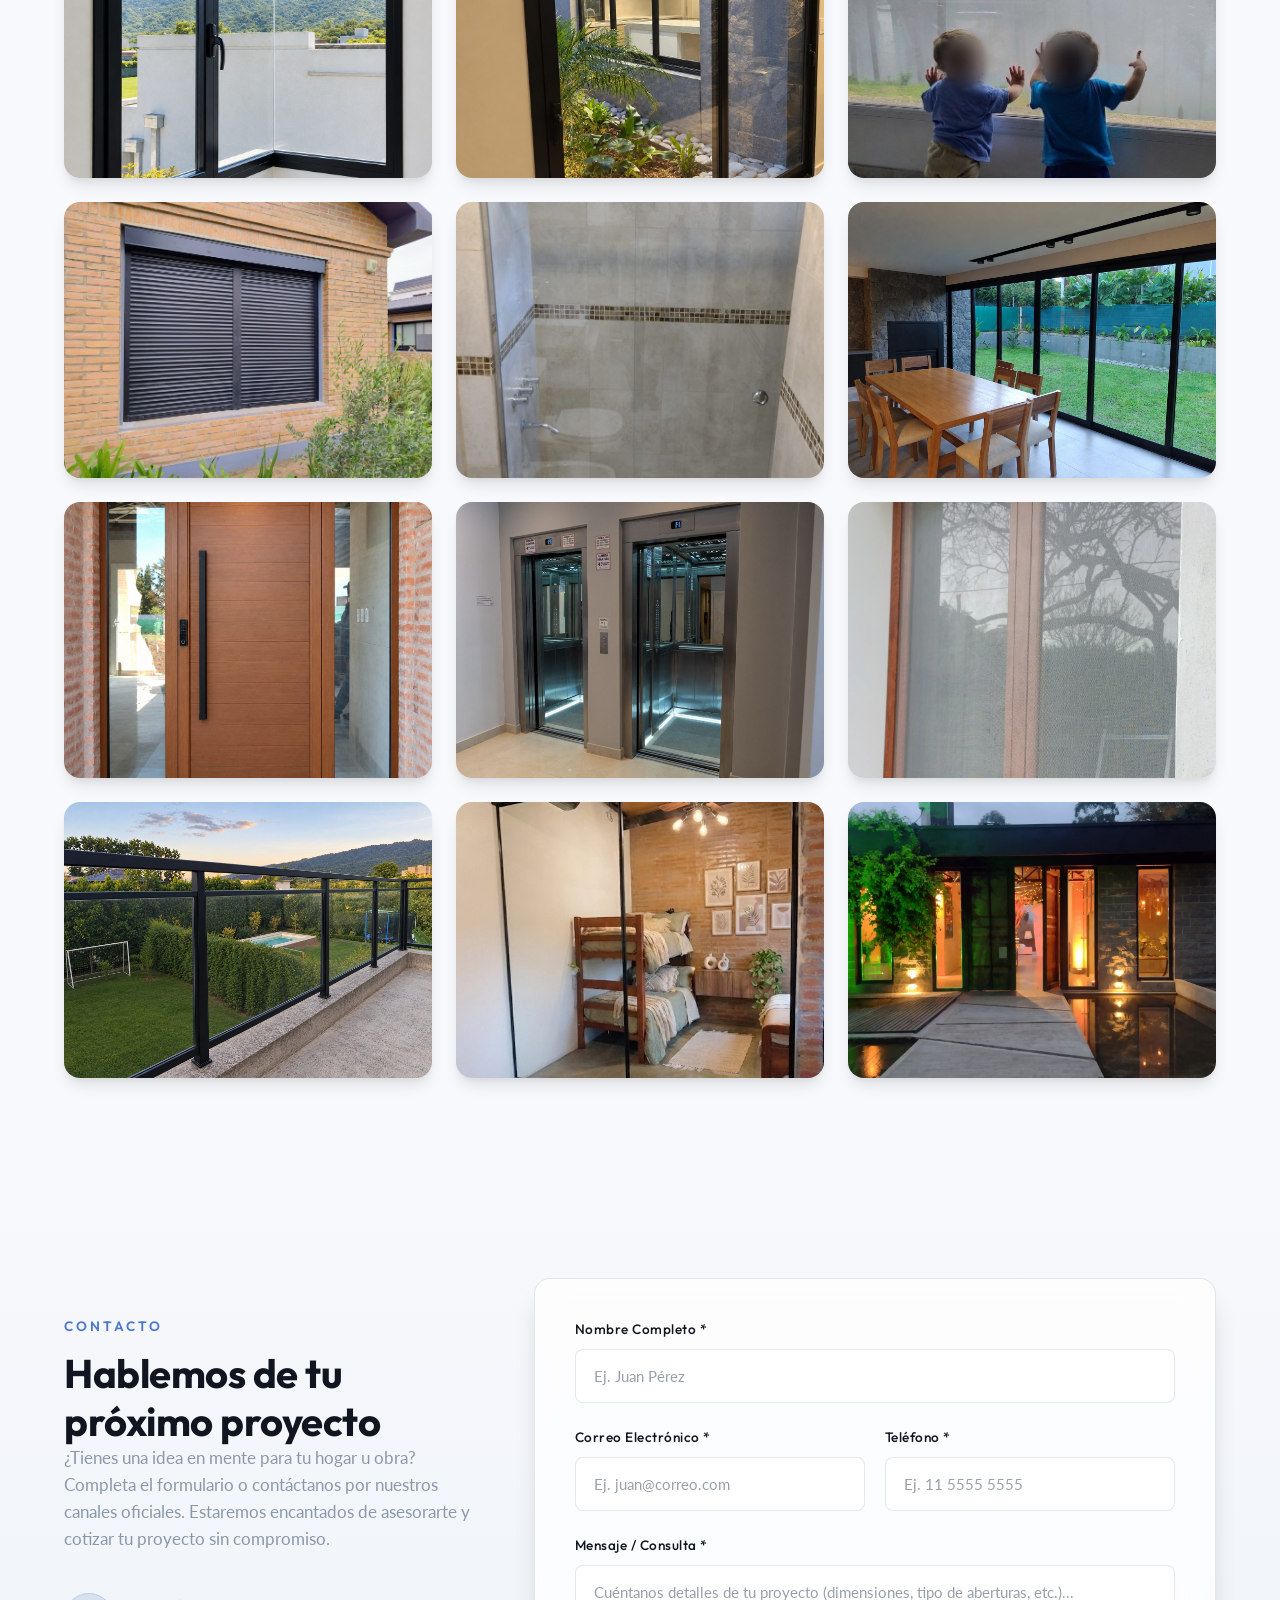
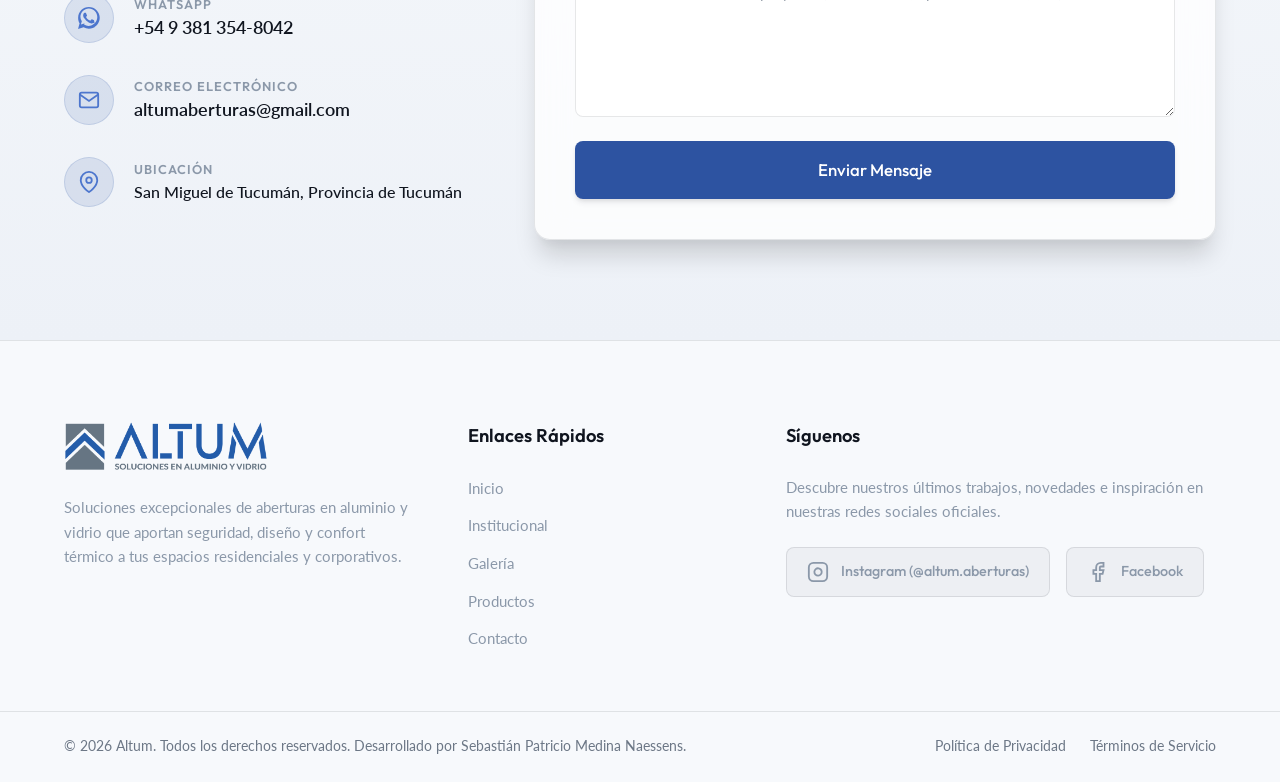
==== commit 4c9866d6: "Aplicar mejoras de Bruno: galeria de 19 obras con textos reales y seccion Productos - Galeria de Tra" ====
--- a/index.html
+++ b/index.html
@@ -14,19 +14,19 @@
     <meta name="viewport" content="width=device-width, initial-scale=1.0">
     <meta name="description" content="Altum: aberturas de aluminio y vidrio de alta gama en San Miguel de Tucumán. Soluciones innovadoras que combinan diseño, estilo, funcionalidad, aislamiento térmico y máxima durabilidad.">
     <title>Altum | Aberturas de Aluminio y Vidrio en Tucumán</title>
-    <link rel="canonical" href="https://altumaberturas.com.ar/">
+    <link rel="canonical" href="https://www.altumaberturas.com.ar/">
 
     <!-- Open Graph / redes sociales -->
     <meta property="og:type" content="website">
     <meta property="og:locale" content="es_AR">
-    <meta property="og:url" content="https://altumaberturas.com.ar/">
+    <meta property="og:url" content="https://www.altumaberturas.com.ar/">
     <meta property="og:title" content="Altum | Aberturas de Aluminio y Vidrio en Tucumán">
     <meta property="og:description" content="Aberturas de aluminio y vidrio de alta gama en San Miguel de Tucumán. Diseño, estilo, funcionalidad y máxima durabilidad.">
-    <meta property="og:image" content="https://altumaberturas.com.ar/og-image.jpg">
+    <meta property="og:image" content="https://www.altumaberturas.com.ar/og-image.jpg">
     <meta name="twitter:card" content="summary_large_image">
     <meta name="twitter:title" content="Altum | Aberturas de Aluminio y Vidrio en Tucumán">
     <meta name="twitter:description" content="Aberturas de aluminio y vidrio de alta gama en San Miguel de Tucumán. Diseño, estilo, funcionalidad y máxima durabilidad.">
-    <meta name="twitter:image" content="https://altumaberturas.com.ar/og-image.jpg">
+    <meta name="twitter:image" content="https://www.altumaberturas.com.ar/og-image.jpg">
 
     <!-- Datos estructurados (Schema.org): le dicen a Google explícitamente que
          somos un negocio local del rubro construcción/aberturas, con estos
@@ -37,9 +37,9 @@
       "@context": "https://schema.org",
       "@type": "HomeAndConstructionBusiness",
       "name": "Altum",
-      "image": "https://altumaberturas.com.ar/og-image.jpg",
+      "image": "https://www.altumaberturas.com.ar/og-image.jpg",
       "description": "Fabricación e instalación de aberturas de aluminio y vidrio de alta gama en San Miguel de Tucumán: ventanas, puertas, mamparas y cerramientos a medida.",
-      "url": "https://altumaberturas.com.ar/",
+      "url": "https://www.altumaberturas.com.ar/",
       "telephone": "+5493813548042",
       "email": "altumaberturas@gmail.com",
       "address": {
@@ -102,7 +102,7 @@
                     <li class="nav-item"><a href="#inicio" class="nav-link active-link">Inicio</a></li>
                     <li class="nav-item"><a href="#institucional" class="nav-link">Institucional</a></li>
                     <li class="nav-item"><a href="#galeria" class="nav-link">Galería</a></li>
-                    <li class="nav-item"><a href="#publicaciones" class="nav-link">Publicaciones</a></li>
+                    <li class="nav-item"><a href="#productos" class="nav-link">Productos</a></li>
                     <li class="nav-item"><a href="#contacto" class="nav-link">Contacto</a></li>
                 </ul>
             </nav>
@@ -243,7 +243,7 @@
                     <span class="section-subtitle">Obras</span>
                     <h2 class="section-title">Galería de Trabajos</h2>
                     <div class="section-title-line"></div>
-                    <p class="section-description">Explora una selección exclusiva de nuestros trabajos reales de instalación y perfilería en obra, mostrando la precisión y terminación de Altum.</p>
+                    <p class="section-description">Te presentamos algunos de nuestros proyectos ejecutados</p>
                 </div>
 
                 <div class="slider-wrapper">
@@ -272,227 +272,223 @@
             </div>
         </section>
 
-        <!-- Publications Section (Formerly Gallery) -->
-        <section class="section gallery-section" id="publicaciones">
+        <!-- Products Section -->
+        <section class="section gallery-section" id="productos">
             <div class="container">
                 <div class="section-header text-center">
-                    <span class="section-subtitle">Publicaciones</span>
-                    <h2 class="section-title">Trabajos Recientes</h2>
+                    <span class="section-subtitle">Nuestros Productos</span>
+                    <h2 class="section-title">Soluciones en Aluminio y Vidrio</h2>
                     <div class="section-title-line"></div>
-                    <p class="section-description">Nuestras últimas novedades y diseños compartidos en redes. Conoce el día a día de Altum y las últimas tendencias en carpintería de aluminio.</p>
-                </div>
-
-                <!-- NOTA para Bruno: estas 12 fotos vienen de piezas armadas para redes sociales y tienen texto/diseño
-                     propio "quemado" en la imagen, que no coincide con el título que le agrega esta sección al pasar
-                     el mouse. Las dejamos así para que decidas: ¿las usamos igual, o las cambiamos por fotos limpias
-                     de trabajos terminados? -->
+                    <p class="section-description">Encontrá el complemento ideal para tu proyecto</p>
+                </div>
+
                 <div class="gallery-grid" id="gallery-grid">
-                    <!-- Image Card 1 -->
-                    <div class="gallery-item" data-category="aberturas" data-index="0">
-                        <div class="gallery-img-wrapper">
-                            <img src="img/project-1.jpg" alt="Abertura de Aluminio Premium - Altum" loading="lazy">
-                            <div class="gallery-overlay">
-                                <div class="gallery-info">
-                                    <span class="gallery-tag">Aberturas</span>
-                                    <h3 class="gallery-item-title">Ventanal Corredizo de Alta Prestación</h3>
-                                </div>
-                                <div class="gallery-icon">
-                                    <svg viewBox="0 0 24 24" fill="none" stroke="currentColor" stroke-width="2">
-                                        <path d="M15 3h6v6M9 21H3v-6M21 3l-7 7M3 21l7-7" stroke-linecap="round" stroke-linejoin="round"/>
-                                    </svg>
-                                </div>
-                            </div>
-                        </div>
-                    </div>
-
-                    <!-- Image Card 2 -->
-                    <div class="gallery-item" data-category="aberturas" data-index="1">
-                        <div class="gallery-img-wrapper">
-                            <img src="img/project-2.jpg" alt="Puertas Ventanas de Aluminio - Altum" loading="lazy">
-                            <div class="gallery-overlay">
-                                <div class="gallery-info">
-                                    <span class="gallery-tag">Puertas</span>
-                                    <h3 class="gallery-item-title">Puerta Balcón de Vidrio Templado</h3>
-                                </div>
-                                <div class="gallery-icon">
-                                    <svg viewBox="0 0 24 24" fill="none" stroke="currentColor" stroke-width="2">
-                                        <path d="M15 3h6v6M9 21H3v-6M21 3l-7 7M3 21l7-7" stroke-linecap="round" stroke-linejoin="round"/>
-                                    </svg>
-                                </div>
-                            </div>
-                        </div>
-                    </div>
-
-                    <!-- Image Card 3 -->
-                    <div class="gallery-item" data-category="mamparas" data-index="2">
-                        <div class="gallery-img-wrapper">
-                            <img src="img/project-3.jpg" alt="Cerramiento de Aluminio Moderno - Altum" loading="lazy">
-                            <div class="gallery-overlay">
-                                <div class="gallery-info">
-                                    <span class="gallery-tag">Cerramientos</span>
-                                    <h3 class="gallery-item-title">Estructura Modular Integrada</h3>
-                                </div>
-                                <div class="gallery-icon">
-                                    <svg viewBox="0 0 24 24" fill="none" stroke="currentColor" stroke-width="2">
-                                        <path d="M15 3h6v6M9 21H3v-6M21 3l-7 7M3 21l7-7" stroke-linecap="round" stroke-linejoin="round"/>
-                                    </svg>
-                                </div>
-                            </div>
-                        </div>
-                    </div>
-
-                    <!-- Image Card 4 -->
-                    <div class="gallery-item" data-category="vidrio" data-index="3">
-                        <div class="gallery-img-wrapper">
-                            <img src="img/project-4.jpg" alt="Fachada de Vidrio y Aluminio - Altum" loading="lazy">
-                            <div class="gallery-overlay">
-                                <div class="gallery-info">
-                                    <span class="gallery-tag">Fachadas</span>
-                                    <h3 class="gallery-item-title">Frente Vidriado de Oficina</h3>
-                                </div>
-                                <div class="gallery-icon">
-                                    <svg viewBox="0 0 24 24" fill="none" stroke="currentColor" stroke-width="2">
-                                        <path d="M15 3h6v6M9 21H3v-6M21 3l-7 7M3 21l7-7" stroke-linecap="round" stroke-linejoin="round"/>
-                                    </svg>
-                                </div>
-                            </div>
-                        </div>
-                    </div>
-
-                    <!-- Image Card 5 -->
-                    <div class="gallery-item" data-category="mamparas" data-index="4">
-                        <div class="gallery-img-wrapper">
-                            <img src="img/project-5.jpg" alt="Mampara de Baño Moderna - Altum" loading="lazy">
-                            <div class="gallery-overlay">
-                                <div class="gallery-info">
-                                    <span class="gallery-tag">Mamparas</span>
-                                    <h3 class="gallery-item-title">Mampara de Baño Minimalista</h3>
-                                </div>
-                                <div class="gallery-icon">
-                                    <svg viewBox="0 0 24 24" fill="none" stroke="currentColor" stroke-width="2">
-                                        <path d="M15 3h6v6M9 21H3v-6M21 3l-7 7M3 21l7-7" stroke-linecap="round" stroke-linejoin="round"/>
-                                    </svg>
-                                </div>
-                            </div>
-                        </div>
-                    </div>
-
-                    <!-- Image Card 6 -->
-                    <div class="gallery-item" data-category="aberturas" data-index="5">
-                        <div class="gallery-img-wrapper">
-                            <img src="img/project-6.jpg" alt="Ventana Oscilobatiente de Aluminio - Altum" loading="lazy">
-                            <div class="gallery-overlay">
-                                <div class="gallery-info">
-                                    <span class="gallery-tag">Aberturas</span>
-                                    <h3 class="gallery-item-title">Ventana Oscilobatiente Hermética</h3>
-                                </div>
-                                <div class="gallery-icon">
-                                    <svg viewBox="0 0 24 24" fill="none" stroke="currentColor" stroke-width="2">
-                                        <path d="M15 3h6v6M9 21H3v-6M21 3l-7 7M3 21l7-7" stroke-linecap="round" stroke-linejoin="round"/>
-                                    </svg>
-                                </div>
-                            </div>
-                        </div>
-                    </div>
-
-                    <!-- Image Card 7 -->
-                    <div class="gallery-item" data-category="vidrio" data-index="6">
-                        <div class="gallery-img-wrapper">
-                            <img src="img/project-7.jpg" alt="Baranda de Vidrio y Aluminio - Altum" loading="lazy">
-                            <div class="gallery-overlay">
-                                <div class="gallery-info">
-                                    <span class="gallery-tag">Cerramientos</span>
-                                    <h3 class="gallery-item-title">Baranda en Cristal Templado</h3>
-                                </div>
-                                <div class="gallery-icon">
-                                    <svg viewBox="0 0 24 24" fill="none" stroke="currentColor" stroke-width="2">
-                                        <path d="M15 3h6v6M9 21H3v-6M21 3l-7 7M3 21l7-7" stroke-linecap="round" stroke-linejoin="round"/>
-                                    </svg>
-                                </div>
-                            </div>
-                        </div>
-                    </div>
-
-                    <!-- Image Card 8 -->
-                    <div class="gallery-item" data-category="aberturas" data-index="7">
-                        <div class="gallery-img-wrapper">
-                            <img src="img/project-8.jpg" alt="Cerramiento de Galería Aluminio - Altum" loading="lazy">
-                            <div class="gallery-overlay">
-                                <div class="gallery-info">
-                                    <span class="gallery-tag">Cerramientos</span>
-                                    <h3 class="gallery-item-title">Cerramiento de Galería y Quincho</h3>
-                                </div>
-                                <div class="gallery-icon">
-                                    <svg viewBox="0 0 24 24" fill="none" stroke="currentColor" stroke-width="2">
-                                        <path d="M15 3h6v6M9 21H3v-6M21 3l-7 7M3 21l7-7" stroke-linecap="round" stroke-linejoin="round"/>
-                                    </svg>
-                                </div>
-                            </div>
-                        </div>
-                    </div>
-
-                    <!-- Image Card 9 -->
-                    <div class="gallery-item" data-category="aberturas" data-index="8">
-                        <div class="gallery-img-wrapper">
-                            <img src="img/project-9.jpg" alt="Puertas Ventanas de Aluminio Premium - Altum" loading="lazy">
-                            <div class="gallery-overlay">
-                                <div class="gallery-info">
-                                    <span class="gallery-tag">Aberturas</span>
-                                    <h3 class="gallery-item-title">Puerta Corrediza con Doble Vidriado (DVH)</h3>
-                                </div>
-                                <div class="gallery-icon">
-                                    <svg viewBox="0 0 24 24" fill="none" stroke="currentColor" stroke-width="2">
-                                        <path d="M15 3h6v6M9 21H3v-6M21 3l-7 7M3 21l7-7" stroke-linecap="round" stroke-linejoin="round"/>
-                                    </svg>
-                                </div>
-                            </div>
-                        </div>
-                    </div>
-
-                    <!-- Image Card 10 -->
-                    <div class="gallery-item" data-category="vidrio" data-index="9">
-                        <div class="gallery-img-wrapper">
-                            <img src="img/project-10.jpg" alt="Doble Vidriado Aberturas - Altum" loading="lazy">
-                            <div class="gallery-overlay">
-                                <div class="gallery-info">
-                                    <span class="gallery-tag">Detalles</span>
-                                    <h3 class="gallery-item-title">Perfilería de Aluminio Anodizado</h3>
-                                </div>
-                                <div class="gallery-icon">
-                                    <svg viewBox="0 0 24 24" fill="none" stroke="currentColor" stroke-width="2">
-                                        <path d="M15 3h6v6M9 21H3v-6M21 3l-7 7M3 21l7-7" stroke-linecap="round" stroke-linejoin="round"/>
-                                    </svg>
-                                </div>
-                            </div>
-                        </div>
-                    </div>
-
-                    <!-- Image Card 11 -->
-                    <div class="gallery-item" data-category="mamparas" data-index="10">
-                        <div class="gallery-img-wrapper">
-                            <img src="img/project-11.jpg" alt="Mamparas Vidrio Templado - Altum" loading="lazy">
-                            <div class="gallery-overlay">
-                                <div class="gallery-info">
-                                    <span class="gallery-tag">Mamparas</span>
-                                    <h3 class="gallery-item-title">Mampara Corrediza Angular</h3>
-                                </div>
-                                <div class="gallery-icon">
-                                    <svg viewBox="0 0 24 24" fill="none" stroke="currentColor" stroke-width="2">
-                                        <path d="M15 3h6v6M9 21H3v-6M21 3l-7 7M3 21l7-7" stroke-linecap="round" stroke-linejoin="round"/>
-                                    </svg>
-                                </div>
-                            </div>
-                        </div>
-                    </div>
-
-                    <!-- Image Card 12 -->
-                    <div class="gallery-item" data-category="vidrio" data-index="11">
-                        <div class="gallery-img-wrapper">
-                            <img src="img/project-12.jpg" alt="Estructura Acristalada - Altum" loading="lazy">
-                            <div class="gallery-overlay">
-                                <div class="gallery-info">
-                                    <span class="gallery-tag">Proyectos</span>
-                                    <h3 class="gallery-item-title">Cerramiento Térmico Panorámico</h3>
+                    <!-- Product Card 1 -->
+                    <div class="gallery-item" data-index="0">
+                        <div class="gallery-img-wrapper">
+                            <img src="img/project-1.jpg" alt="Líneas Actual, Modena, A30, A40, Mass R60 - Altum" loading="lazy">
+                            <div class="gallery-overlay">
+                                <div class="gallery-info">
+                                    <span class="gallery-tag">Aberturas de aluminio de media y alta prestación</span>
+                                    <h3 class="gallery-item-title">Líneas Actual, Modena, A30, A40, Mass R60</h3>
+                                </div>
+                                <div class="gallery-icon">
+                                    <svg viewBox="0 0 24 24" fill="none" stroke="currentColor" stroke-width="2">
+                                        <path d="M15 3h6v6M9 21H3v-6M21 3l-7 7M3 21l7-7" stroke-linecap="round" stroke-linejoin="round"/>
+                                    </svg>
+                                </div>
+                            </div>
+                        </div>
+                    </div>
+
+                    <!-- Product Card 2 -->
+                    <div class="gallery-item" data-index="1">
+                        <div class="gallery-img-wrapper">
+                            <img src="img/project-2.jpg" alt="Doble Vidrio Hermético (DVH) - Altum" loading="lazy">
+                            <div class="gallery-overlay">
+                                <div class="gallery-info">
+                                    <span class="gallery-tag">Aislación térmica y acústica</span>
+                                    <h3 class="gallery-item-title">Doble Vidrio Hermético (DVH)</h3>
+                                </div>
+                                <div class="gallery-icon">
+                                    <svg viewBox="0 0 24 24" fill="none" stroke="currentColor" stroke-width="2">
+                                        <path d="M15 3h6v6M9 21H3v-6M21 3l-7 7M3 21l7-7" stroke-linecap="round" stroke-linejoin="round"/>
+                                    </svg>
+                                </div>
+                            </div>
+                        </div>
+                    </div>
+
+                    <!-- Product Card 3 -->
+                    <div class="gallery-item" data-index="2">
+                        <div class="gallery-img-wrapper">
+                            <img src="img/project-3.jpg" alt="Vidrios templados y laminados - Altum" loading="lazy">
+                            <div class="gallery-overlay">
+                                <div class="gallery-info">
+                                    <span class="gallery-tag">Acristalamientos de seguridad</span>
+                                    <h3 class="gallery-item-title">Vidrios templados y laminados</h3>
+                                </div>
+                                <div class="gallery-icon">
+                                    <svg viewBox="0 0 24 24" fill="none" stroke="currentColor" stroke-width="2">
+                                        <path d="M15 3h6v6M9 21H3v-6M21 3l-7 7M3 21l7-7" stroke-linecap="round" stroke-linejoin="round"/>
+                                    </svg>
+                                </div>
+                            </div>
+                        </div>
+                    </div>
+
+                    <!-- Product Card 4 -->
+                    <div class="gallery-item" data-index="3">
+                        <div class="gallery-img-wrapper">
+                            <img src="img/project-4.jpg" alt="Cortinas enrollables manuales y motorizadas - Altum" loading="lazy">
+                            <div class="gallery-overlay">
+                                <div class="gallery-info">
+                                    <span class="gallery-tag">Control solar y privacidad</span>
+                                    <h3 class="gallery-item-title">Cortinas enrollables manuales y motorizadas</h3>
+                                </div>
+                                <div class="gallery-icon">
+                                    <svg viewBox="0 0 24 24" fill="none" stroke="currentColor" stroke-width="2">
+                                        <path d="M15 3h6v6M9 21H3v-6M21 3l-7 7M3 21l7-7" stroke-linecap="round" stroke-linejoin="round"/>
+                                    </svg>
+                                </div>
+                            </div>
+                        </div>
+                    </div>
+
+                    <!-- Product Card 5 -->
+                    <div class="gallery-item" data-index="4">
+                        <div class="gallery-img-wrapper">
+                            <img src="img/project-5.jpg" alt="Mamparas de baño - Altum" loading="lazy">
+                            <div class="gallery-overlay">
+                                <div class="gallery-info">
+                                    <span class="gallery-tag">Amplitud visual, luminosidad y durabilidad</span>
+                                    <h3 class="gallery-item-title">Mamparas de baño</h3>
+                                </div>
+                                <div class="gallery-icon">
+                                    <svg viewBox="0 0 24 24" fill="none" stroke="currentColor" stroke-width="2">
+                                        <path d="M15 3h6v6M9 21H3v-6M21 3l-7 7M3 21l7-7" stroke-linecap="round" stroke-linejoin="round"/>
+                                    </svg>
+                                </div>
+                            </div>
+                        </div>
+                    </div>
+
+                    <!-- Product Card 6 -->
+                    <div class="gallery-item" data-index="5">
+                        <div class="gallery-img-wrapper">
+                            <img src="img/project-6.jpg" alt="Cortinas de cristal apilables y sistemas corredizos - Altum" loading="lazy">
+                            <div class="gallery-overlay">
+                                <div class="gallery-info">
+                                    <span class="gallery-tag">Cerramientos para galerías, quinchos y balcones</span>
+                                    <h3 class="gallery-item-title">Cortinas de cristal apilables y sistemas corredizos</h3>
+                                </div>
+                                <div class="gallery-icon">
+                                    <svg viewBox="0 0 24 24" fill="none" stroke="currentColor" stroke-width="2">
+                                        <path d="M15 3h6v6M9 21H3v-6M21 3l-7 7M3 21l7-7" stroke-linecap="round" stroke-linejoin="round"/>
+                                    </svg>
+                                </div>
+                            </div>
+                        </div>
+                    </div>
+
+                    <!-- Product Card 7 -->
+                    <div class="gallery-item" data-index="6">
+                        <div class="gallery-img-wrapper">
+                            <img src="img/project-7.jpg" alt="Perfiles simil madera - Altum" loading="lazy">
+                            <div class="gallery-overlay">
+                                <div class="gallery-info">
+                                    <span class="gallery-tag">Calidez, resistencia y durabilidad</span>
+                                    <h3 class="gallery-item-title">Perfiles simil madera</h3>
+                                </div>
+                                <div class="gallery-icon">
+                                    <svg viewBox="0 0 24 24" fill="none" stroke="currentColor" stroke-width="2">
+                                        <path d="M15 3h6v6M9 21H3v-6M21 3l-7 7M3 21l7-7" stroke-linecap="round" stroke-linejoin="round"/>
+                                    </svg>
+                                </div>
+                            </div>
+                        </div>
+                    </div>
+
+                    <!-- Product Card 8 -->
+                    <div class="gallery-item" data-index="7">
+                        <div class="gallery-img-wrapper">
+                            <img src="img/project-8.jpg" alt="Espejos Optimirror Plus - Altum" loading="lazy">
+                            <div class="gallery-overlay">
+                                <div class="gallery-info">
+                                    <span class="gallery-tag">Amplitud visual y luminosidad</span>
+                                    <h3 class="gallery-item-title">Espejos Optimirror Plus</h3>
+                                </div>
+                                <div class="gallery-icon">
+                                    <svg viewBox="0 0 24 24" fill="none" stroke="currentColor" stroke-width="2">
+                                        <path d="M15 3h6v6M9 21H3v-6M21 3l-7 7M3 21l7-7" stroke-linecap="round" stroke-linejoin="round"/>
+                                    </svg>
+                                </div>
+                            </div>
+                        </div>
+                    </div>
+
+                    <!-- Product Card 9 -->
+                    <div class="gallery-item" data-index="8">
+                        <div class="gallery-img-wrapper">
+                            <img src="img/project-9.jpg" alt="Mosquiteros corredizos, fijos, rebatibles y enrollables - Altum" loading="lazy">
+                            <div class="gallery-overlay">
+                                <div class="gallery-info">
+                                    <span class="gallery-tag">Control de insectos sin perder ventilación</span>
+                                    <h3 class="gallery-item-title">Mosquiteros corredizos, fijos, rebatibles y enrollables</h3>
+                                </div>
+                                <div class="gallery-icon">
+                                    <svg viewBox="0 0 24 24" fill="none" stroke="currentColor" stroke-width="2">
+                                        <path d="M15 3h6v6M9 21H3v-6M21 3l-7 7M3 21l7-7" stroke-linecap="round" stroke-linejoin="round"/>
+                                    </svg>
+                                </div>
+                            </div>
+                        </div>
+                    </div>
+
+                    <!-- Product Card 10 -->
+                    <div class="gallery-item" data-index="9">
+                        <div class="gallery-img-wrapper">
+                            <img src="img/project-10.jpg" alt="Barandas vidriadas para balcones, terrazas y escaleras - Altum" loading="lazy">
+                            <div class="gallery-overlay">
+                                <div class="gallery-info">
+                                    <span class="gallery-tag">Seguridad con vistas despejadas</span>
+                                    <h3 class="gallery-item-title">Barandas vidriadas para balcones, terrazas y escaleras</h3>
+                                </div>
+                                <div class="gallery-icon">
+                                    <svg viewBox="0 0 24 24" fill="none" stroke="currentColor" stroke-width="2">
+                                        <path d="M15 3h6v6M9 21H3v-6M21 3l-7 7M3 21l7-7" stroke-linecap="round" stroke-linejoin="round"/>
+                                    </svg>
+                                </div>
+                            </div>
+                        </div>
+                    </div>
+
+                    <!-- Product Card 11 -->
+                    <div class="gallery-item" data-index="10">
+                        <div class="gallery-img-wrapper">
+                            <img src="img/project-11.jpg" alt="Frentes de placard - Altum" loading="lazy">
+                            <div class="gallery-overlay">
+                                <div class="gallery-info">
+                                    <span class="gallery-tag">Optimización de espacios, orden y estética</span>
+                                    <h3 class="gallery-item-title">Frentes de placard</h3>
+                                </div>
+                                <div class="gallery-icon">
+                                    <svg viewBox="0 0 24 24" fill="none" stroke="currentColor" stroke-width="2">
+                                        <path d="M15 3h6v6M9 21H3v-6M21 3l-7 7M3 21l7-7" stroke-linecap="round" stroke-linejoin="round"/>
+                                    </svg>
+                                </div>
+                            </div>
+                        </div>
+                    </div>
+
+                    <!-- Product Card 12 -->
+                    <div class="gallery-item" data-index="11">
+                        <div class="gallery-img-wrapper">
+                            <img src="img/project-12.jpg" alt="Frentes vidriados y revestimientos de ACM para locales comerciales - Altum" loading="lazy">
+                            <div class="gallery-overlay">
+                                <div class="gallery-info">
+                                    <span class="gallery-tag">Visibilidad y diseño</span>
+                                    <h3 class="gallery-item-title">Frentes vidriados y revestimientos de ACM para locales comerciales</h3>
                                 </div>
                                 <div class="gallery-icon">
                                     <svg viewBox="0 0 24 24" fill="none" stroke="currentColor" stroke-width="2">
@@ -619,7 +615,7 @@
                     <li><a href="#inicio">Inicio</a></li>
                     <li><a href="#institucional">Institucional</a></li>
                     <li><a href="#galeria">Galería</a></li>
-                    <li><a href="#publicaciones">Publicaciones</a></li>
+                    <li><a href="#productos">Productos</a></li>
                     <li><a href="#contacto">Contacto</a></li>
                 </ul>
             </div>
--- a/css/styles.css
+++ b/css/styles.css
@@ -936,7 +936,7 @@
     left: 0;
     width: 100%;
     height: 100%;
-    background: linear-gradient(to top, rgba(10, 14, 26, 0.95) 0%, rgba(10, 14, 26, 0.3) 60%, transparent 100%);
+    background: linear-gradient(to top, rgba(10, 14, 26, 0.95) 0%, rgba(10, 14, 26, 0.7) 50%, rgba(10, 14, 26, 0.2) 80%, transparent 100%);
     opacity: 0;
     transition: var(--transition-smooth);
     display: flex;
@@ -953,11 +953,10 @@
 
 .gallery-tag {
     font-family: var(--font-heading);
-    font-size: 0.75rem;
-    font-weight: 600;
-    text-transform: uppercase;
-    letter-spacing: 2px;
-    color: var(--color-primary-light);
+    font-size: 0.8rem;
+    font-weight: 500;
+    line-height: 1.35;
+    color: rgba(255, 255, 255, 0.85);
     display: inline-block;
     margin-bottom: 6px;
 }
@@ -1007,6 +1006,19 @@
 .gallery-item:hover .gallery-icon {
     background-color: var(--color-primary);
     border-color: var(--color-primary);
+}
+
+/* Pantallas táctiles (celulares, tablets): no existe "pasar el mouse",
+   así que el texto de cada producto queda siempre visible */
+@media (hover: none) {
+    .gallery-overlay {
+        opacity: 1;
+    }
+
+    .gallery-info,
+    .gallery-icon {
+        transform: none;
+    }
 }
 
 /* ==========================================
